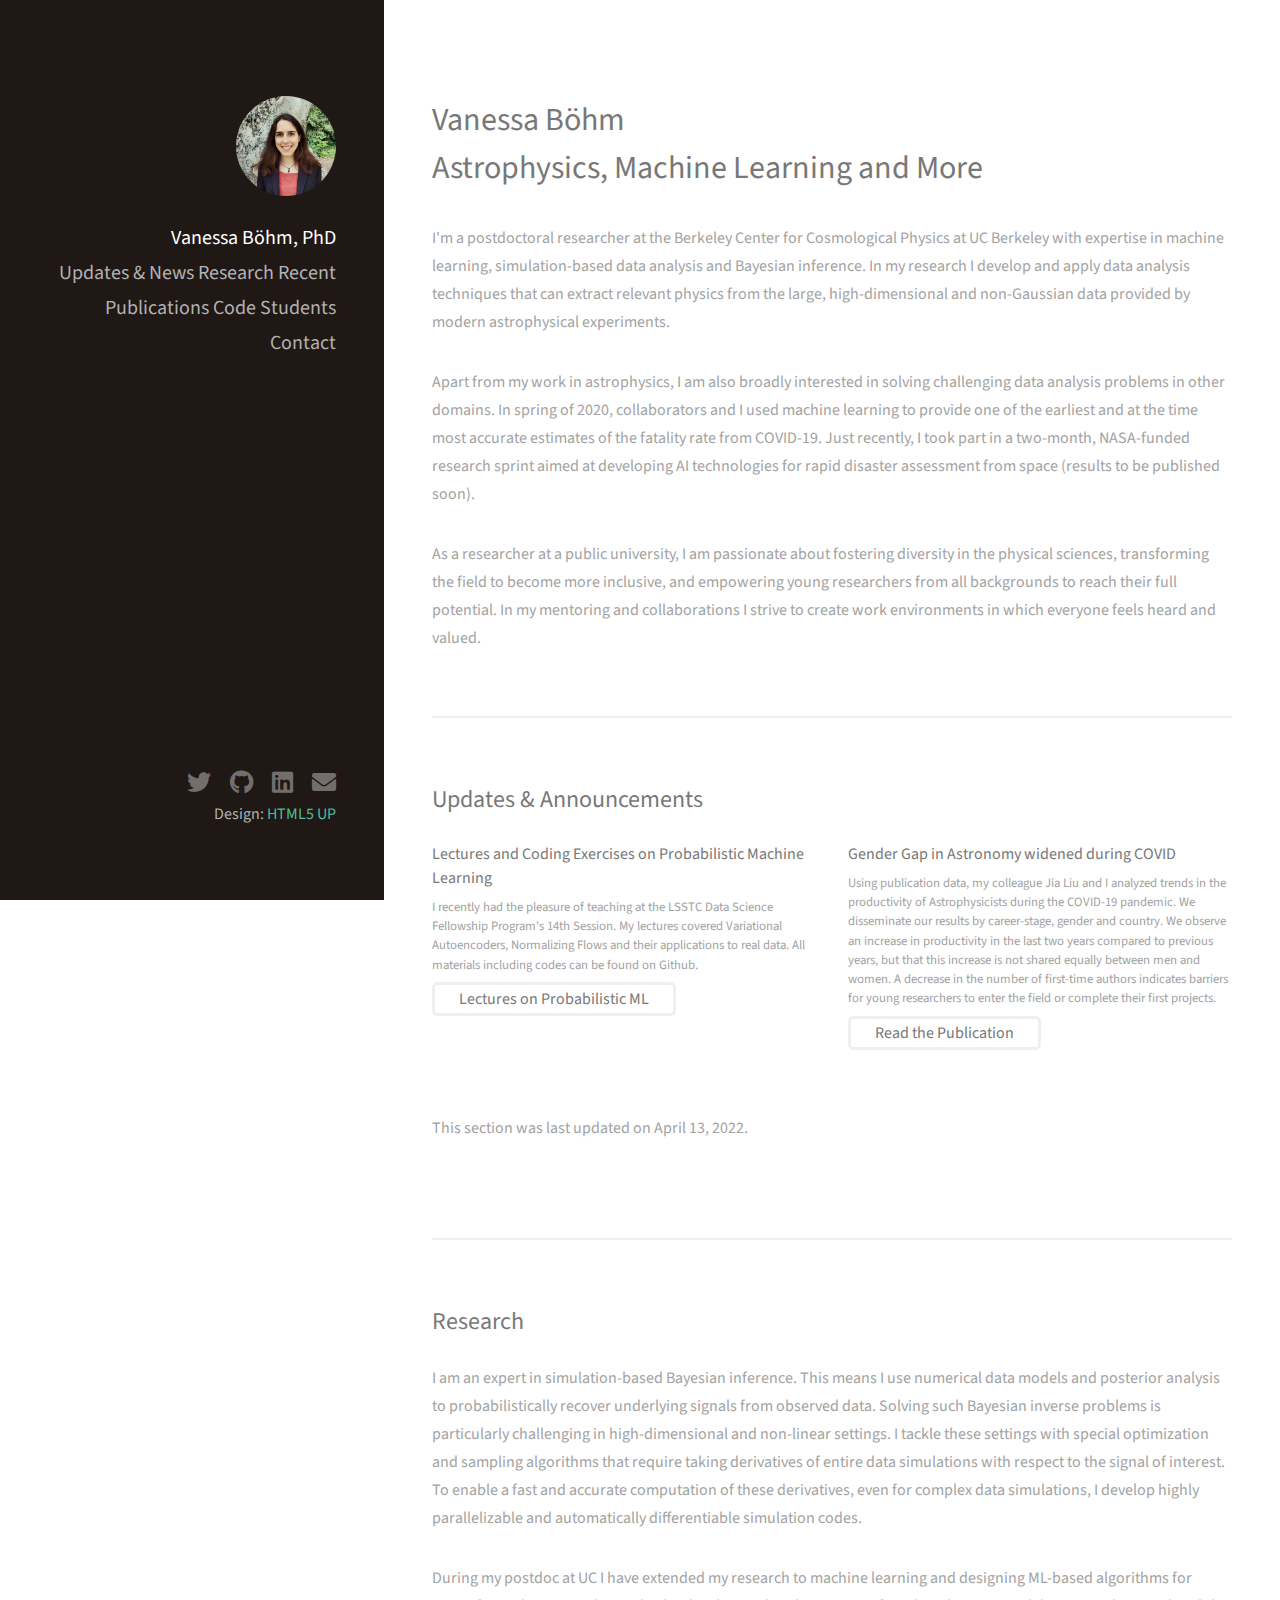
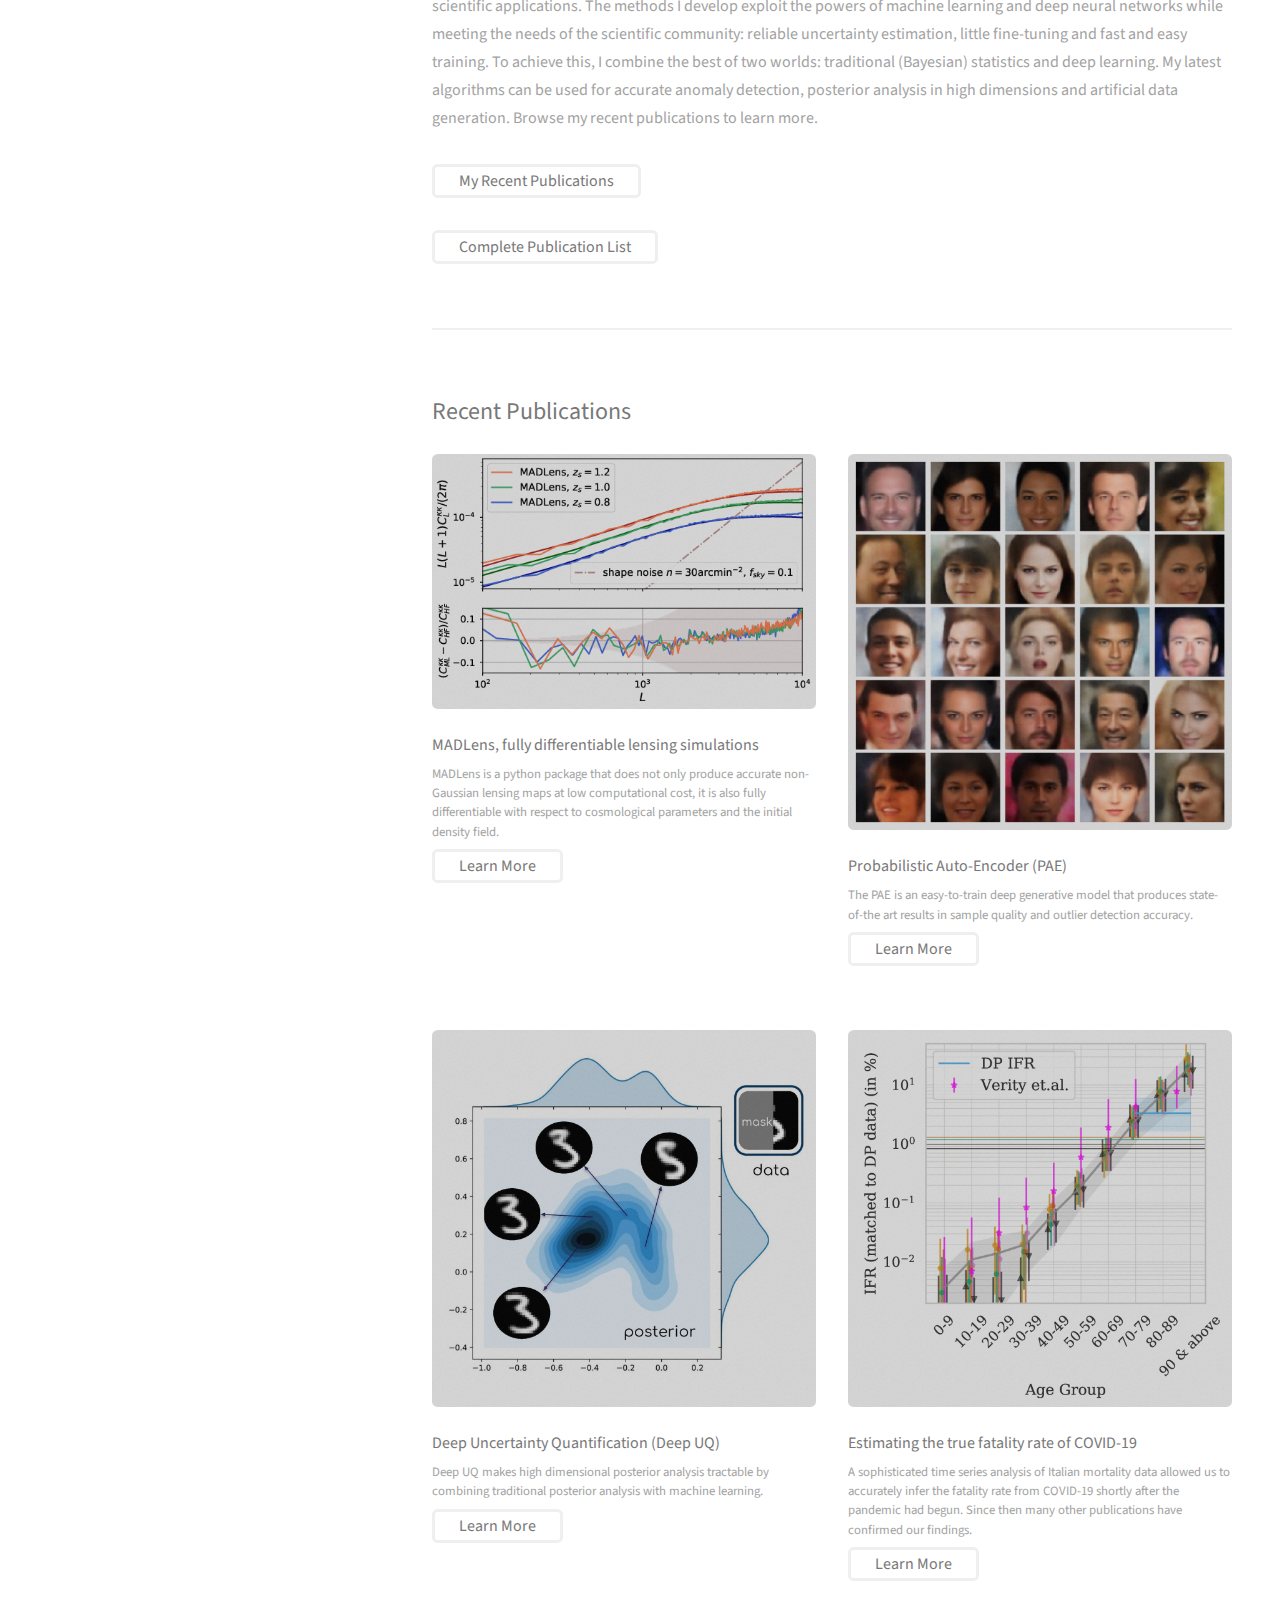
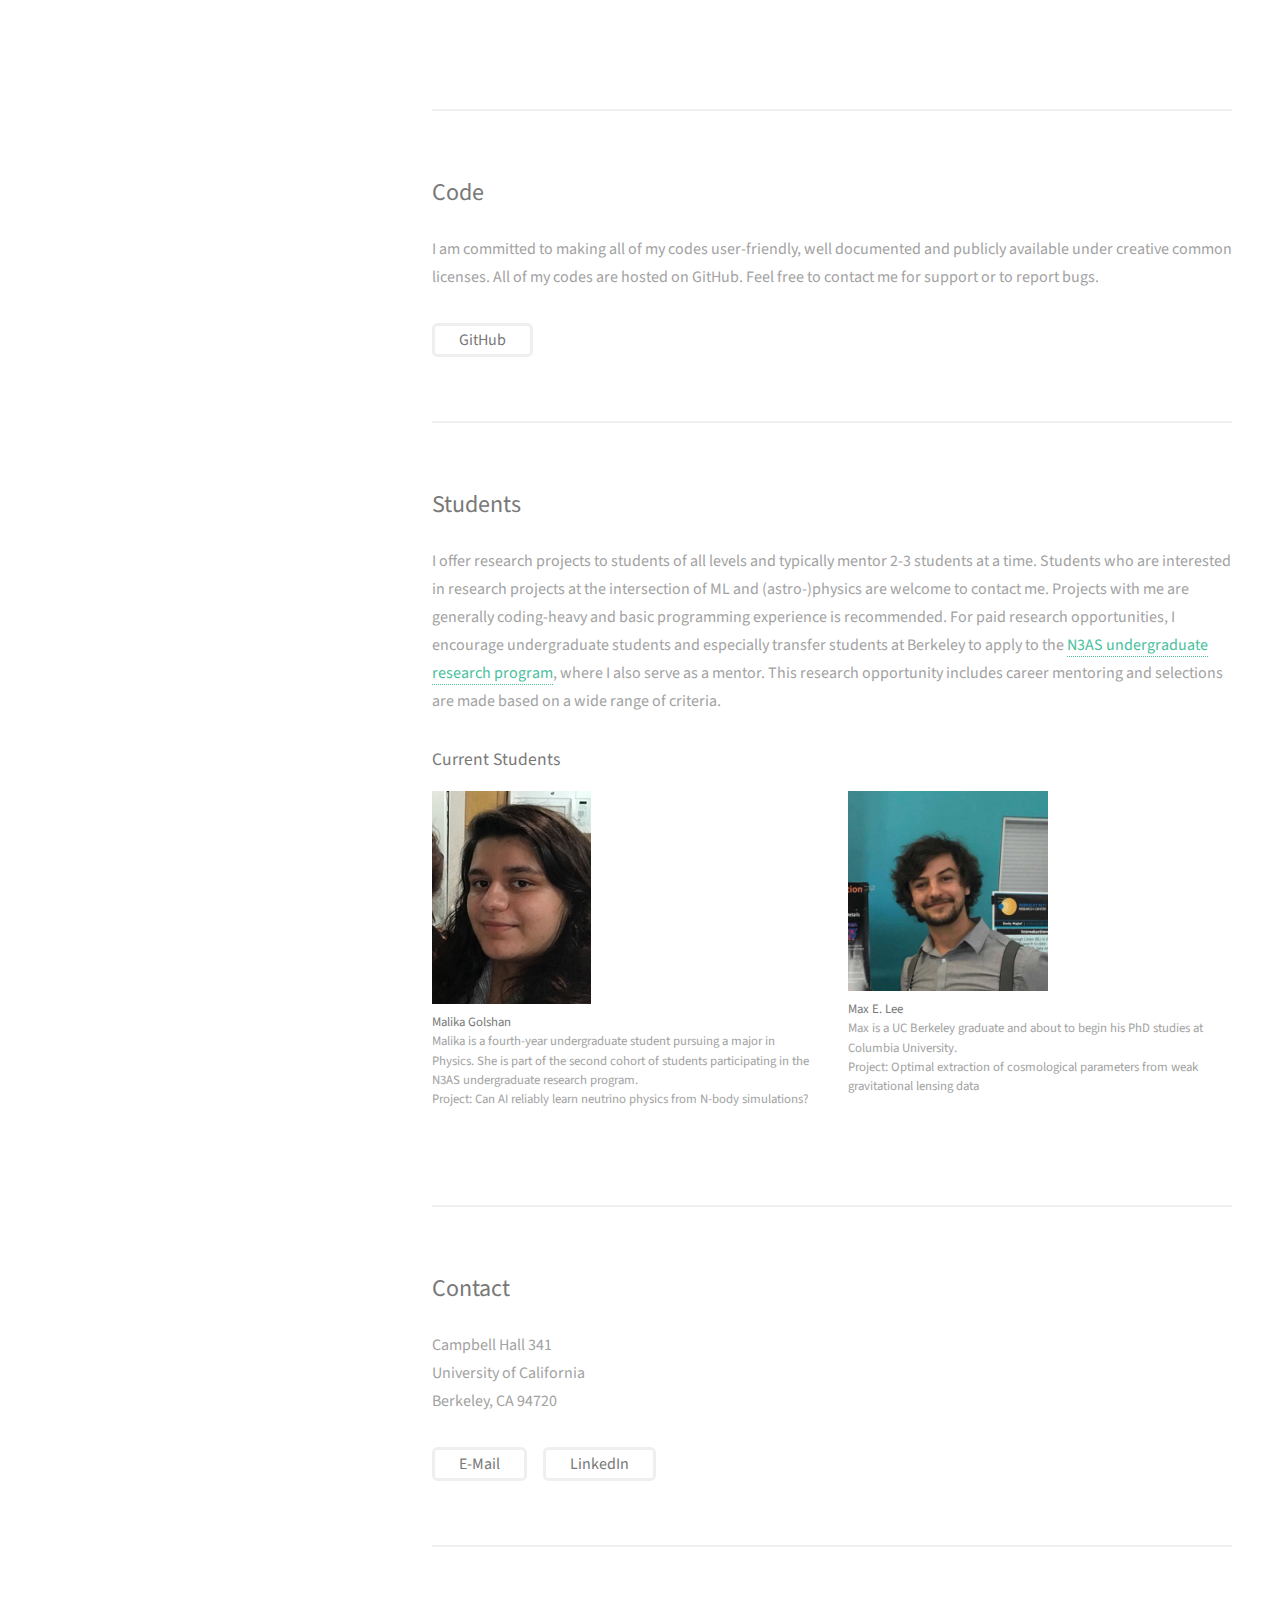
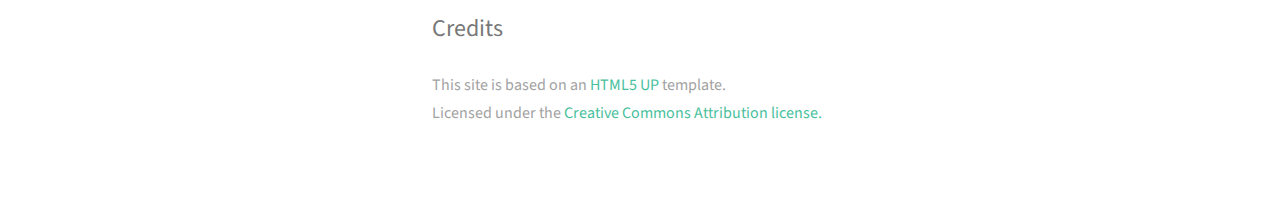
==== index.html @ 67cf327b "updated content" ====
<!DOCTYPE HTML>
<!--
	Strata by HTML5 UP
	html5up.net | @ajlkn
	Free for personal and commercial use under the CCA 3.0 license (html5up.net/license)
-->
<html>
	<head>
		<title>Vanessa Böhm, Astrophysics & Machine Learning</title>
		<meta charset="utf-8" />
		<meta name="viewport" content="width=device-width, initial-scale=1, user-scalable=no" />
		<link rel="stylesheet" href="assets/css/main.css" />
	</head>
	<body class="is-preload">

		<!-- Header -->
			<header id="header">
				<div class="inner">
					<a href="#" class="image avatar"><img src="images/Headshot.jpg" alt="" /></a>
					<h1><strong>Vanessa Böhm, PhD</strong><h1>
                    <p>
                    <a href="#two" class='icon'>Updates & News </a><br>
                    <a href="#three" class='icon'>Research</a><br>
                    <a href="#four" class='icon' >Recent Publications</a>  <br>
                    <a href="#five" class='icon' >Code</a>  <br>
                    <a href="#six"  class='icon'>Students</a> <br>
                    <a href="#seven" class='icon' >Contact</a>
                    </p>
				</div>
			</header>

		<!-- Main -->
			<div id="main">

				<!-- One -->
					<section id="one">
						<header class="major">
							<h2>Vanessa Böhm<br />
							Astrophysics, Machine Learning and More</h2>
						</header>
						<p> I'm a postdoctoral researcher at the Berkeley Center for Cosmological Physics at UC Berkeley with expertise in machine learning, simulation-based data analysis and Bayesian inference. In my research I develop and apply data analysis techniques that can extract relevant physics from the large, high-dimensional and non-Gaussian data provided by modern astrophysical experiments.
				</p>														
<p> Apart from my work in astrophysics, I am also broadly interested in solving challenging data analysis problems in other domains. In spring of 2020, collaborators and I used machine learning to provide one of the earliest and at the time most accurate estimates of the fatality rate from COVID-19. Just recently, I took part in a two-month, NASA-funded research sprint aimed at developing AI technologies for rapid disaster assessment from space (results to be published soon).
	</p>
<p>
As a researcher at a public university, I am passionate about fostering diversity in the physical sciences, transforming the field to become more inclusive, and empowering young researchers from all backgrounds to reach their full potential. In my mentoring and collaborations I strive to create work environments in which everyone feels heard and valued. 
</p>

						
					</section>
					
					<section id="two">
						<h2>Updates & Announcements</h2>
						<div class="row">
                            <article class="col-6 col-12-xsmall work-item">
								<h3>Lectures and Coding Exercises on Probabilistic Machine Learning </h3>
								<p style="margin-bottom:0.2cm;"> I recently had the pleasure of teaching at the LSSTC Data Science Fellowship Program's 14th Session. My lectures covered Variational Autoencoders, Normalizing Flows and their applications to real data. All materials including codes can be found on Github. </p>
                                <ul class="actions">
                                <li><a href="https://github.com/VMBoehm/ML_Lectures" class="button" target="_blank">Lectures on Probabilistic ML</a></li>
                                </ul>
							</article>
							<article class="col-6 col-12-xsmall work-item">
								<h3>Gender Gap in Astronomy widened during COVID</h3>
								<p style="margin-bottom:0.2cm;">
								Using publication data, my colleague Jia Liu and I analyzed trends in the productivity of Astrophysicists during the COVID-19 pandemic. We disseminate our results by career-stage, gender and country. We observe an increase in productivity in the last two years compared to previous years, but that this increase is not shared equally between men and women. A decrease in the number of first-time authors indicates barriers for young researchers to enter the field or complete their first projects. 
								</p>
								<ul class="actions">
                                <li><a href="https://arxiv.org/abs/2203.15621" class="button" target="_blank">Read the Publication</a></li>
                                </ul>
							</article>
                                
                                <p>This section was last updated on April 13, 2022.</p>
							</article>
						</div>
					</section>
					
					<section id="three">
						<h2>Research</h2>
						
						<p> I am an expert in simulation-based Bayesian inference. This means I use numerical data models and posterior analysis to probabilistically recover underlying signals from observed data. Solving such Bayesian inverse problems is particularly challenging in high-dimensional and non-linear settings. I tackle these settings with special optimization and sampling algorithms that require taking derivatives of entire data simulations with respect to the signal of interest. To enable a fast and accurate computation of these derivatives, even for complex data simulations, I develop highly parallelizable and automatically differentiable simulation codes.  
						</p>
						<p> During my postdoc at UC I have extended my research to machine learning and designing ML-based algorithms for scientific applications. The methods I develop exploit the powers of machine learning and deep neural networks while meeting the needs of the scientific community: reliable uncertainty estimation, little fine-tuning and fast and easy training. To achieve this, I combine the best of two worlds: traditional (Bayesian) statistics and deep learning. My latest algorithms can be used for accurate anomaly detection, posterior analysis in high dimensions and artificial data generation. Browse my recent publications to learn more.
						</p>


                        <ul class="actions">
							<li><a href="#three" class="button">My Recent Publications</a></li> 
						</ul>
						
                        <ul class="actions">
							<li><a href="https://orcid.org/0000-0003-3801-1912" class="button" target="_blank">Complete Publication List</a></li>
						</ul>
					</section>

				<!-- Four -->
					<section id="four">
						<h2>Recent Publications</h2>
						<div class="row">
                            <article class="col-6 col-12-xsmall work-item">
								<a href="images/MADLens/redshift_comp.png" class="image fit thumb"><img src="images/MADLens/redshift_comp.png" alt="" /></a>
								<h3>MADLens, fully differentiable lensing simulations</h3>
								<p style="margin-bottom:0.2cm;"> MADLens is a python package that does not only produce accurate non-Gaussian lensing maps at low computational cost,  it is also fully differentiable with respect to cosmological parameters and the initial density field.</p>
                                <ul class="actions">
                                <li><a href="https://github.com/VMBoehm/MADLens" class="button" target="_blank">Learn More</a></li>
                                </ul>
							</article>
							<article class="col-6 col-12-xsmall work-item">
								<a href="images/fulls/thumbs/samples_resized.png" class="image fit thumb"><img src="images/thumbs/pae/samples_resized.png" alt="" /></a>
								<h3>Probabilistic Auto-Encoder (PAE)</h3>
								<p style="margin-bottom:0.2cm;">
								The PAE is an easy-to-train deep generative model that produces state-of-the art results in sample quality and outlier detection accuracy. 
								</p>
								<ul class="actions">
                                <li><a href="https://github.com/VMBoehm/PAE" class="button" target="_blank">Learn More</a></li>
                                </ul>
							</article>
							<article class="col-6 col-12-xsmall work-item">
								<a href="images/fulls/deepuq/page18_cropped.jpg" class="image fit thumb"><img src="images/fulls/deepuq/page18_cropped.jpg" alt="" /></a>
								<h3>Deep Uncertainty Quantification (Deep UQ)</h3>
								<p style="margin-bottom:0.2cm;"> Deep UQ makes high dimensional posterior analysis tractable by combining traditional posterior analysis with machine learning.</p>
                                <ul class="actions">
                                <li><a href="https://github.com/bccp/DeepUQ" class="button" target="_blank">Learn More</a></li>
                                </ul>
							</article>
							<article class="col-6 col-12-xsmall work-item">
								<a href="images/fulls/deepuq/ifr.png" class="image fit thumb"><img src="images/fulls/deepuq/ifr.png" alt="" /></a>
								<h3>Estimating the true fatality rate of COVID-19</h3>
								<p style="margin-bottom:0.2cm;"> A sophisticated time series analysis of Italian mortality data allowed us to accurately infer the fatality rate from COVID-19 shortly after the pandemic had begun. Since then many other publications have confirmed our findings.</p>
                                <ul class="actions">
                                <li><a href="https://www.medrxiv.org/content/10.1101/2020.04.15.20067074v3" class="button" target="_blank">Learn More</a></li>
                                </ul>
							</article>
<!--							<article class="col-6 col-12-xsmall work-item">
								<a href="images/postborn.png" class="image fit thumb"><img src="images/postborn.png" alt="" /></a>
								<h3>Lensing corrections on galaxy-lensing  and galaxa-galaxy correlations.</h3>
								<p style="margin-bottom:0.2cm;"> A thorough derivation of lensing corrections up to fourth order. The accompanying fast code computes these corrections without Limber approximation for the experimental configuration of your choice. </p>
                                <ul class="actions">
                                <li><a href="https://github.com/VMBoehm/lensing-corrections" class="button" target="_blank">Learn More</a></li>
                                </ul>
							</article>-->
						</div>
					</section>
					
					<section id="five">
						<h2>Code</h2>
						<p> I am committed to making all of my codes user-friendly, well documented and publicly available under creative common licenses. All of my codes are hosted on GitHub. Feel free to contact me for support or to report bugs. 
						</p>
                        <ul class="actions">
							<li><a href="https://github.com/VMBoehm/" class="button" target="_blank">GitHub</a></li>
						</ul>
					</section>
					
					<section id="six">
                        
						<h2>Students</h2>
						<p>  
						I offer research projects to students of all levels and typically mentor 2-3 students at a time.
						Students who are interested in research projects at the intersection of ML and (astro-)physics are welcome to contact me. Projects with me are generally coding-heavy and basic programming experience is recommended. For paid research opportunities, I encourage undergraduate students and especially transfer students at Berkeley to apply to the <a href='https://n3as.berkeley.edu/p/fa2022-apply-undergraduate/'>N3AS undergraduate research program</a>, where I also serve as a mentor. This research opportunity includes career mentoring and selections are made based on a wide range of criteria. 
						</p>
						<h4>Current Students</h4>
						<div class="row">
						<article class="col-6 col-12-xsmall work-item">
						<img src="images/malika.jpg" alt="" /></a>
                        <p>
						<b>Malika Golshan</b> <br>
						Malika is a fourth-year undergraduate student pursuing a major in Physics. She is part of the second cohort of students participating in the N3AS undergraduate research program. <br>
						Project: Can AI reliably learn neutrino physics from N-body simulations?
						</p>
						</article>
                        <article class="col-6 col-12-xsmall work-item">
						<img src="images/max_cropped.png" alt="" /></a>
                        <p>
						<b>Max E. Lee</b> <br>
						Max is a UC Berkeley graduate and about to begin his PhD studies at Columbia University. <br>
						Project: Optimal extraction of cosmological parameters from weak gravitational lensing data
						</p>
						</article>


						</div>
					</section>
					
					<section id="seven">
						<h2>Contact</h2>
						<p>
						Campbell Hall 341 <br>
						University of California <br>
						Berkeley, CA 94720 <br>
						</p>
                        <ul class="actions">
                        <li><a href="mailto:boehmvanessa@gmail.com" class="button">E-Mail</a></li> <li><a href="https://www.linkedin.com/in/vanessamboehm/" target="_blank" class="button">LinkedIn</a></li>
						</ul>
					</section>
					
					<section id='eight'>
					<h2>Credits</h2>
                    <p>
                    This site is based on an <a href="http://html5up.net" class='icon'>HTML5 UP</a> template. <br> 
                    Licensed under the <a href="https://html5up.net/license" class='icon' >Creative Commons Attribution license. </a>
                    </p>
					</section>
					
			</div>

		<!-- Footer -->
			<footer id="footer">
				<div class="inner">
					<ul class="icons">
						<li><a href="https://twitter.com/VanessaMBoehm" class="icon brands fa-twitter"><span class="label">Twitter</span></a></li>
						<li><a href="https://github.com/VMBoehm/" class="icon brands fa-github"><span class="label">Github</span></a></li>
						<li><a href="https://www.linkedin.com/in/vanessamboehm/" class="icon brands fa-linkedin"><span class="label">Linkedin</span></a></li>
						<li><a href="mailto:boehmvanessa@gmail.com" class="icon solid fa-envelope"><span class="label">Email</span></a></li>
					</ul>
					<p>
						Design: <a href="http://html5up.net" class='icon'>HTML5 UP</a>
					</p>
				</div>
			</footer>

		<!-- Scripts -->
			<script src="assets/js/jquery.min.js"></script>
			<script src="assets/js/jquery.poptrox.min.js"></script>
			<script src="assets/js/browser.min.js"></script>
			<script src="assets/js/breakpoints.min.js"></script>
			<script src="assets/js/util.js"></script>
			<script src="assets/js/main.js"></script>

	</body>
</html>
---- assets/css/main.css ----
@import url("fontawesome-all.min.css");
@import url("https://fonts.googleapis.com/css?family=Source+Sans+Pro:400,400italic");

/*
	Strata by HTML5 UP
	html5up.net | @ajlkn
	Free for personal and commercial use under the CCA 3.0 license (html5up.net/license)
*/

html, body, div, span, applet, object,
iframe, h1, h2, h3, h4, h5, h6, p, blockquote,
pre, a, abbr, acronym, address, big, cite,
code, del, dfn, em, img, ins, kbd, q, s, samp,
small, strike, strong, sub, sup, tt, var, b,
u, i, center, dl, dt, dd, ol, ul, li, fieldset,
form, label, legend, table, caption, tbody,
tfoot, thead, tr, th, td, article, aside,
canvas, details, embed, figure, figcaption,
footer, header, hgroup, menu, nav, output, ruby,
section, summary, time, mark, audio, video {
	margin: 0;
	padding: 0;
	border: 0;
	font-size: 100%;
	font: inherit;
	vertical-align: baseline;}

article, aside, details, figcaption, figure,
footer, header, hgroup, menu, nav, section {
	display: block;}

body {
	line-height: 1;
}

ol, ul {
	list-style: none;
}

blockquote, q {
	quotes: none;
}

	blockquote:before, blockquote:after, q:before, q:after {
		content: '';
		content: none;
	}

table {
	border-collapse: collapse;
	border-spacing: 0;
}

body {
	-webkit-text-size-adjust: none;
}

mark {
	background-color: transparent;
	color: inherit;
}

input::-moz-focus-inner {
	border: 0;
	padding: 0;
}

input, select, textarea {
	-moz-appearance: none;
	-webkit-appearance: none;
	-ms-appearance: none;
	appearance: none;
}

/* Basic */

	html {
		box-sizing: border-box;
	}

	*, *:before, *:after {
		box-sizing: inherit;
	}

	body {
		background: #fff;
	}

		body.is-preload *, body.is-preload *:before, body.is-preload *:after {
			-moz-animation: none !important;
			-webkit-animation: none !important;
			-ms-animation: none !important;
			animation: none !important;
			-moz-transition: none !important;
			-webkit-transition: none !important;
			-ms-transition: none !important;
			transition: none !important;
		}

	body, input, select, textarea {
		color: #a2a2a2;
		font-family: "Source Sans Pro", Helvetica, sans-serif;
		font-size: 16pt;
		font-weight: 400;
		line-height: 1.75em;
	}

	a {
		-moz-transition: color 0.2s ease-in-out, border-color 0.2s ease-in-out;
		-webkit-transition: color 0.2s ease-in-out, border-color 0.2s ease-in-out;
		-ms-transition: color 0.2s ease-in-out, border-color 0.2s ease-in-out;
		transition: color 0.2s ease-in-out, border-color 0.2s ease-in-out;
		border-bottom: dotted 1px;
		color: #49bf9d;
		text-decoration: none;
	}

		a:hover {
			border-bottom-color: transparent;
			color: #49bf9d !important;
			text-decoration: none;
		}

	strong, b {
		color: #787878;
		font-weight: 400;
	}

	em, i {
		font-style: italic;
	}

	p {
		margin: 0 0 2em 0;
	}

	h1, h2, h3, h4, h5, h6 {
		color: #787878;
		font-weight: 400;
		line-height: 1em;
		margin: 0 0 1em 0;
	}

		h1 a, h2 a, h3 a, h4 a, h5 a, h6 a {
			color: inherit;
			text-decoration: none;
		}

	h1 {
		font-size: 2em;
		line-height: 1.5em;
	}

	h2 {
		font-size: 1.5em;
		line-height: 1.5em;
	}

	h3 {
		font-size: 1.25em;
		line-height: 1.5em;
	}

	h4 {
		font-size: 1.1em;
		line-height: 1.5em;
	}

	h5 {
		font-size: 0.9em;
		line-height: 1.5em;
	}

	h6 {
		font-size: 0.7em;
		line-height: 1.5em;
	}

	sub {
		font-size: 0.8em;
		position: relative;
		top: 0.5em;
	}

	sup {
		font-size: 0.8em;
		position: relative;
		top: -0.5em;
	}

	hr {
		border: 0;
		border-bottom: solid 2px #efefef;
		margin: 2em 0;
	}

		hr.major {
			margin: 3em 0;
		}

	blockquote {
		border-left: solid 6px #efefef;
		font-style: italic;
		margin: 0 0 2em 0;
		padding: 0.5em 0 0.5em 1.5em;
	}

	code {
		background: #f7f7f7;
		border-radius: 0.35em;
		border: solid 2px #efefef;
		font-family: "Courier New", monospace;
		font-size: 0.9em;
		margin: 0 0.25em;
		padding: 0.25em 0.65em;
	}

	pre {
		-webkit-overflow-scrolling: touch;
		font-family: "Courier New", monospace;
		font-size: 0.9em;
		margin: 0 0 2em 0;
	}

		pre code {
			display: block;
			line-height: 1.75em;
			padding: 1em 1.5em;
			overflow-x: auto;
		}

	.align-left {
		text-align: left;
	}

	.align-center {
		text-align: center;
	}

	.align-right {
		text-align: right;
	}

/* Container */

	.container {
		margin: 0 auto;
		max-width: calc(100% - 4em);
		width: 100%;
	}

		.container.xsmall {
			width: 25%;
		}

		.container.small {
			width: 50%;
		}

		.container.medium {
			width: 75%;
		}

		.container.large {
			width: 125%;
		}

		.container.xlarge {
			width: 150%;
		}

		.container.max {
			width: 100%;
		}

		@media screen and (max-width: 980px) {

			.container {
				width: 100% !important;
				max-width: 100% !important;
			}

		}

		@media screen and (max-width: 480px) {

			.container {
				max-width: calc(100% - 3em);
			}

		}

/* Row */

	.row {
		display: flex;
		flex-wrap: wrap;
		box-sizing: border-box;
		align-items: stretch;
	}

		.row > * {
			box-sizing: border-box;
		}

		.row.gtr-uniform > * > :last-child {
			margin-bottom: 0;
		}

		.row.aln-left {
			justify-content: flex-start;
		}

		.row.aln-center {
			justify-content: center;
		}

		.row.aln-right {
			justify-content: flex-end;
		}

		.row.aln-top {
			align-items: flex-start;
		}

		.row.aln-middle {
			align-items: center;
		}

		.row.aln-bottom {
			align-items: flex-end;
		}

		.row > .imp {
			order: -1;
		}

		.row > .col-1 {
			width: 8.33333%;
		}

		.row > .off-1 {
			margin-left: 8.33333%;
		}

		.row > .col-2 {
			width: 16.66667%;
		}

		.row > .off-2 {
			margin-left: 16.66667%;
		}

		.row > .col-3 {
			width: 25%;
		}

		.row > .off-3 {
			margin-left: 25%;
		}

		.row > .col-4 {
			width: 33.33333%;
		}

		.row > .off-4 {
			margin-left: 33.33333%;
		}

		.row > .col-5 {
			width: 41.66667%;
		}

		.row > .off-5 {
			margin-left: 41.66667%;
		}

		.row > .col-6 {
			width: 50%;
		}

		.row > .off-6 {
			margin-left: 50%;
		}

		.row > .col-7 {
			width: 58.33333%;
		}

		.row > .off-7 {
			margin-left: 58.33333%;
		}

		.row > .col-8 {
			width: 66.66667%;
		}

		.row > .off-8 {
			margin-left: 66.66667%;
		}

		.row > .col-9 {
			width: 75%;
		}

		.row > .off-9 {
			margin-left: 75%;
		}

		.row > .col-10 {
			width: 83.33333%;
		}

		.row > .off-10 {
			margin-left: 83.33333%;
		}

		.row > .col-11 {
			width: 91.66667%;
		}

		.row > .off-11 {
			margin-left: 91.66667%;
		}

		.row > .col-12 {
			width: 100%;
		}

		.row > .off-12 {
			margin-left: 100%;
		}

		.row.gtr-0 {
			margin-top: 0;
			margin-left: 0em;
		}

			.row.gtr-0 > * {
				padding: 0 0 0 0em;
			}

			.row.gtr-0.gtr-uniform {
				margin-top: 0em;
			}

				.row.gtr-0.gtr-uniform > * {
					padding-top: 0em;
				}

		.row.gtr-25 {
			margin-top: 0;
			margin-left: -0.625em;
		}

			.row.gtr-25 > * {
				padding: 0 0 0 0.625em;
			}

			.row.gtr-25.gtr-uniform {
				margin-top: -0.625em;
			}

				.row.gtr-25.gtr-uniform > * {
					padding-top: 0.625em;
				}

		.row.gtr-50 {
			margin-top: 0;
			margin-left: -1.25em;
		}

			.row.gtr-50 > * {
				padding: 0 0 0 1.25em;
			}

			.row.gtr-50.gtr-uniform {
				margin-top: -1.25em;
			}

				.row.gtr-50.gtr-uniform > * {
					padding-top: 1.25em;
				}

		.row {
			margin-top: 0;
			margin-left: -2.5em;
		}

			.row > * {
				padding: 0 0 0 2.5em;
			}

			.row.gtr-uniform {
				margin-top: -2.5em;
			}

				.row.gtr-uniform > * {
					padding-top: 2.5em;
				}

		.row.gtr-150 {
			margin-top: 0;
			margin-left: -3.75em;
		}

			.row.gtr-150 > * {
				padding: 0 0 0 3.75em;
			}

			.row.gtr-150.gtr-uniform {
				margin-top: -3.75em;
			}

				.row.gtr-150.gtr-uniform > * {
					padding-top: 3.75em;
				}

		.row.gtr-200 {
			margin-top: 0;
			margin-left: -5em;
		}

			.row.gtr-200 > * {
				padding: 0 0 0 5em;
			}

			.row.gtr-200.gtr-uniform {
				margin-top: -5em;
			}

				.row.gtr-200.gtr-uniform > * {
					padding-top: 5em;
				}

		@media screen and (max-width: 1800px) {

			.row {
				display: flex;
				flex-wrap: wrap;
				box-sizing: border-box;
				align-items: stretch;
			}

				.row > * {
					box-sizing: border-box;
				}

				.row.gtr-uniform > * > :last-child {
					margin-bottom: 0;
				}

				.row.aln-left {
					justify-content: flex-start;
				}

				.row.aln-center {
					justify-content: center;
				}

				.row.aln-right {
					justify-content: flex-end;
				}

				.row.aln-top {
					align-items: flex-start;
				}

				.row.aln-middle {
					align-items: center;
				}

				.row.aln-bottom {
					align-items: flex-end;
				}

				.row > .imp-xlarge {
					order: -1;
				}

				.row > .col-1-xlarge {
					width: 8.33333%;
				}

				.row > .off-1-xlarge {
					margin-left: 8.33333%;
				}

				.row > .col-2-xlarge {
					width: 16.66667%;
				}

				.row > .off-2-xlarge {
					margin-left: 16.66667%;
				}

				.row > .col-3-xlarge {
					width: 25%;
				}

				.row > .off-3-xlarge {
					margin-left: 25%;
				}

				.row > .col-4-xlarge {
					width: 33.33333%;
				}

				.row > .off-4-xlarge {
					margin-left: 33.33333%;
				}

				.row > .col-5-xlarge {
					width: 41.66667%;
				}

				.row > .off-5-xlarge {
					margin-left: 41.66667%;
				}

				.row > .col-6-xlarge {
					width: 50%;
				}

				.row > .off-6-xlarge {
					margin-left: 50%;
				}

				.row > .col-7-xlarge {
					width: 58.33333%;
				}

				.row > .off-7-xlarge {
					margin-left: 58.33333%;
				}

				.row > .col-8-xlarge {
					width: 66.66667%;
				}

				.row > .off-8-xlarge {
					margin-left: 66.66667%;
				}

				.row > .col-9-xlarge {
					width: 75%;
				}

				.row > .off-9-xlarge {
					margin-left: 75%;
				}

				.row > .col-10-xlarge {
					width: 83.33333%;
				}

				.row > .off-10-xlarge {
					margin-left: 83.33333%;
				}

				.row > .col-11-xlarge {
					width: 91.66667%;
				}

				.row > .off-11-xlarge {
					margin-left: 91.66667%;
				}

				.row > .col-12-xlarge {
					width: 100%;
				}

				.row > .off-12-xlarge {
					margin-left: 100%;
				}

				.row.gtr-0 {
					margin-top: 0;
					margin-left: 0em;
				}

					.row.gtr-0 > * {
						padding: 0 0 0 0em;
					}

					.row.gtr-0.gtr-uniform {
						margin-top: 0em;
					}

						.row.gtr-0.gtr-uniform > * {
							padding-top: 0em;
						}

				.row.gtr-25 {
					margin-top: 0;
					margin-left: -0.625em;
				}

					.row.gtr-25 > * {
						padding: 0 0 0 0.625em;
					}

					.row.gtr-25.gtr-uniform {
						margin-top: -0.625em;
					}

						.row.gtr-25.gtr-uniform > * {
							padding-top: 0.625em;
						}

				.row.gtr-50 {
					margin-top: 0;
					margin-left: -1.25em;
				}

					.row.gtr-50 > * {
						padding: 0 0 0 1.25em;
					}

					.row.gtr-50.gtr-uniform {
						margin-top: -1.25em;
					}

						.row.gtr-50.gtr-uniform > * {
							padding-top: 1.25em;
						}

				.row {
					margin-top: 0;
					margin-left: -2.5em;
				}

					.row > * {
						padding: 0 0 0 2.5em;
					}

					.row.gtr-uniform {
						margin-top: -2.5em;
					}

						.row.gtr-uniform > * {
							padding-top: 2.5em;
						}

				.row.gtr-150 {
					margin-top: 0;
					margin-left: -3.75em;
				}

					.row.gtr-150 > * {
						padding: 0 0 0 3.75em;
					}

					.row.gtr-150.gtr-uniform {
						margin-top: -3.75em;
					}

						.row.gtr-150.gtr-uniform > * {
							padding-top: 3.75em;
						}

				.row.gtr-200 {
					margin-top: 0;
					margin-left: -5em;
				}

					.row.gtr-200 > * {
						padding: 0 0 0 5em;
					}

					.row.gtr-200.gtr-uniform {
						margin-top: -5em;
					}

						.row.gtr-200.gtr-uniform > * {
							padding-top: 5em;
						}

		}

		@media screen and (max-width: 1280px) {

			.row {
				display: flex;
				flex-wrap: wrap;
				box-sizing: border-box;
				align-items: stretch;
			}

				.row > * {
					box-sizing: border-box;
				}

				.row.gtr-uniform > * > :last-child {
					margin-bottom: 0;
				}

				.row.aln-left {
					justify-content: flex-start;
				}

				.row.aln-center {
					justify-content: center;
				}

				.row.aln-right {
					justify-content: flex-end;
				}

				.row.aln-top {
					align-items: flex-start;
				}

				.row.aln-middle {
					align-items: center;
				}

				.row.aln-bottom {
					align-items: flex-end;
				}

				.row > .imp-large {
					order: -1;
				}

				.row > .col-1-large {
					width: 8.33333%;
				}

				.row > .off-1-large {
					margin-left: 8.33333%;
				}

				.row > .col-2-large {
					width: 16.66667%;
				}

				.row > .off-2-large {
					margin-left: 16.66667%;
				}

				.row > .col-3-large {
					width: 25%;
				}

				.row > .off-3-large {
					margin-left: 25%;
				}

				.row > .col-4-large {
					width: 33.33333%;
				}

				.row > .off-4-large {
					margin-left: 33.33333%;
				}

				.row > .col-5-large {
					width: 41.66667%;
				}

				.row > .off-5-large {
					margin-left: 41.66667%;
				}

				.row > .col-6-large {
					width: 50%;
				}

				.row > .off-6-large {
					margin-left: 50%;
				}

				.row > .col-7-large {
					width: 58.33333%;
				}

				.row > .off-7-large {
					margin-left: 58.33333%;
				}

				.row > .col-8-large {
					width: 66.66667%;
				}

				.row > .off-8-large {
					margin-left: 66.66667%;
				}

				.row > .col-9-large {
					width: 75%;
				}

				.row > .off-9-large {
					margin-left: 75%;
				}

				.row > .col-10-large {
					width: 83.33333%;
				}

				.row > .off-10-large {
					margin-left: 83.33333%;
				}

				.row > .col-11-large {
					width: 91.66667%;
				}

				.row > .off-11-large {
					margin-left: 91.66667%;
				}

				.row > .col-12-large {
					width: 100%;
				}

				.row > .off-12-large {
					margin-left: 100%;
				}

				.row.gtr-0 {
					margin-top: 0;
					margin-left: 0em;
				}

					.row.gtr-0 > * {
						padding: 0 0 0 0em;
					}

					.row.gtr-0.gtr-uniform {
						margin-top: 0em;
					}

						.row.gtr-0.gtr-uniform > * {
							padding-top: 0em;
						}

				.row.gtr-25 {
					margin-top: 0;
					margin-left: -0.5em;
				}

					.row.gtr-25 > * {
						padding: 0 0 0 0.5em;
					}

					.row.gtr-25.gtr-uniform {
						margin-top: -0.5em;
					}

						.row.gtr-25.gtr-uniform > * {
							padding-top: 0.5em;
						}

				.row.gtr-50 {
					margin-top: 0;
					margin-left: -1em;
				}

					.row.gtr-50 > * {
						padding: 0 0 0 1em;
					}

					.row.gtr-50.gtr-uniform {
						margin-top: -1em;
					}

						.row.gtr-50.gtr-uniform > * {
							padding-top: 1em;
						}

				.row {
					margin-top: 0;
					margin-left: -2em;
				}

					.row > * {
						padding: 0 0 0 2em;
					}

					.row.gtr-uniform {
						margin-top: -2em;
					}

						.row.gtr-uniform > * {
							padding-top: 2em;
						}

				.row.gtr-150 {
					margin-top: 0;
					margin-left: -3em;
				}

					.row.gtr-150 > * {
						padding: 0 0 0 3em;
					}

					.row.gtr-150.gtr-uniform {
						margin-top: -3em;
					}

						.row.gtr-150.gtr-uniform > * {
							padding-top: 3em;
						}

				.row.gtr-200 {
					margin-top: 0;
					margin-left: -4em;
				}

					.row.gtr-200 > * {
						padding: 0 0 0 4em;
					}

					.row.gtr-200.gtr-uniform {
						margin-top: -4em;
					}

						.row.gtr-200.gtr-uniform > * {
							padding-top: 4em;
						}

		}

		@media screen and (max-width: 980px) {

			.row {
				display: flex;
				flex-wrap: wrap;
				box-sizing: border-box;
				align-items: stretch;
			}

				.row > * {
					box-sizing: border-box;
				}

				.row.gtr-uniform > * > :last-child {
					margin-bottom: 0;
				}

				.row.aln-left {
					justify-content: flex-start;
				}

				.row.aln-center {
					justify-content: center;
				}

				.row.aln-right {
					justify-content: flex-end;
				}

				.row.aln-top {
					align-items: flex-start;
				}

				.row.aln-middle {
					align-items: center;
				}

				.row.aln-bottom {
					align-items: flex-end;
				}

				.row > .imp-medium {
					order: -1;
				}

				.row > .col-1-medium {
					width: 8.33333%;
				}

				.row > .off-1-medium {
					margin-left: 8.33333%;
				}

				.row > .col-2-medium {
					width: 16.66667%;
				}

				.row > .off-2-medium {
					margin-left: 16.66667%;
				}

				.row > .col-3-medium {
					width: 25%;
				}

				.row > .off-3-medium {
					margin-left: 25%;
				}

				.row > .col-4-medium {
					width: 33.33333%;
				}

				.row > .off-4-medium {
					margin-left: 33.33333%;
				}

				.row > .col-5-medium {
					width: 41.66667%;
				}

				.row > .off-5-medium {
					margin-left: 41.66667%;
				}

				.row > .col-6-medium {
					width: 50%;
				}

				.row > .off-6-medium {
					margin-left: 50%;
				}

				.row > .col-7-medium {
					width: 58.33333%;
				}

				.row > .off-7-medium {
					margin-left: 58.33333%;
				}

				.row > .col-8-medium {
					width: 66.66667%;
				}

				.row > .off-8-medium {
					margin-left: 66.66667%;
				}

				.row > .col-9-medium {
					width: 75%;
				}

				.row > .off-9-medium {
					margin-left: 75%;
				}

				.row > .col-10-medium {
					width: 83.33333%;
				}

				.row > .off-10-medium {
					margin-left: 83.33333%;
				}

				.row > .col-11-medium {
					width: 91.66667%;
				}

				.row > .off-11-medium {
					margin-left: 91.66667%;
				}

				.row > .col-12-medium {
					width: 100%;
				}

				.row > .off-12-medium {
					margin-left: 100%;
				}

				.row.gtr-0 {
					margin-top: 0;
					margin-left: 0em;
				}

					.row.gtr-0 > * {
						padding: 0 0 0 0em;
					}

					.row.gtr-0.gtr-uniform {
						margin-top: 0em;
					}

						.row.gtr-0.gtr-uniform > * {
							padding-top: 0em;
						}

				.row.gtr-25 {
					margin-top: 0;
					margin-left: -0.5em;
				}

					.row.gtr-25 > * {
						padding: 0 0 0 0.5em;
					}

					.row.gtr-25.gtr-uniform {
						margin-top: -0.5em;
					}

						.row.gtr-25.gtr-uniform > * {
							padding-top: 0.5em;
						}

				.row.gtr-50 {
					margin-top: 0;
					margin-left: -1em;
				}

					.row.gtr-50 > * {
						padding: 0 0 0 1em;
					}

					.row.gtr-50.gtr-uniform {
						margin-top: -1em;
					}

						.row.gtr-50.gtr-uniform > * {
							padding-top: 1em;
						}

				.row {
					margin-top: 0;
					margin-left: -2em;
				}

					.row > * {
						padding: 0 0 0 2em;
					}

					.row.gtr-uniform {
						margin-top: -2em;
					}

						.row.gtr-uniform > * {
							padding-top: 2em;
						}

				.row.gtr-150 {
					margin-top: 0;
					margin-left: -3em;
				}

					.row.gtr-150 > * {
						padding: 0 0 0 3em;
					}

					.row.gtr-150.gtr-uniform {
						margin-top: -3em;
					}

						.row.gtr-150.gtr-uniform > * {
							padding-top: 3em;
						}

				.row.gtr-200 {
					margin-top: 0;
					margin-left: -4em;
				}

					.row.gtr-200 > * {
						padding: 0 0 0 4em;
					}

					.row.gtr-200.gtr-uniform {
						margin-top: -4em;
					}

						.row.gtr-200.gtr-uniform > * {
							padding-top: 4em;
						}

		}

		@media screen and (max-width: 736px) {

			.row {
				display: flex;
				flex-wrap: wrap;
				box-sizing: border-box;
				align-items: stretch;
			}

				.row > * {
					box-sizing: border-box;
				}

				.row.gtr-uniform > * > :last-child {
					margin-bottom: 0;
				}

				.row.aln-left {
					justify-content: flex-start;
				}

				.row.aln-center {
					justify-content: center;
				}

				.row.aln-right {
					justify-content: flex-end;
				}

				.row.aln-top {
					align-items: flex-start;
				}

				.row.aln-middle {
					align-items: center;
				}

				.row.aln-bottom {
					align-items: flex-end;
				}

				.row > .imp-small {
					order: -1;
				}

				.row > .col-1-small {
					width: 8.33333%;
				}

				.row > .off-1-small {
					margin-left: 8.33333%;
				}

				.row > .col-2-small {
					width: 16.66667%;
				}

				.row > .off-2-small {
					margin-left: 16.66667%;
				}

				.row > .col-3-small {
					width: 25%;
				}

				.row > .off-3-small {
					margin-left: 25%;
				}

				.row > .col-4-small {
					width: 33.33333%;
				}

				.row > .off-4-small {
					margin-left: 33.33333%;
				}

				.row > .col-5-small {
					width: 41.66667%;
				}

				.row > .off-5-small {
					margin-left: 41.66667%;
				}

				.row > .col-6-small {
					width: 50%;
				}

				.row > .off-6-small {
					margin-left: 50%;
				}

				.row > .col-7-small {
					width: 58.33333%;
				}

				.row > .off-7-small {
					margin-left: 58.33333%;
				}

				.row > .col-8-small {
					width: 66.66667%;
				}

				.row > .off-8-small {
					margin-left: 66.66667%;
				}

				.row > .col-9-small {
					width: 75%;
				}

				.row > .off-9-small {
					margin-left: 75%;
				}

				.row > .col-10-small {
					width: 83.33333%;
				}

				.row > .off-10-small {
					margin-left: 83.33333%;
				}

				.row > .col-11-small {
					width: 91.66667%;
				}

				.row > .off-11-small {
					margin-left: 91.66667%;
				}

				.row > .col-12-small {
					width: 100%;
				}

				.row > .off-12-small {
					margin-left: 100%;
				}

				.row.gtr-0 {
					margin-top: 0;
					margin-left: 0em;
				}

					.row.gtr-0 > * {
						padding: 0 0 0 0em;
					}

					.row.gtr-0.gtr-uniform {
						margin-top: 0em;
					}

						.row.gtr-0.gtr-uniform > * {
							padding-top: 0em;
						}

				.row.gtr-25 {
					margin-top: 0;
					margin-left: -0.375em;
				}

					.row.gtr-25 > * {
						padding: 0 0 0 0.375em;
					}

					.row.gtr-25.gtr-uniform {
						margin-top: -0.375em;
					}

						.row.gtr-25.gtr-uniform > * {
							padding-top: 0.375em;
						}

				.row.gtr-50 {
					margin-top: 0;
					margin-left: -0.75em;
				}

					.row.gtr-50 > * {
						padding: 0 0 0 0.75em;
					}

					.row.gtr-50.gtr-uniform {
						margin-top: -0.75em;
					}

						.row.gtr-50.gtr-uniform > * {
							padding-top: 0.75em;
						}

				.row {
					margin-top: 0;
					margin-left: -1.5em;
				}

					.row > * {
						padding: 0 0 0 1.5em;
					}

					.row.gtr-uniform {
						margin-top: -1.5em;
					}

						.row.gtr-uniform > * {
							padding-top: 1.5em;
						}

				.row.gtr-150 {
					margin-top: 0;
					margin-left: -2.25em;
				}

					.row.gtr-150 > * {
						padding: 0 0 0 2.25em;
					}

					.row.gtr-150.gtr-uniform {
						margin-top: -2.25em;
					}

						.row.gtr-150.gtr-uniform > * {
							padding-top: 2.25em;
						}

				.row.gtr-200 {
					margin-top: 0;
					margin-left: -3em;
				}

					.row.gtr-200 > * {
						padding: 0 0 0 3em;
					}

					.row.gtr-200.gtr-uniform {
						margin-top: -3em;
					}

						.row.gtr-200.gtr-uniform > * {
							padding-top: 3em;
						}

		}

		@media screen and (max-width: 480px) {

			.row {
				display: flex;
				flex-wrap: wrap;
				box-sizing: border-box;
				align-items: stretch;
			}

				.row > * {
					box-sizing: border-box;
				}

				.row.gtr-uniform > * > :last-child {
					margin-bottom: 0;
				}

				.row.aln-left {
					justify-content: flex-start;
				}

				.row.aln-center {
					justify-content: center;
				}

				.row.aln-right {
					justify-content: flex-end;
				}

				.row.aln-top {
					align-items: flex-start;
				}

				.row.aln-middle {
					align-items: center;
				}

				.row.aln-bottom {
					align-items: flex-end;
				}

				.row > .imp-xsmall {
					order: -1;
				}

				.row > .col-1-xsmall {
					width: 8.33333%;
				}

				.row > .off-1-xsmall {
					margin-left: 8.33333%;
				}

				.row > .col-2-xsmall {
					width: 16.66667%;
				}

				.row > .off-2-xsmall {
					margin-left: 16.66667%;
				}

				.row > .col-3-xsmall {
					width: 25%;
				}

				.row > .off-3-xsmall {
					margin-left: 25%;
				}

				.row > .col-4-xsmall {
					width: 33.33333%;
				}

				.row > .off-4-xsmall {
					margin-left: 33.33333%;
				}

				.row > .col-5-xsmall {
					width: 41.66667%;
				}

				.row > .off-5-xsmall {
					margin-left: 41.66667%;
				}

				.row > .col-6-xsmall {
					width: 50%;
				}

				.row > .off-6-xsmall {
					margin-left: 50%;
				}

				.row > .col-7-xsmall {
					width: 58.33333%;
				}

				.row > .off-7-xsmall {
					margin-left: 58.33333%;
				}

				.row > .col-8-xsmall {
					width: 66.66667%;
				}

				.row > .off-8-xsmall {
					margin-left: 66.66667%;
				}

				.row > .col-9-xsmall {
					width: 75%;
				}

				.row > .off-9-xsmall {
					margin-left: 75%;
				}

				.row > .col-10-xsmall {
					width: 83.33333%;
				}

				.row > .off-10-xsmall {
					margin-left: 83.33333%;
				}

				.row > .col-11-xsmall {
					width: 91.66667%;
				}

				.row > .off-11-xsmall {
					margin-left: 91.66667%;
				}

				.row > .col-12-xsmall {
					width: 100%;
				}

				.row > .off-12-xsmall {
					margin-left: 100%;
				}

				.row.gtr-0 {
					margin-top: 0;
					margin-left: 0em;
				}

					.row.gtr-0 > * {
						padding: 0 0 0 0em;
					}

					.row.gtr-0.gtr-uniform {
						margin-top: 0em;
					}

						.row.gtr-0.gtr-uniform > * {
							padding-top: 0em;
						}

				.row.gtr-25 {
					margin-top: 0;
					margin-left: -0.375em;
				}

					.row.gtr-25 > * {
						padding: 0 0 0 0.375em;
					}

					.row.gtr-25.gtr-uniform {
						margin-top: -0.375em;
					}

						.row.gtr-25.gtr-uniform > * {
							padding-top: 0.375em;
						}

				.row.gtr-50 {
					margin-top: 0;
					margin-left: -0.75em;
				}

					.row.gtr-50 > * {
						padding: 0 0 0 0.75em;
					}

					.row.gtr-50.gtr-uniform {
						margin-top: -0.75em;
					}

						.row.gtr-50.gtr-uniform > * {
							padding-top: 0.75em;
						}

				.row {
					margin-top: 0;
					margin-left: -1.5em;
				}

					.row > * {
						padding: 0 0 0 1.5em;
					}

					.row.gtr-uniform {
						margin-top: -1.5em;
					}

						.row.gtr-uniform > * {
							padding-top: 1.5em;
						}

				.row.gtr-150 {
					margin-top: 0;
					margin-left: -2.25em;
				}

					.row.gtr-150 > * {
						padding: 0 0 0 2.25em;
					}

					.row.gtr-150.gtr-uniform {
						margin-top: -2.25em;
					}

						.row.gtr-150.gtr-uniform > * {
							padding-top: 2.25em;
						}

				.row.gtr-200 {
					margin-top: 0;
					margin-left: -3em;
				}

					.row.gtr-200 > * {
						padding: 0 0 0 3em;
					}

					.row.gtr-200.gtr-uniform {
						margin-top: -3em;
					}

						.row.gtr-200.gtr-uniform > * {
							padding-top: 3em;
						}

		}

/* Section/Article */

	section.special, article.special {
		text-align: center;
	}

	header p {
		color: #b2b2b2;
		position: relative;
		margin: 0 0 1.5em 0;
	}

	header h2 + p {
		font-size: 1.25em;
		margin-top: -1em;
		line-height: 1.5em;
	}

	header h3 + p {
		font-size: 1.1em;
		margin-top: -0.8em;
		line-height: 1.5em;
	}

	header h4 + p,
	header h5 + p,
	header h6 + p {
		font-size: 0.9em;
		margin-top: -0.6em;
		line-height: 1.5em;
	}

	header.major h2 {
		font-size: 2em;
	}

/* Form */

	form {
		margin: 0 0 2em 0;
	}

	label {
		color: #787878;
		display: block;
		font-size: 0.9em;
		font-weight: 400;
		margin: 0 0 1em 0;
	}

	input[type="text"],
	input[type="password"],
	input[type="email"],
	select,
	textarea {
		-moz-appearance: none;
		-webkit-appearance: none;
		-ms-appearance: none;
		appearance: none;
		background: #f7f7f7;
		border-radius: 0.35em;
		border: solid 2px transparent;
		color: inherit;
		display: block;
		outline: 0;
		padding: 0 0.75em;
		text-decoration: none;
		width: 100%;
	}

		input[type="text"]:invalid,
		input[type="password"]:invalid,
		input[type="email"]:invalid,
		select:invalid,
		textarea:invalid {
			box-shadow: none;
		}

		input[type="text"]:focus,
		input[type="password"]:focus,
		input[type="email"]:focus,
		select:focus,
		textarea:focus {
			border-color: #49bf9d;
		}

	select {
		background-image: url("data:image/svg+xml;charset=utf8,%3Csvg xmlns='http://www.w3.org/2000/svg' width='40' height='40' preserveAspectRatio='none' viewBox='0 0 40 40'%3E%3Cpath d='M9.4,12.3l10.4,10.4l10.4-10.4c0.2-0.2,0.5-0.4,0.9-0.4c0.3,0,0.6,0.1,0.9,0.4l3.3,3.3c0.2,0.2,0.4,0.5,0.4,0.9 c0,0.4-0.1,0.6-0.4,0.9L20.7,31.9c-0.2,0.2-0.5,0.4-0.9,0.4c-0.3,0-0.6-0.1-0.9-0.4L4.3,17.3c-0.2-0.2-0.4-0.5-0.4-0.9 c0-0.4,0.1-0.6,0.4-0.9l3.3-3.3c0.2-0.2,0.5-0.4,0.9-0.4S9.1,12.1,9.4,12.3z' fill='%23dfdfdf' /%3E%3C/svg%3E");
		background-size: 1.25rem;
		background-repeat: no-repeat;
		background-position: calc(100% - 1rem) center;
		height: 2.75em;
		padding-right: 2.75em;
		text-overflow: ellipsis;
	}

		select option {
			color: #787878;
			background: #fff;
		}

		select:focus::-ms-value {
			background-color: transparent;
		}

		select::-ms-expand {
			display: none;
		}

	input[type="text"],
	input[type="password"],
	input[type="email"],
	select {
		height: 2.75em;
	}

	textarea {
		padding: 0.75em;
	}

	input[type="checkbox"],
	input[type="radio"] {
		-moz-appearance: none;
		-webkit-appearance: none;
		-ms-appearance: none;
		appearance: none;
		display: block;
		float: left;
		margin-right: -2em;
		opacity: 0;
		width: 1em;
		z-index: -1;
	}

		input[type="checkbox"] + label,
		input[type="radio"] + label {
			text-decoration: none;
			color: #a2a2a2;
			cursor: pointer;
			display: inline-block;
			font-size: 1em;
			font-weight: 400;
			padding-left: 2.4em;
			padding-right: 0.75em;
			position: relative;
		}

			input[type="checkbox"] + label:before,
			input[type="radio"] + label:before {
				-moz-osx-font-smoothing: grayscale;
				-webkit-font-smoothing: antialiased;
				display: inline-block;
				font-style: normal;
				font-variant: normal;
				text-rendering: auto;
				line-height: 1;
				text-transform: none !important;
				font-family: 'Font Awesome 5 Free';
				font-weight: 900;
			}

			input[type="checkbox"] + label:before,
			input[type="radio"] + label:before {
				background: #f7f7f7;
				border-radius: 0.35em;
				border: solid 2px transparent;
				content: '';
				display: inline-block;
				font-size: 0.8em;
				height: 2.0625em;
				left: 0;
				line-height: 1.85625em;
				position: absolute;
				text-align: center;
				top: 0;
				width: 2.0625em;
			}

		input[type="checkbox"]:checked + label:before,
		input[type="radio"]:checked + label:before {
			background: #787878;
			border-color: #787878;
			color: #fff;
			content: '\f00c';
		}

		input[type="checkbox"]:focus + label:before,
		input[type="radio"]:focus + label:before {
			border-color: #49bf9d;
		}

	input[type="checkbox"] + label:before {
		border-radius: 0.35em;
	}

	input[type="radio"] + label:before {
		border-radius: 100%;
	}

	::-webkit-input-placeholder {
		color: #b2b2b2 !important;
		opacity: 1.0;
	}

	:-moz-placeholder {
		color: #b2b2b2 !important;
		opacity: 1.0;
	}

	::-moz-placeholder {
		color: #b2b2b2 !important;
		opacity: 1.0;
	}

	:-ms-input-placeholder {
		color: #b2b2b2 !important;
		opacity: 1.0;
	}

/* Box */

	.box {
		border-radius: 0.35em;
		border: solid 2px #efefef;
		margin-bottom: 2em;
		padding: 1.5em;
	}

		.box > :last-child,
		.box > :last-child > :last-child,
		.box > :last-child > :last-child > :last-child {
			margin-bottom: 0;
		}

		.box.alt {
			border: 0;
			border-radius: 0;
			padding: 0;
		}

/* Icon */

	.icon {
		text-decoration: none;
		border-bottom: none;
		position: relative;
	}

		.icon:before {
			-moz-osx-font-smoothing: grayscale;
			-webkit-font-smoothing: antialiased;
			display: inline-block;
			font-style: normal;
			font-variant: normal;
			text-rendering: auto;
			line-height: 1;
			text-transform: none !important;
			font-family: 'Font Awesome 5 Free';
			font-weight: 400;
		}

		.icon > .label {
			display: none;
		}

		.icon:before {
			line-height: inherit;
		}

		.icon.solid:before {
			font-weight: 900;
		}

		.icon.brands:before {
			font-family: 'Font Awesome 5 Brands';
		}

/* Image */

	.image {
		border-radius: 0.35em;
		border: 0;
		display: inline-block;
		position: relative;
	}

		.image:before {
			-moz-transition: opacity 0.2s ease-in-out;
			-webkit-transition: opacity 0.2s ease-in-out;
			-ms-transition: opacity 0.2s ease-in-out;
			transition: opacity 0.2s ease-in-out;
			background: url("images/overlay.png");
			border-radius: 0.35em;
			content: '';
			display: block;
			height: 100%;
			left: 0;
			opacity: 0.5;
			position: absolute;
			top: 0;
			width: 100%;
		}

		.image.thumb {
			text-align: center;
		}

			.image.thumb:after {
				-moz-transition: opacity 0.2s ease-in-out;
				-webkit-transition: opacity 0.2s ease-in-out;
				-ms-transition: opacity 0.2s ease-in-out;
				transition: opacity 0.2s ease-in-out;
				border-radius: 0.35em;
				border: solid 3px rgba(255, 255, 255, 0.5);
				color: #fff;
				content: 'View';
				display: inline-block;
				font-size: 0.8em;
				font-weight: 400;
				left: 50%;
				line-height: 2.25em;
				margin: -1.25em 0 0 -3em;
				opacity: 0;
				padding: 0 1.5em;
				position: absolute;
				text-align: center;
				text-decoration: none;
				top: 50%;
				white-space: nowrap;
			}

			.image.thumb:hover:after {
				opacity: 1.0;
			}

			.image.thumb:hover:before {
				background: url("images/overlay.png"), url("images/overlay.png");
				opacity: 1.0;
			}

		.image img {
			border-radius: 0.35em;
			display: block;
		}

		.image.left {
			float: left;
			margin: 0 1.5em 1em 0;
			top: 0.25em;
		}

		.image.right {
			float: right;
			margin: 0 0 1em 1.5em;
			top: 0.25em;
		}

		.image.left, .image.right {
			max-width: 40%;
		}

			.image.left img, .image.right img {
				width: 100%;
			}

		.image.fit {
			display: block;
			margin: 0 0 2em 0;
			width: 100%;
		}

			.image.fit img {
				width: 100%;
			}

		.image.avatar {
			border-radius: 100%;
		}

			.image.avatar:before {
				display: none;
			}

			.image.avatar img {
				border-radius: 100%;
				width: 100%;
			}

/* List */

	ol {
		list-style: decimal;
		margin: 0 0 2em 0;
		padding-left: 1.25em;
	}

		ol li {
			padding-left: 0.25em;
		}

	ul {
		list-style: disc;
		margin: 0 0 2em 0;
		padding-left: 1em;
	}

		ul li {
			padding-left: 0.5em;
		}

		ul.alt {
			list-style: none;
			padding-left: 0;
		}

			ul.alt li {
				border-top: solid 2px #efefef;
				padding: 0.5em 0;
			}

				ul.alt li:first-child {
					border-top: 0;
					padding-top: 0;
				}

	dl {
		margin: 0 0 2em 0;
	}

/* Icons */

	ul.icons {
		cursor: default;
		list-style: none;
		padding-left: 0;
	}

		ul.icons li {
			display: inline-block;
			padding: 0 1em 0 0;
		}

			ul.icons li:last-child {
				padding-right: 0;
			}

			ul.icons li .icon:before {
				font-size: 1.5em;
			}

/* Labeled Icons */

	ul.labeled-icons {
		list-style: none;
		padding: 0;
	}

		ul.labeled-icons li {
			line-height: 1.75em;
			margin: 1.5em 0 0 0;
			padding-left: 2.25em;
			position: relative;
		}

			ul.labeled-icons li:first-child {
				margin-top: 0;
			}

			ul.labeled-icons li a {
				color: inherit;
			}

			ul.labeled-icons li h3 {
				color: #b2b2b2;
				left: 0;
				position: absolute;
				text-align: center;
				top: 0;
				width: 1em;
			}

/* Actions */

	ul.actions {
		display: -moz-flex;
		display: -webkit-flex;
		display: -ms-flex;
		display: flex;
		cursor: default;
		list-style: none;
		margin-left: -1em;
		padding-left: 0;
	}

		ul.actions li {
			padding: 0 0 0 1em;
			vertical-align: middle;
		}

		ul.actions.special {
			-moz-justify-content: center;
			-webkit-justify-content: center;
			-ms-justify-content: center;
			justify-content: center;
			width: 100%;
			margin-left: 0;
		}

			ul.actions.special li:first-child {
				padding-left: 0;
			}

		ul.actions.stacked {
			-moz-flex-direction: column;
			-webkit-flex-direction: column;
			-ms-flex-direction: column;
			flex-direction: column;
			margin-left: 0;
		}

			ul.actions.stacked li {
				padding: 1.3em 0 0 0;
			}

				ul.actions.stacked li:first-child {
					padding-top: 0;
				}

		ul.actions.fit {
			width: calc(100% + 1em);
		}

			ul.actions.fit li {
				-moz-flex-grow: 1;
				-webkit-flex-grow: 1;
				-ms-flex-grow: 1;
				flex-grow: 1;
				-moz-flex-shrink: 1;
				-webkit-flex-shrink: 1;
				-ms-flex-shrink: 1;
				flex-shrink: 1;
				width: 100%;
			}

				ul.actions.fit li > * {
					width: 100%;
				}

			ul.actions.fit.stacked {
				width: 100%;
			}

		@media screen and (max-width: 480px) {

			ul.actions:not(.fixed) {
				-moz-flex-direction: column;
				-webkit-flex-direction: column;
				-ms-flex-direction: column;
				flex-direction: column;
				margin-left: 0;
				width: 100% !important;
			}

				ul.actions:not(.fixed) li {
					-moz-flex-grow: 1;
					-webkit-flex-grow: 1;
					-ms-flex-grow: 1;
					flex-grow: 1;
					-moz-flex-shrink: 1;
					-webkit-flex-shrink: 1;
					-ms-flex-shrink: 1;
					flex-shrink: 1;
					padding: 1em 0 0 0;
					text-align: center;
					width: 100%;
				}

					ul.actions:not(.fixed) li > * {
						width: 100%;
					}

					ul.actions:not(.fixed) li:first-child {
						padding-top: 0;
					}

					ul.actions:not(.fixed) li input[type="submit"],
					ul.actions:not(.fixed) li input[type="reset"],
					ul.actions:not(.fixed) li input[type="button"],
					ul.actions:not(.fixed) li button,
					ul.actions:not(.fixed) li .button {
						width: 100%;
					}

						ul.actions:not(.fixed) li input[type="submit"].icon:before,
						ul.actions:not(.fixed) li input[type="reset"].icon:before,
						ul.actions:not(.fixed) li input[type="button"].icon:before,
						ul.actions:not(.fixed) li button.icon:before,
						ul.actions:not(.fixed) li .button.icon:before {
							margin-left: -0.5em;
						}

		}

/* Table */

	.table-wrapper {
		-webkit-overflow-scrolling: touch;
		overflow-x: auto;
	}

	table {
		margin: 0 0 2em 0;
		width: 100%;
	}

		table tbody tr {
			border: solid 1px #efefef;
			border-left: 0;
			border-right: 0;
		}

			table tbody tr:nth-child(2n + 1) {
				background-color: #f7f7f7;
			}

		table td {
			padding: 0.75em 0.75em;
		}

		table th {
			color: #787878;
			font-size: 0.9em;
			font-weight: 400;
			padding: 0 0.75em 0.75em 0.75em;
			text-align: left;
		}

		table thead {
			border-bottom: solid 2px #efefef;
		}

		table tfoot {
			border-top: solid 2px #efefef;
		}

		table.alt {
			border-collapse: separate;
		}

			table.alt tbody tr td {
				border: solid 2px #efefef;
				border-left-width: 0;
				border-top-width: 0;
			}

				table.alt tbody tr td:first-child {
					border-left-width: 2px;
				}

			table.alt tbody tr:first-child td {
				border-top-width: 2px;
			}

			table.alt thead {
				border-bottom: 0;
			}

			table.alt tfoot {
				border-top: 0;
			}

/* Button */

	input[type="submit"],
	input[type="reset"],
	input[type="button"],
	.button {
		-moz-appearance: none;
		-webkit-appearance: none;
		-ms-appearance: none;
		appearance: none;
		-moz-transition: background-color 0.2s ease-in-out, color 0.2s ease-in-out, border-color 0.2s ease-in-out;
		-webkit-transition: background-color 0.2s ease-in-out, color 0.2s ease-in-out, border-color 0.2s ease-in-out;
		-ms-transition: background-color 0.2s ease-in-out, color 0.2s ease-in-out, border-color 0.2s ease-in-out;
		transition: background-color 0.2s ease-in-out, color 0.2s ease-in-out, border-color 0.2s ease-in-out;
		background-color: transparent;
		border-radius: 0.35em;
		border: solid 3px #efefef;
		color: #787878 !important;
		cursor: pointer;
		display: inline-block;
		font-weight: 400;
		height: 2.15em;
		height: calc(1.75em + 6px);
		line-height: 1.75em;
		min-width: 5em;
		padding: 0 1.5em;
		text-align: center;
		text-decoration: none;
		white-space: nowrap;
	}

		input[type="submit"]:hover,
		input[type="reset"]:hover,
		input[type="button"]:hover,
		.button:hover {
			border-color: #49bf9d;
			color: #49bf9d !important;
		}

		input[type="submit"]:active,
		input[type="reset"]:active,
		input[type="button"]:active,
		.button:active {
			background-color: rgba(73, 191, 157, 0.1);
			border-color: #49bf9d;
			color: #49bf9d !important;
		}

		input[type="submit"].icon,
		input[type="reset"].icon,
		input[type="button"].icon,
		.button.icon {
			padding-left: 1.35em;
		}

			input[type="submit"].icon:before,
			input[type="reset"].icon:before,
			input[type="button"].icon:before,
			.button.icon:before {
				margin-right: 0.5em;
			}

		input[type="submit"].fit,
		input[type="reset"].fit,
		input[type="button"].fit,
		.button.fit {
			min-width: 0;
			width: 100%;
		}

		input[type="submit"].small,
		input[type="reset"].small,
		input[type="button"].small,
		.button.small {
			font-size: 0.8em;
		}

		input[type="submit"].large,
		input[type="reset"].large,
		input[type="button"].large,
		.button.large {
			font-size: 1.35em;
		}

		input[type="submit"].primary,
		input[type="reset"].primary,
		input[type="button"].primary,
		.button.primary {
			background-color: #49bf9d;
			border-color: #49bf9d;
			color: #ffffff !important;
		}

			input[type="submit"].primary:hover,
			input[type="reset"].primary:hover,
			input[type="button"].primary:hover,
			.button.primary:hover {
				background-color: #5cc6a7;
				border-color: #5cc6a7;
			}

			input[type="submit"].primary:active,
			input[type="reset"].primary:active,
			input[type="button"].primary:active,
			.button.primary:active {
				background-color: #3eb08f;
				border-color: #3eb08f;
			}

		input[type="submit"].disabled, input[type="submit"]:disabled,
		input[type="reset"].disabled,
		input[type="reset"]:disabled,
		input[type="button"].disabled,
		input[type="button"]:disabled,
		.button.disabled,
		.button:disabled {
			background-color: #e7e7e7 !important;
			border-color: #e7e7e7 !important;
			color: #b2b2b2 !important;
			cursor: default;
		}

/* Work Item */

	.work-item {
		margin: 0 0 2em 0;
	}

		.work-item .image {
			margin: 0 0 1.5em 0;
		}

		.work-item h3 {
			font-size: 1em;
			margin: 0 0 0.5em 0;
		}

		.work-item p {
			font-size: 0.8em;
			line-height: 1.5em;
			margin: 0;
		}

/* Header */

	#header {
		display: -moz-flex;
		display: -webkit-flex;
		display: -ms-flex;
		display: flex;
		-moz-flex-direction: column;
		-webkit-flex-direction: column;
		-ms-flex-direction: column;
		flex-direction: column;
		-moz-align-items: -moz-flex-end;
		-webkit-align-items: -webkit-flex-end;
		-ms-align-items: -ms-flex-end;
		align-items: flex-end;
		-moz-justify-content: space-between;
		-webkit-justify-content: space-between;
		-ms-justify-content: space-between;
		justify-content: space-between;
		background-color: #1f1815;
		background-attachment: fixed;
		background-image: url("../../images/bg_crop1.jpg");
		background-position: left top;
		background-repeat: no-repeat;
		background-size: 35%;
		color: rgba(255, 255, 255, 0.5);
		height: 100%;
		left: 0;
		padding: 8em 4em;
		position: fixed;
		text-align: right;
		top: 0;
		width: 35%;
	}

		#header > * {
			-moz-flex-shrink: 0;
			-webkit-flex-shrink: 0;
			-ms-flex-shrink: 0;
			flex-shrink: 0;
			width: 100%;
		}

		#header > .inner {
			-moz-flex-grow: 1;
			-webkit-flex-grow: 1;
			-ms-flex-grow: 1;
			flex-grow: 1;
			margin: 0 0 2em 0;
		}

		#header strong, #header b {
			color: #ffffff;
		}

		#header h2, #header h3, #header h4, #header h5, #header h6 {
			color: #ffffff;
		}

		#header h1 {
			color: rgba(255, 255, 255, 0.5);
			font-size: 1.35em;
			line-height: 1.75em;
			margin: 0;
		}

		#header .image.avatar {
			margin: 0 0 1em 0;
			width: 6.25em;
		}

/* Footer */

	#footer .icons {
		margin: 1em 0 0 0;
	}

		#footer .icons a {
			color: rgba(255, 255, 255, 0.4);
		}

	#footer .copyright {
		color: rgba(255, 255, 255, 0.4);
		font-size: 0.8em;
		list-style: none;
		margin: 1em 0 0 0;
		padding: 0;
	}

		#footer .copyright li {
			border-left: solid 1px rgba(255, 255, 255, 0.25);
			display: inline-block;
			line-height: 1em;
			margin-left: 0.75em;
			padding-left: 0.75em;
		}

			#footer .copyright li:first-child {
				border-left: 0;
				margin-left: 0;
				padding-left: 0;
			}

			#footer .copyright li a {
				color: inherit;
			}

/* Main */

	#main {
		margin-left: 35%;
		max-width: 54em;
		padding: 8em 4em 4em 4em;
		width: calc(100% - 35%);
	}

		#main > section {
			border-top: solid 2px #efefef;
			margin: 4em 0 0 0;
			padding: 4em 0 0 0;
		}

			#main > section:first-child {
				border-top: 0;
				margin-top: 0;
				padding-top: 0;
			}

/* Poptrox */

	@-moz-keyframes spin {
		0% {
			-moz-transform: rotate(0deg);
			-webkit-transform: rotate(0deg);
			-ms-transform: rotate(0deg);
			transform: rotate(0deg);
		}

		100% {
			-moz-transform: rotate(360deg);
			-webkit-transform: rotate(360deg);
			-ms-transform: rotate(360deg);
			transform: rotate(360deg);
		}
	}

	@-webkit-keyframes spin {
		0% {
			-moz-transform: rotate(0deg);
			-webkit-transform: rotate(0deg);
			-ms-transform: rotate(0deg);
			transform: rotate(0deg);
		}

		100% {
			-moz-transform: rotate(360deg);
			-webkit-transform: rotate(360deg);
			-ms-transform: rotate(360deg);
			transform: rotate(360deg);
		}
	}

	@-ms-keyframes spin {
		0% {
			-moz-transform: rotate(0deg);
			-webkit-transform: rotate(0deg);
			-ms-transform: rotate(0deg);
			transform: rotate(0deg);
		}

		100% {
			-moz-transform: rotate(360deg);
			-webkit-transform: rotate(360deg);
			-ms-transform: rotate(360deg);
			transform: rotate(360deg);
		}
	}

	@keyframes spin {
		0% {
			-moz-transform: rotate(0deg);
			-webkit-transform: rotate(0deg);
			-ms-transform: rotate(0deg);
			transform: rotate(0deg);
		}

		100% {
			-moz-transform: rotate(360deg);
			-webkit-transform: rotate(360deg);
			-ms-transform: rotate(360deg);
			transform: rotate(360deg);
		}
	}

	.poptrox-popup {
		-moz-box-sizing: content-box;
		-webkit-box-sizing: content-box;
		-ms-box-sizing: content-box;
		box-sizing: content-box;
		-webkit-tap-highlight-color: rgba(255, 255, 255, 0);
		background: #fff;
		border-radius: 0.35em;
		box-shadow: 0 0.1em 0.15em 0 rgba(0, 0, 0, 0.15);
		overflow: hidden;
		padding-bottom: 3em;
	}

		.poptrox-popup .loader {
			text-decoration: none;
			-moz-animation: spin 1s linear infinite;
			-webkit-animation: spin 1s linear infinite;
			-ms-animation: spin 1s linear infinite;
			animation: spin 1s linear infinite;
			font-size: 1.5em;
			height: 1em;
			left: 50%;
			line-height: 1em;
			margin: -0.5em 0 0 -0.5em;
			position: absolute;
			top: 50%;
			width: 1em;
		}

			.poptrox-popup .loader:before {
				-moz-osx-font-smoothing: grayscale;
				-webkit-font-smoothing: antialiased;
				display: inline-block;
				font-style: normal;
				font-variant: normal;
				text-rendering: auto;
				line-height: 1;
				text-transform: none !important;
				font-family: 'Font Awesome 5 Free';
				font-weight: 900;
			}

			.poptrox-popup .loader:before {
				content: '\f1ce';
			}

		.poptrox-popup .caption {
			background: #fff;
			bottom: 0;
			cursor: default;
			font-size: 0.9em;
			height: 3em;
			left: 0;
			line-height: 2.8em;
			position: absolute;
			text-align: center;
			width: 100%;
			z-index: 1;
		}

		.poptrox-popup .nav-next,
		.poptrox-popup .nav-previous {
			text-decoration: none;
			-moz-transition: opacity 0.2s ease-in-out;
			-webkit-transition: opacity 0.2s ease-in-out;
			-ms-transition: opacity 0.2s ease-in-out;
			transition: opacity 0.2s ease-in-out;
			-webkit-tap-highlight-color: rgba(255, 255, 255, 0);
			background: rgba(0, 0, 0, 0.01);
			cursor: pointer;
			height: 100%;
			opacity: 0;
			position: absolute;
			top: 0;
			width: 50%;
		}

			.poptrox-popup .nav-next:before,
			.poptrox-popup .nav-previous:before {
				-moz-osx-font-smoothing: grayscale;
				-webkit-font-smoothing: antialiased;
				display: inline-block;
				font-style: normal;
				font-variant: normal;
				text-rendering: auto;
				line-height: 1;
				text-transform: none !important;
				font-family: 'Font Awesome 5 Free';
				font-weight: 900;
			}

			.poptrox-popup .nav-next:before,
			.poptrox-popup .nav-previous:before {
				color: #fff;
				font-size: 2.5em;
				height: 1em;
				line-height: 1em;
				margin-top: -0.75em;
				position: absolute;
				text-align: center;
				top: 50%;
				width: 1.5em;
			}

		.poptrox-popup .nav-next {
			right: 0;
		}

			.poptrox-popup .nav-next:before {
				content: '\f105';
				right: 0;
			}

		.poptrox-popup .nav-previous {
			left: 0;
		}

			.poptrox-popup .nav-previous:before {
				content: '\f104';
				left: 0;
			}

		.poptrox-popup .closer {
			text-decoration: none;
			-moz-transition: opacity 0.2s ease-in-out;
			-webkit-transition: opacity 0.2s ease-in-out;
			-ms-transition: opacity 0.2s ease-in-out;
			transition: opacity 0.2s ease-in-out;
			-webkit-tap-highlight-color: rgba(255, 255, 255, 0);
			color: #fff;
			height: 4em;
			line-height: 4em;
			opacity: 0;
			position: absolute;
			right: 0;
			text-align: center;
			top: 0;
			width: 4em;
			z-index: 2;
		}

			.poptrox-popup .closer:before {
				-moz-osx-font-smoothing: grayscale;
				-webkit-font-smoothing: antialiased;
				display: inline-block;
				font-style: normal;
				font-variant: normal;
				text-rendering: auto;
				line-height: 1;
				text-transform: none !important;
				font-family: 'Font Awesome 5 Free';
				font-weight: 900;
			}

			.poptrox-popup .closer:before {
				-moz-box-sizing: content-box;
				-webkit-box-sizing: content-box;
				-ms-box-sizing: content-box;
				box-sizing: content-box;
				border-radius: 100%;
				border: solid 3px rgba(255, 255, 255, 0.5);
				content: '\f00d';
				display: block;
				font-size: 1em;
				height: 1.75em;
				left: 50%;
				line-height: 1.75em;
				margin: -0.875em 0 0 -0.875em;
				position: absolute;
				top: 50%;
				width: 1.75em;
			}

		.poptrox-popup:hover .nav-next,
		.poptrox-popup:hover .nav-previous {
			opacity: 0.5;
		}

			.poptrox-popup:hover .nav-next:hover,
			.poptrox-popup:hover .nav-previous:hover {
				opacity: 1.0;
			}

		.poptrox-popup:hover .closer {
			opacity: 0.5;
		}

			.poptrox-popup:hover .closer:hover {
				opacity: 1.0;
			}

/* Touch */

	body.is-touch .image.thumb:before {
		opacity: 0.5 !important;
	}

	body.is-touch .image.thumb:after {
		display: none !important;
	}

	body.is-touch #header {
		background-attachment: scroll;
		background-size: auto, cover;
	}

	body.is-touch .poptrox-popup .nav-next,
	body.is-touch .poptrox-popup .nav-previous,
	body.is-touch .poptrox-popup .closer {
		opacity: 1.0 !important;
	}

/* XLarge */

	@media screen and (max-width: 1800px) {

		/* Basic */

			body, input, select, textarea {
				font-size: 12pt;
			}

	}

/* Large */

	@media screen and (max-width: 1280px) {

		/* Header */

			#header {
				padding: 6em 3em 3em 3em;
				width: 30%;
			}

				#header h1 {
					font-size: 1.25em;
				}

					#header h1 br {
						display: none;
					}

				#header > .inner {
					margin-bottom: 0;
				}

		/* Footer */

			#footer .copyright li {
				border-left-width: 0;
				display: block;
				line-height: 2.25em;
				margin-left: 0;
				padding-left: 0;
			}

		/* Main */

			#main {
				margin-left: 30%;
				max-width: none;
				padding: 6em 3em 3em 3em;
				width: calc(100% - 30%);
			}

	}

/* Medium */

	@media screen and (max-width: 980px) {

		/* Basic */

			h1 br, h2 br, h3 br, h4 br, h5 br, h6 br {
				display: none;
			}

		/* List */

			ul.icons li .icon {
				font-size: 1.25em;
			}

		/* Header */

			#header {
				background-attachment: scroll;
				background-position: top left, center center;
				background-size: auto,		cover;
				left: auto;
				padding: 6em 4em;
				position: relative;
				text-align: center;
				top: auto;
				width: 100%;
				display: block;
			}

				#header h1 {
					font-size: 1.75em;
				}

					#header h1 br {
						display: inline;
					}

		/* Footer */

			#footer {
				background-attachment: scroll;
				background-color: #1f1815;
				background-image: url("images/overlay.png"), url("../../images/bg.jpg");
				background-position: top left,						bottom center;
				background-repeat: repeat,							no-repeat;
				background-size: auto,							cover;
				bottom: auto;
				left: auto;
				padding: 4em 4em 6em 4em;
				position: relative;
				text-align: center;
				width: 100%;
			}

				#footer .icons {
					margin: 0 0 1em 0;
				}

				#footer .copyright {
					margin: 0 0 1em 0;
				}

					#footer .copyright li {
						border-left-width: 1px;
						display: inline-block;
						line-height: 1em;
						margin-left: 0.75em;
						padding-left: 0.75em;
					}

		/* Main */

			#main {
				margin: 0;
				padding: 6em 4em;
				width: 100%;
			}

	}

/* Small */

	@media screen and (max-width: 736px) {

		/* Basic */

			h1 {
				font-size: 1.5em;
			}

			h2 {
				font-size: 1.2em;
			}

			h3 {
				font-size: 1em;
			}

		/* Section/Article */

			section.special, article.special {
				text-align: center;
			}

			header.major h2 {
				font-size: 1.35em;
			}

		/* List */

			ul.labeled-icons li {
				padding-left: 2em;
			}

				ul.labeled-icons li h3 {
					line-height: 1.75em;
				}

		/* Header */

			#header {
				padding: 2.25em 1.5em;
			}

				#header h1 {
					font-size: 1.35em;
				}

		/* Footer */

			#footer {
				padding: 2.25em 1.5em;
			}

		/* Main */

			#main {
				padding: 2.25em 1.5em 0.25em 1.5em;
			}

				#main > section {
					margin: 2.25em 0 0 0;
					padding: 2.25em 0 0 0;
				}

		/* Poptrox */

			.poptrox-popup {
				border-radius: 0;
			}

				.poptrox-popup .nav-next:before,
				.poptrox-popup .nav-previous:before {
					margin-top: -1em;
				}

	}

/* XSmall */

	@media screen and (max-width: 480px) {

		/* Header */

			#header {
				padding: 4.5em 1.5em;
			}

				#header h1 br {
					display: none;
				}

		/* Footer */

			#footer .copyright li {
				border-left-width: 0;
				display: block;
				line-height: 2.25em;
				margin-left: 0;
				padding-left: 0;
			}

	}
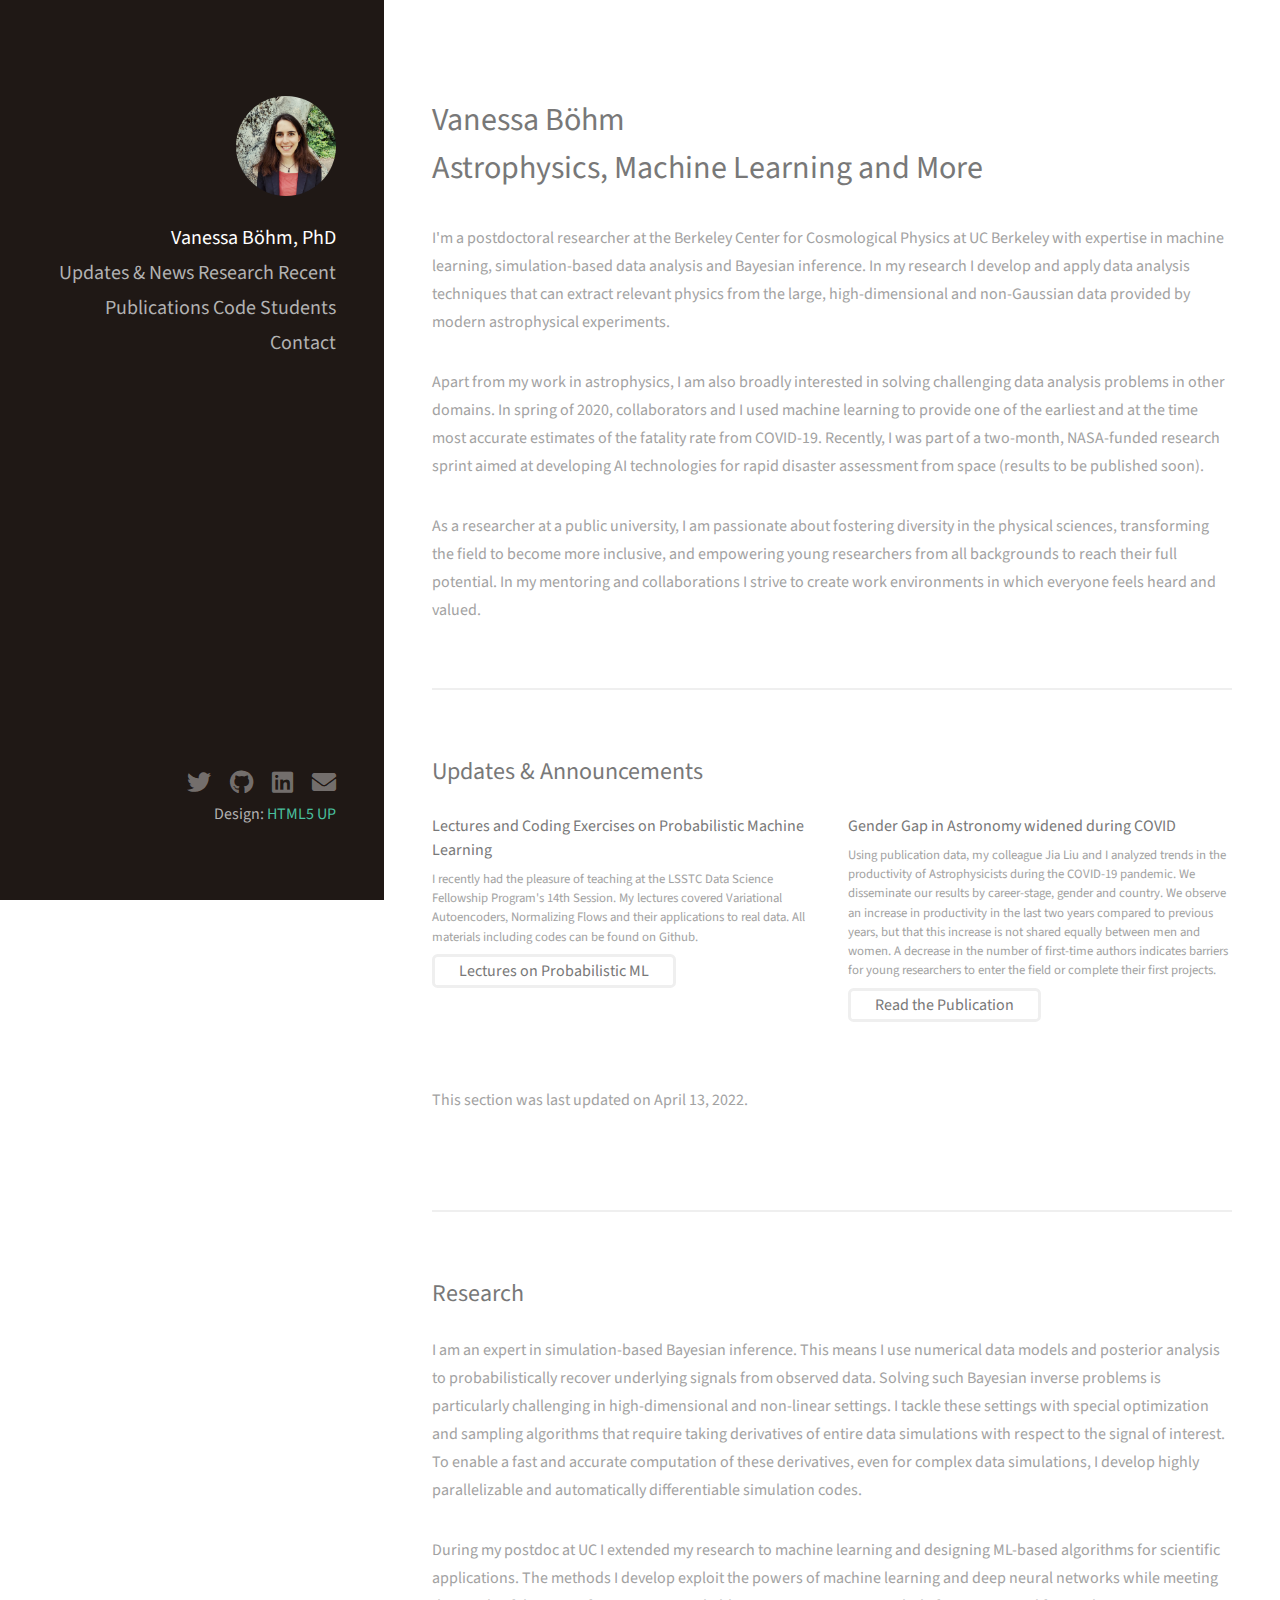
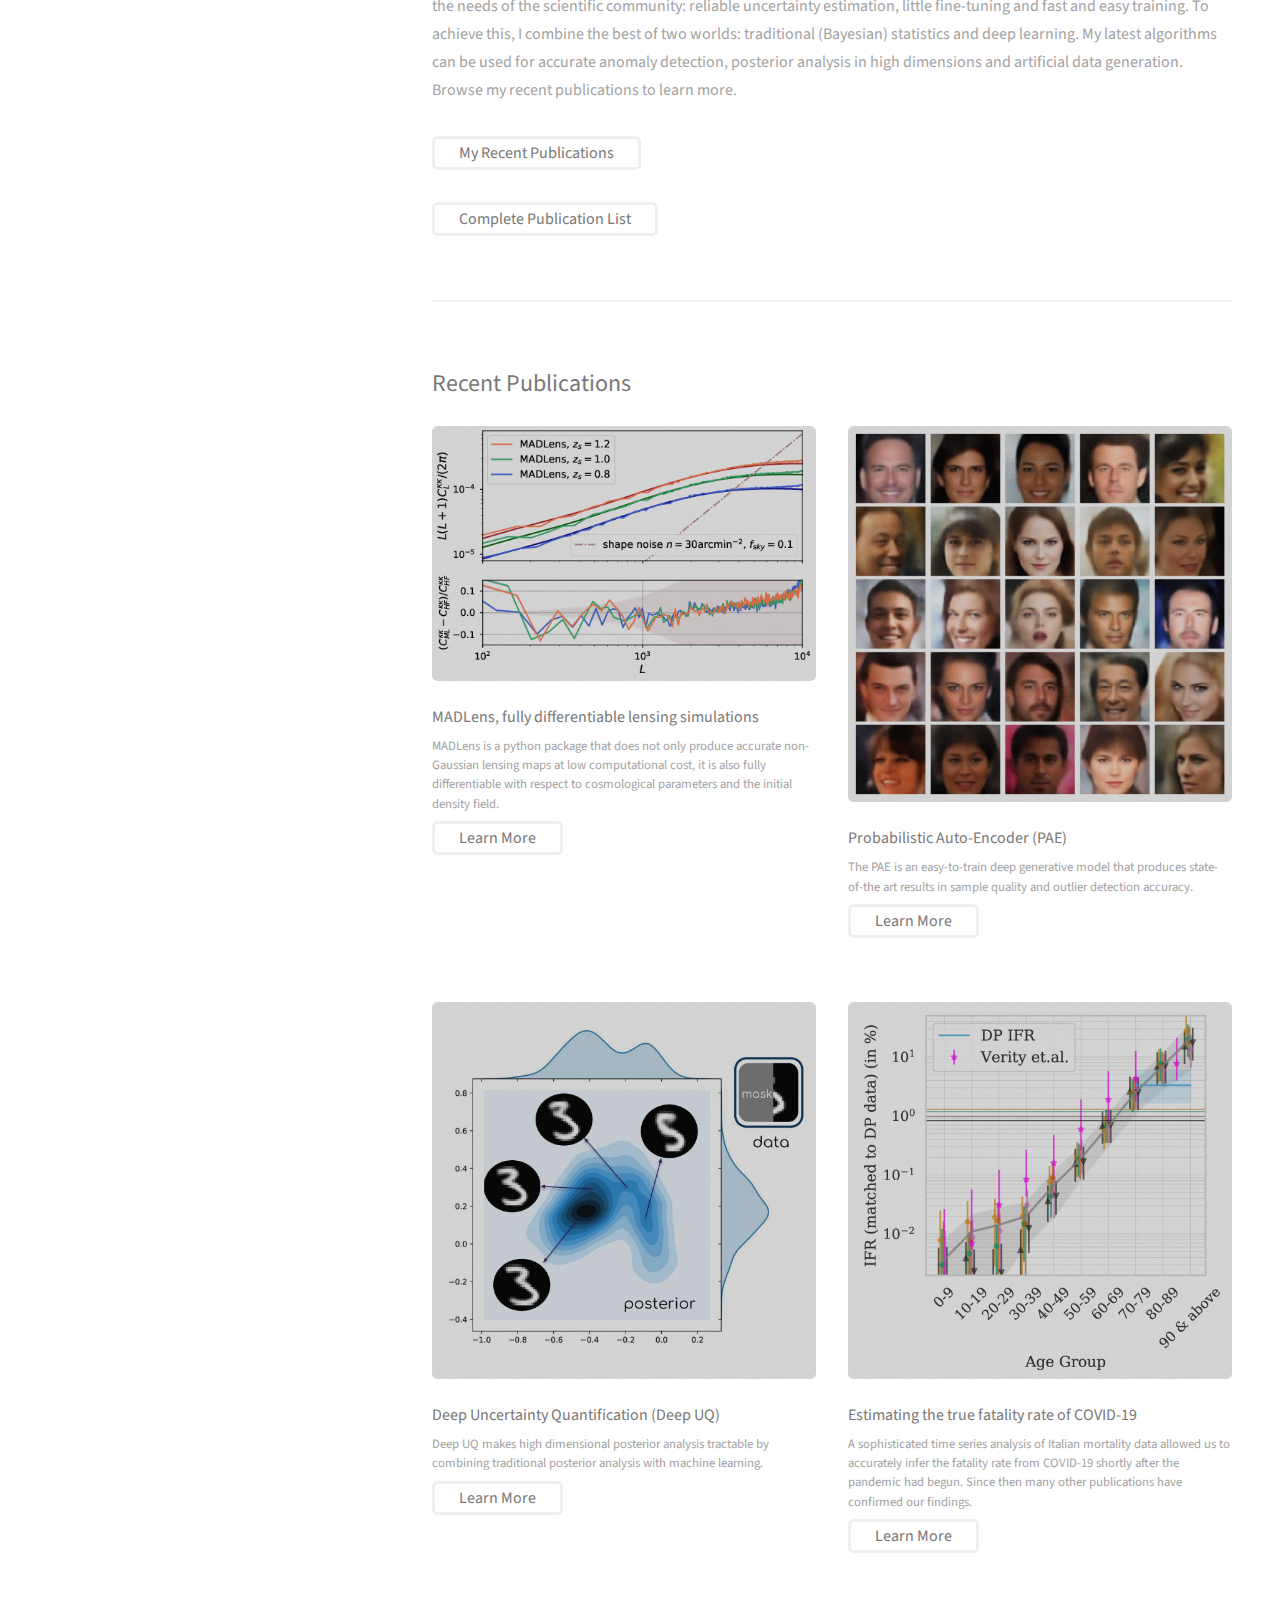
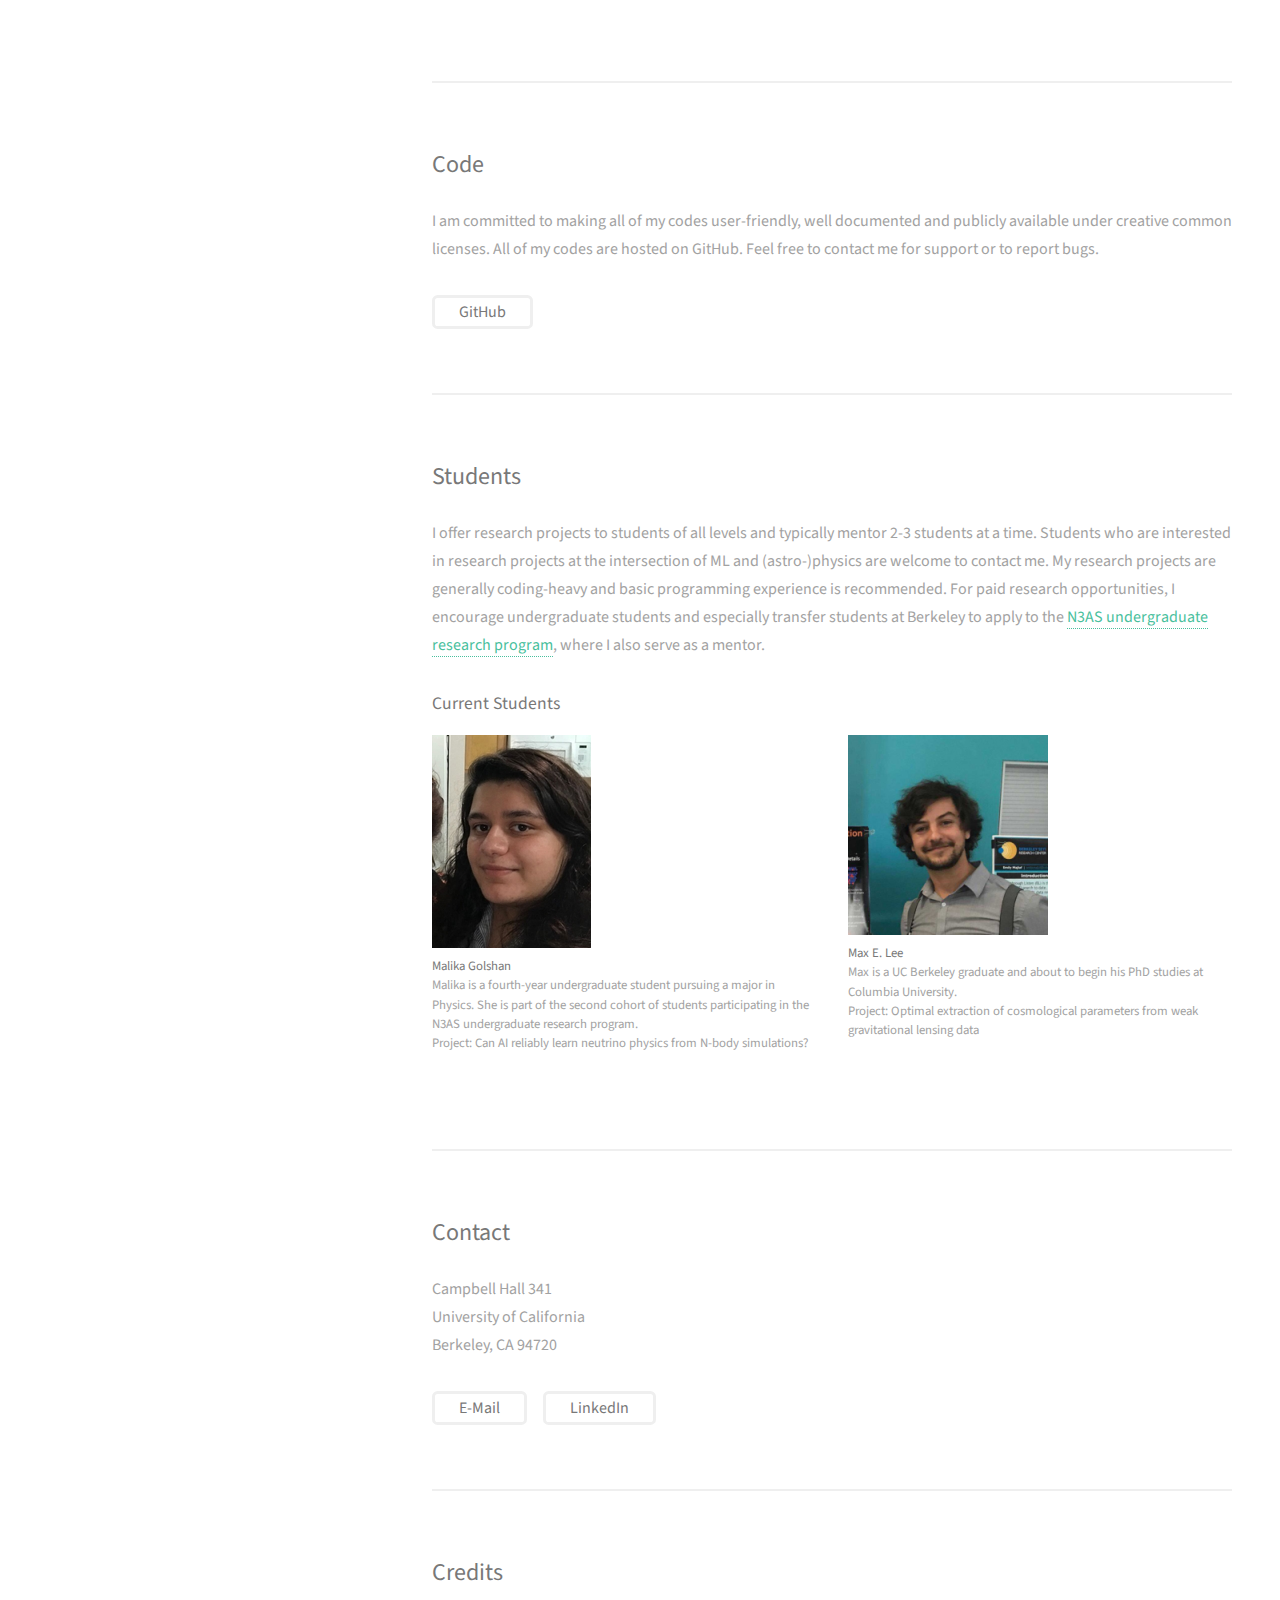
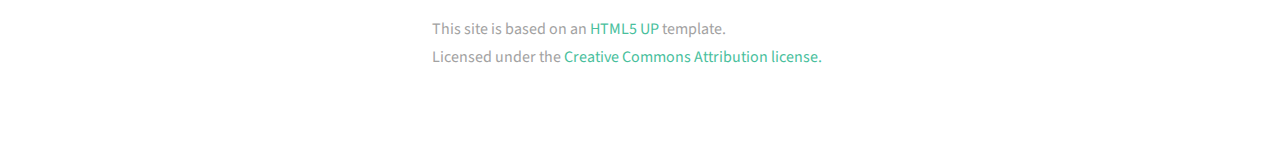
==== commit 78c4f9ac: "small edits" ====
--- a/index.html
+++ b/index.html
@@ -40,7 +40,7 @@
 						</header>
 						<p> I'm a postdoctoral researcher at the Berkeley Center for Cosmological Physics at UC Berkeley with expertise in machine learning, simulation-based data analysis and Bayesian inference. In my research I develop and apply data analysis techniques that can extract relevant physics from the large, high-dimensional and non-Gaussian data provided by modern astrophysical experiments.
 				</p>														
-<p> Apart from my work in astrophysics, I am also broadly interested in solving challenging data analysis problems in other domains. In spring of 2020, collaborators and I used machine learning to provide one of the earliest and at the time most accurate estimates of the fatality rate from COVID-19. Just recently, I took part in a two-month, NASA-funded research sprint aimed at developing AI technologies for rapid disaster assessment from space (results to be published soon).
+<p> Apart from my work in astrophysics, I am also broadly interested in solving challenging data analysis problems in other domains. In spring of 2020, collaborators and I used machine learning to provide one of the earliest and at the time most accurate estimates of the fatality rate from COVID-19. Recently, I was part of a two-month, NASA-funded research sprint aimed at developing AI technologies for rapid disaster assessment from space (results to be published soon).
 	</p>
 <p>
 As a researcher at a public university, I am passionate about fostering diversity in the physical sciences, transforming the field to become more inclusive, and empowering young researchers from all backgrounds to reach their full potential. In my mentoring and collaborations I strive to create work environments in which everyone feels heard and valued. 
@@ -79,7 +79,7 @@
 						
 						<p> I am an expert in simulation-based Bayesian inference. This means I use numerical data models and posterior analysis to probabilistically recover underlying signals from observed data. Solving such Bayesian inverse problems is particularly challenging in high-dimensional and non-linear settings. I tackle these settings with special optimization and sampling algorithms that require taking derivatives of entire data simulations with respect to the signal of interest. To enable a fast and accurate computation of these derivatives, even for complex data simulations, I develop highly parallelizable and automatically differentiable simulation codes.  
 						</p>
-						<p> During my postdoc at UC I have extended my research to machine learning and designing ML-based algorithms for scientific applications. The methods I develop exploit the powers of machine learning and deep neural networks while meeting the needs of the scientific community: reliable uncertainty estimation, little fine-tuning and fast and easy training. To achieve this, I combine the best of two worlds: traditional (Bayesian) statistics and deep learning. My latest algorithms can be used for accurate anomaly detection, posterior analysis in high dimensions and artificial data generation. Browse my recent publications to learn more.
+						<p> During my postdoc at UC I extended my research to machine learning and designing ML-based algorithms for scientific applications. The methods I develop exploit the powers of machine learning and deep neural networks while meeting the needs of the scientific community: reliable uncertainty estimation, little fine-tuning and fast and easy training. To achieve this, I combine the best of two worlds: traditional (Bayesian) statistics and deep learning. My latest algorithms can be used for accurate anomaly detection, posterior analysis in high dimensions and artificial data generation. Browse my recent publications to learn more.
 						</p>
 
 
@@ -155,7 +155,7 @@
 						<h2>Students</h2>
 						<p>  
 						I offer research projects to students of all levels and typically mentor 2-3 students at a time.
-						Students who are interested in research projects at the intersection of ML and (astro-)physics are welcome to contact me. Projects with me are generally coding-heavy and basic programming experience is recommended. For paid research opportunities, I encourage undergraduate students and especially transfer students at Berkeley to apply to the <a href='https://n3as.berkeley.edu/p/fa2022-apply-undergraduate/'>N3AS undergraduate research program</a>, where I also serve as a mentor. This research opportunity includes career mentoring and selections are made based on a wide range of criteria. 
+						Students who are interested in research projects at the intersection of ML and (astro-)physics are welcome to contact me. My research projects are generally coding-heavy and basic programming experience is recommended. For paid research opportunities, I encourage undergraduate students and especially transfer students at Berkeley to apply to the <a href='https://n3as.berkeley.edu/p/fa2022-apply-undergraduate/'>N3AS undergraduate research program</a>, where I also serve as a mentor.
 						</p>
 						<h4>Current Students</h4>
 						<div class="row">
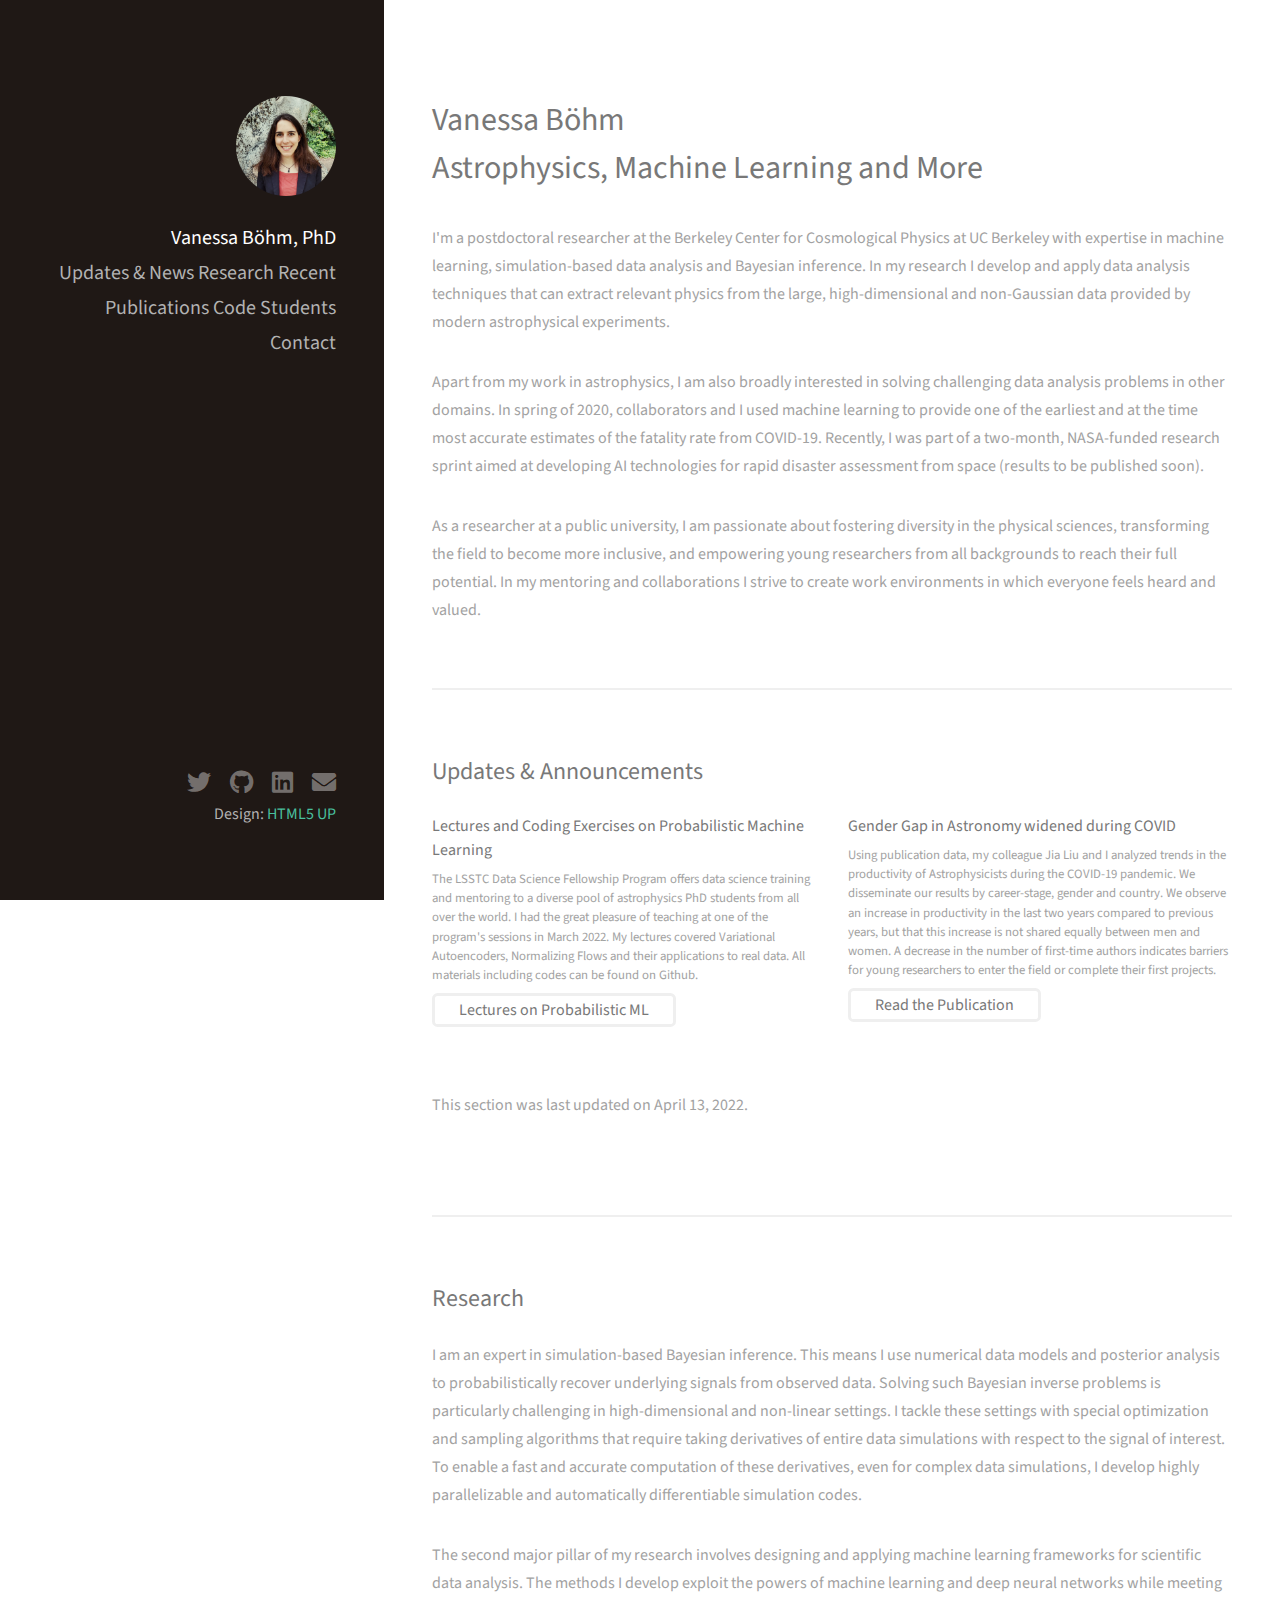
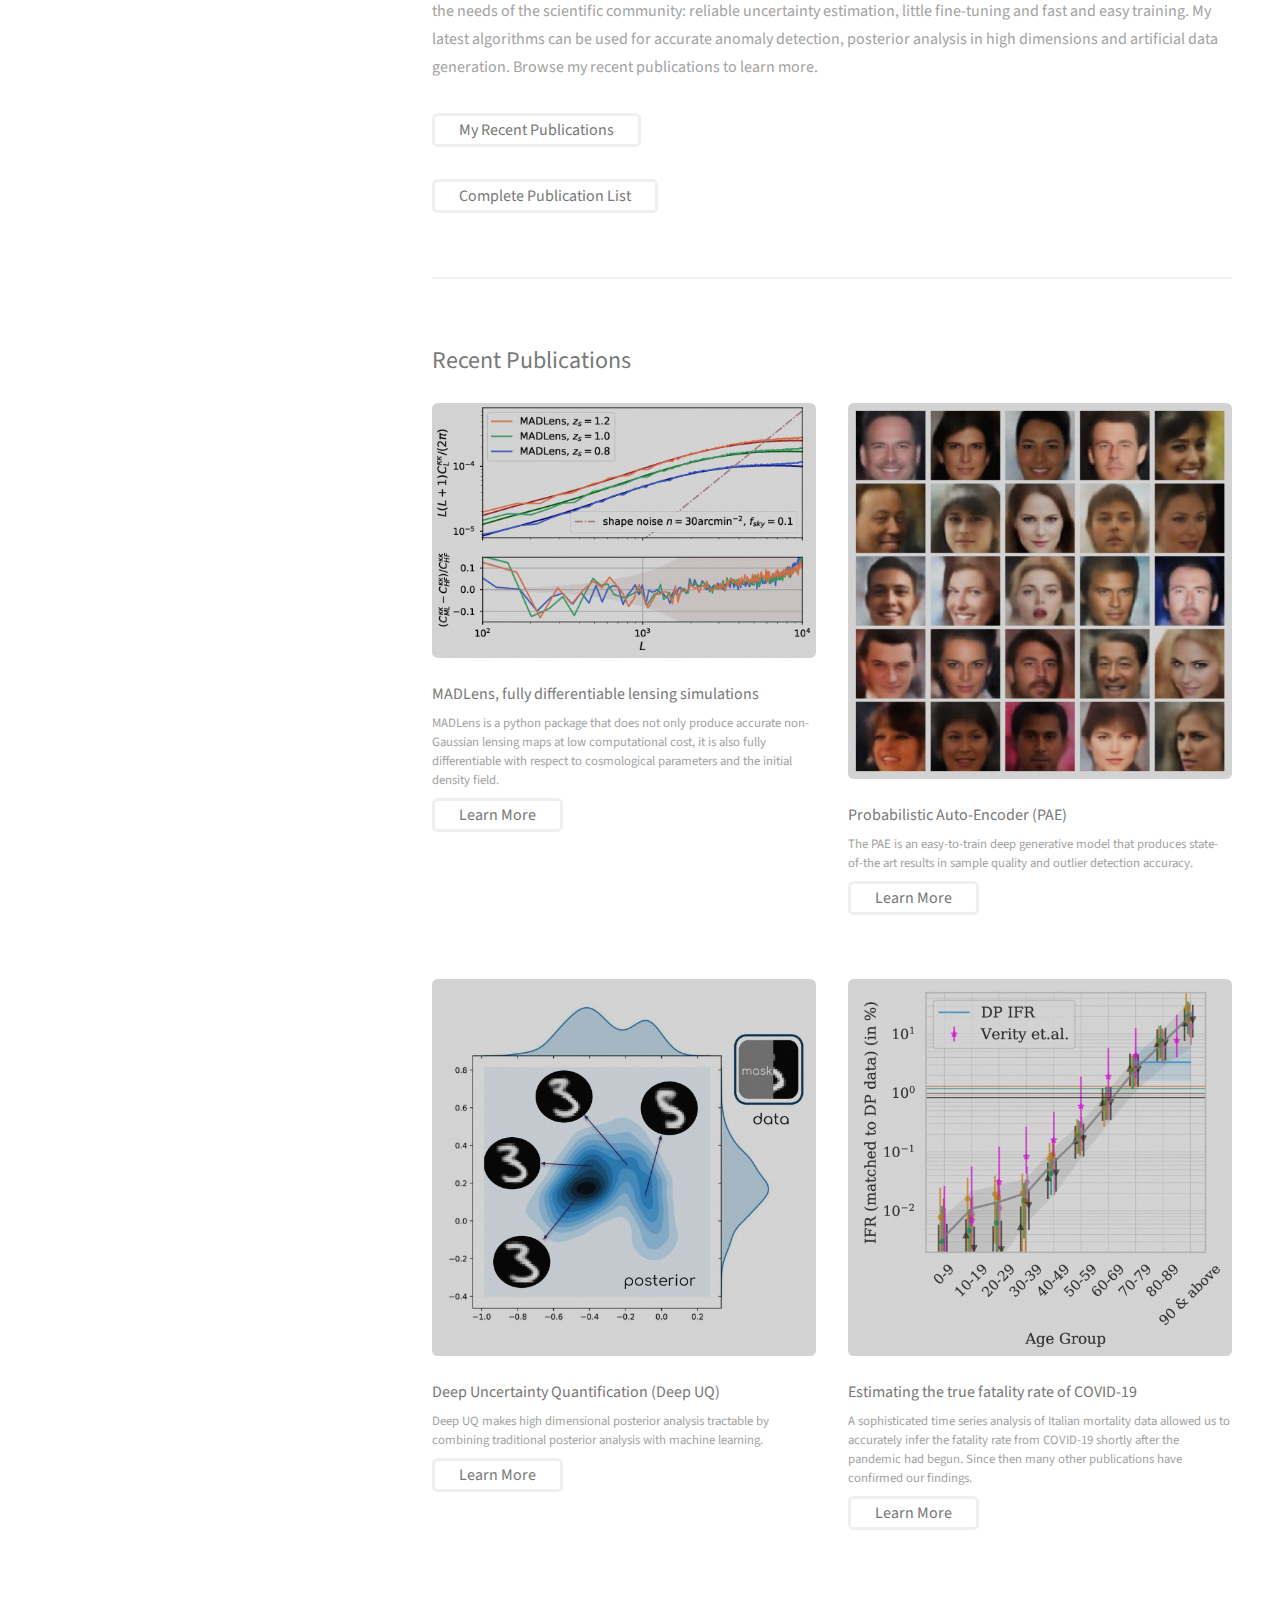
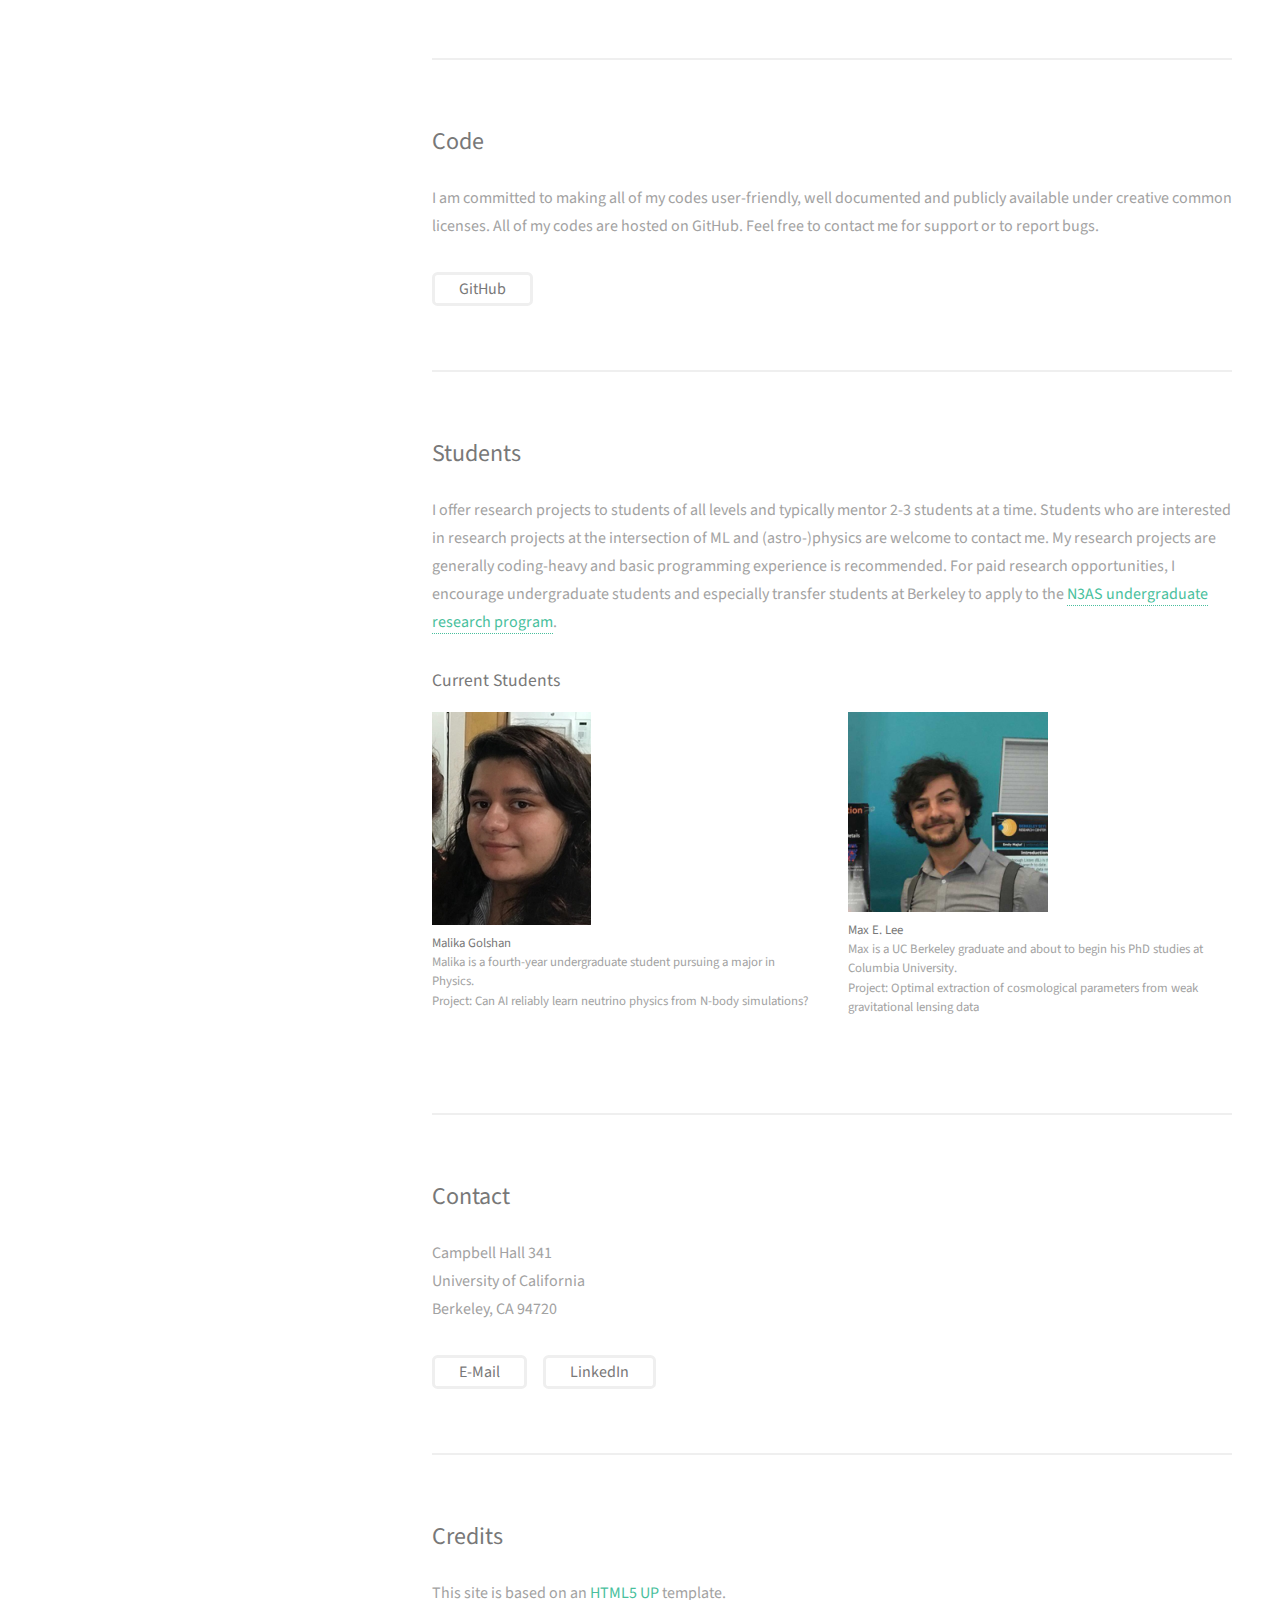
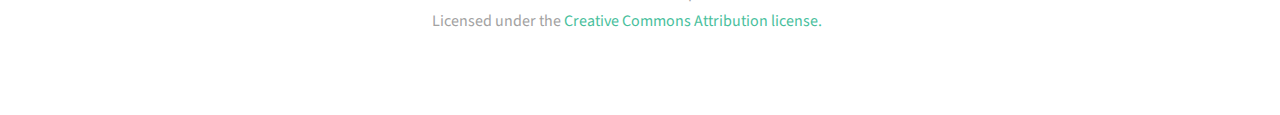
==== commit d10176fa: "minor tweaks" ====
--- a/index.html
+++ b/index.html
@@ -54,7 +54,7 @@
 						<div class="row">
                             <article class="col-6 col-12-xsmall work-item">
 								<h3>Lectures and Coding Exercises on Probabilistic Machine Learning </h3>
-								<p style="margin-bottom:0.2cm;"> I recently had the pleasure of teaching at the LSSTC Data Science Fellowship Program's 14th Session. My lectures covered Variational Autoencoders, Normalizing Flows and their applications to real data. All materials including codes can be found on Github. </p>
+								<p style="margin-bottom:0.2cm;"> The LSSTC Data Science Fellowship Program offers data science training and mentoring to a diverse pool of astrophysics PhD students from all over the world. I had the great pleasure of teaching at one of the program's sessions in March 2022. My lectures covered Variational Autoencoders, Normalizing Flows and their applications to real data. All materials including codes can be found on Github. </p>
                                 <ul class="actions">
                                 <li><a href="https://github.com/VMBoehm/ML_Lectures" class="button" target="_blank">Lectures on Probabilistic ML</a></li>
                                 </ul>
@@ -79,7 +79,7 @@
 						
 						<p> I am an expert in simulation-based Bayesian inference. This means I use numerical data models and posterior analysis to probabilistically recover underlying signals from observed data. Solving such Bayesian inverse problems is particularly challenging in high-dimensional and non-linear settings. I tackle these settings with special optimization and sampling algorithms that require taking derivatives of entire data simulations with respect to the signal of interest. To enable a fast and accurate computation of these derivatives, even for complex data simulations, I develop highly parallelizable and automatically differentiable simulation codes.  
 						</p>
-						<p> During my postdoc at UC I extended my research to machine learning and designing ML-based algorithms for scientific applications. The methods I develop exploit the powers of machine learning and deep neural networks while meeting the needs of the scientific community: reliable uncertainty estimation, little fine-tuning and fast and easy training. To achieve this, I combine the best of two worlds: traditional (Bayesian) statistics and deep learning. My latest algorithms can be used for accurate anomaly detection, posterior analysis in high dimensions and artificial data generation. Browse my recent publications to learn more.
+						<p> The second major pillar of my research involves designing and applying machine learning frameworks for scientific data analysis. The methods I develop exploit the powers of machine learning and deep neural networks while meeting the needs of the scientific community: reliable uncertainty estimation, little fine-tuning and fast and easy training. My latest algorithms can be used for accurate anomaly detection, posterior analysis in high dimensions and artificial data generation. Browse my recent publications to learn more.
 						</p>
 
 
@@ -155,7 +155,7 @@
 						<h2>Students</h2>
 						<p>  
 						I offer research projects to students of all levels and typically mentor 2-3 students at a time.
-						Students who are interested in research projects at the intersection of ML and (astro-)physics are welcome to contact me. My research projects are generally coding-heavy and basic programming experience is recommended. For paid research opportunities, I encourage undergraduate students and especially transfer students at Berkeley to apply to the <a href='https://n3as.berkeley.edu/p/fa2022-apply-undergraduate/'>N3AS undergraduate research program</a>, where I also serve as a mentor.
+						Students who are interested in research projects at the intersection of ML and (astro-)physics are welcome to contact me. My research projects are generally coding-heavy and basic programming experience is recommended. For paid research opportunities, I encourage undergraduate students and especially transfer students at Berkeley to apply to the <a href='https://n3as.berkeley.edu/p/fa2022-apply-undergraduate/'>N3AS undergraduate research program</a>.
 						</p>
 						<h4>Current Students</h4>
 						<div class="row">
@@ -163,7 +163,7 @@
 						<img src="images/malika.jpg" alt="" /></a>
                         <p>
 						<b>Malika Golshan</b> <br>
-						Malika is a fourth-year undergraduate student pursuing a major in Physics. She is part of the second cohort of students participating in the N3AS undergraduate research program. <br>
+						Malika is a fourth-year undergraduate student pursuing a major in Physics. <br>
 						Project: Can AI reliably learn neutrino physics from N-body simulations?
 						</p>
 						</article>
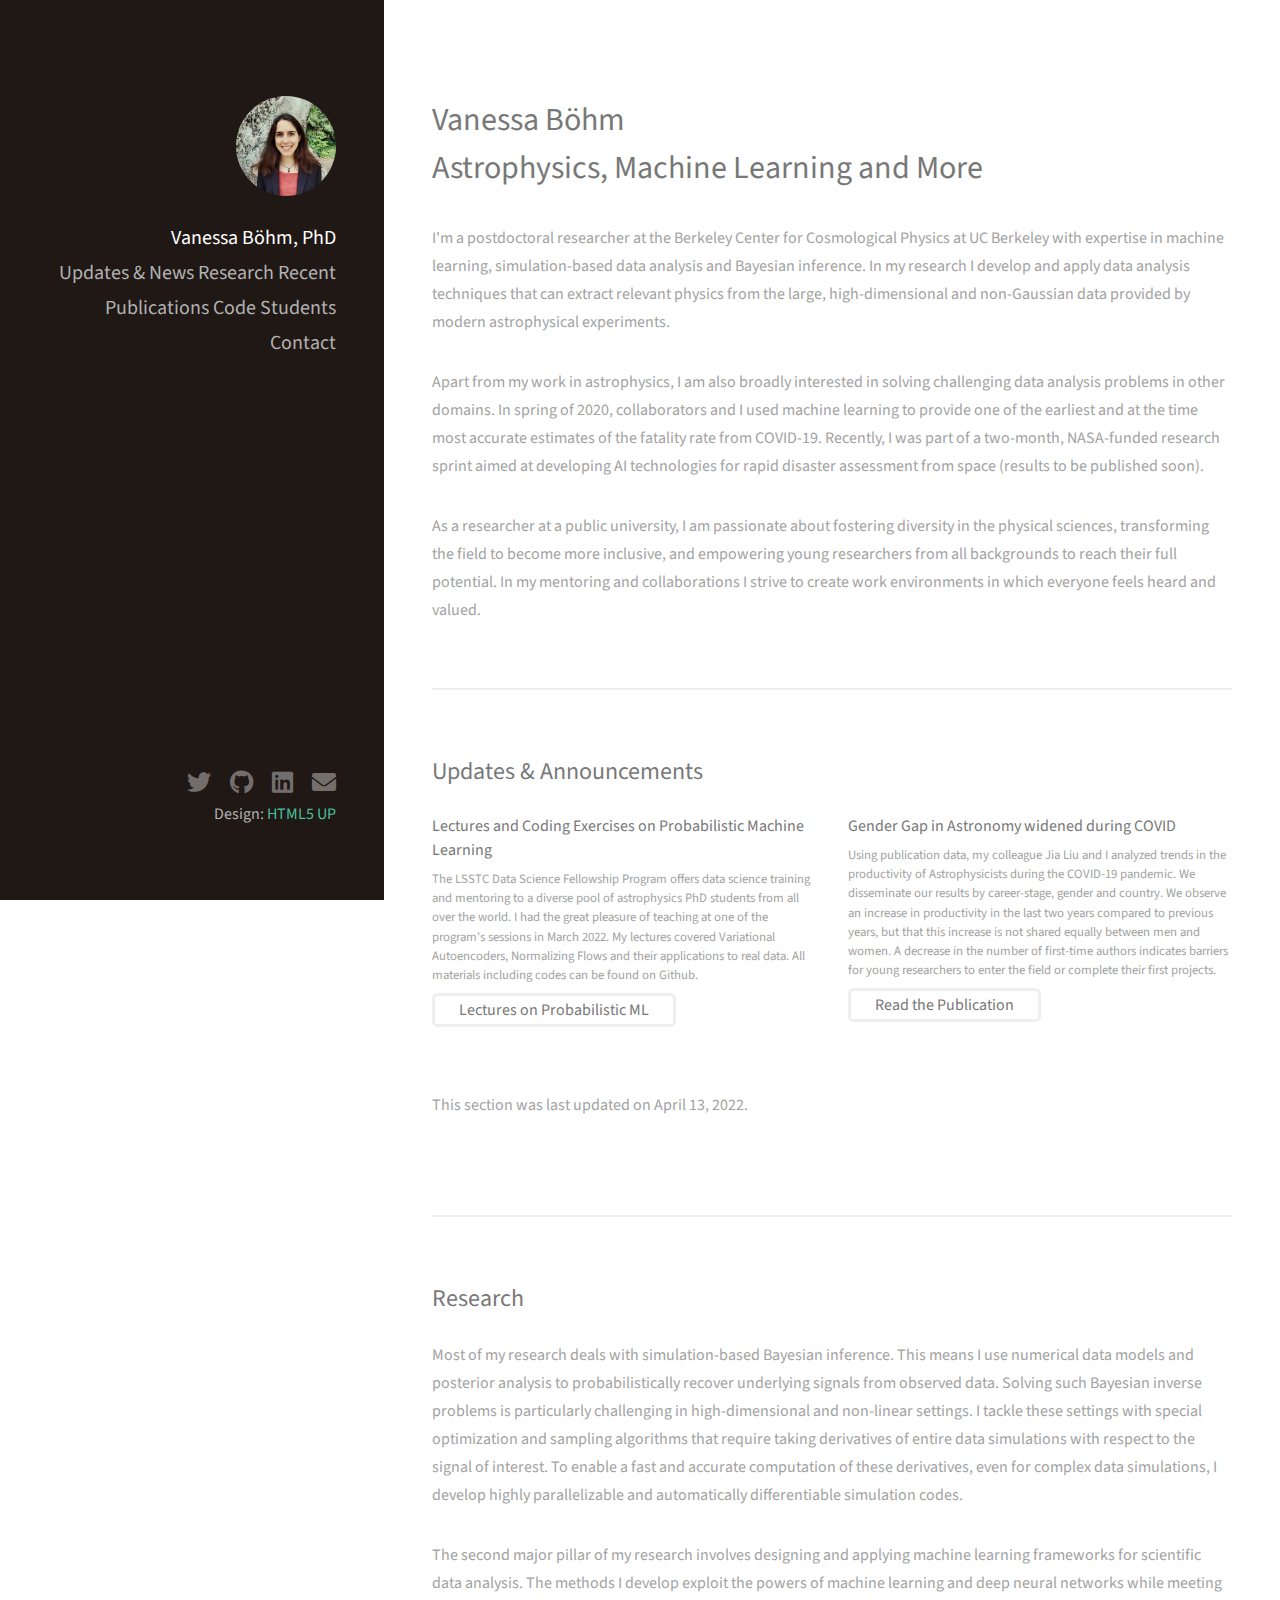
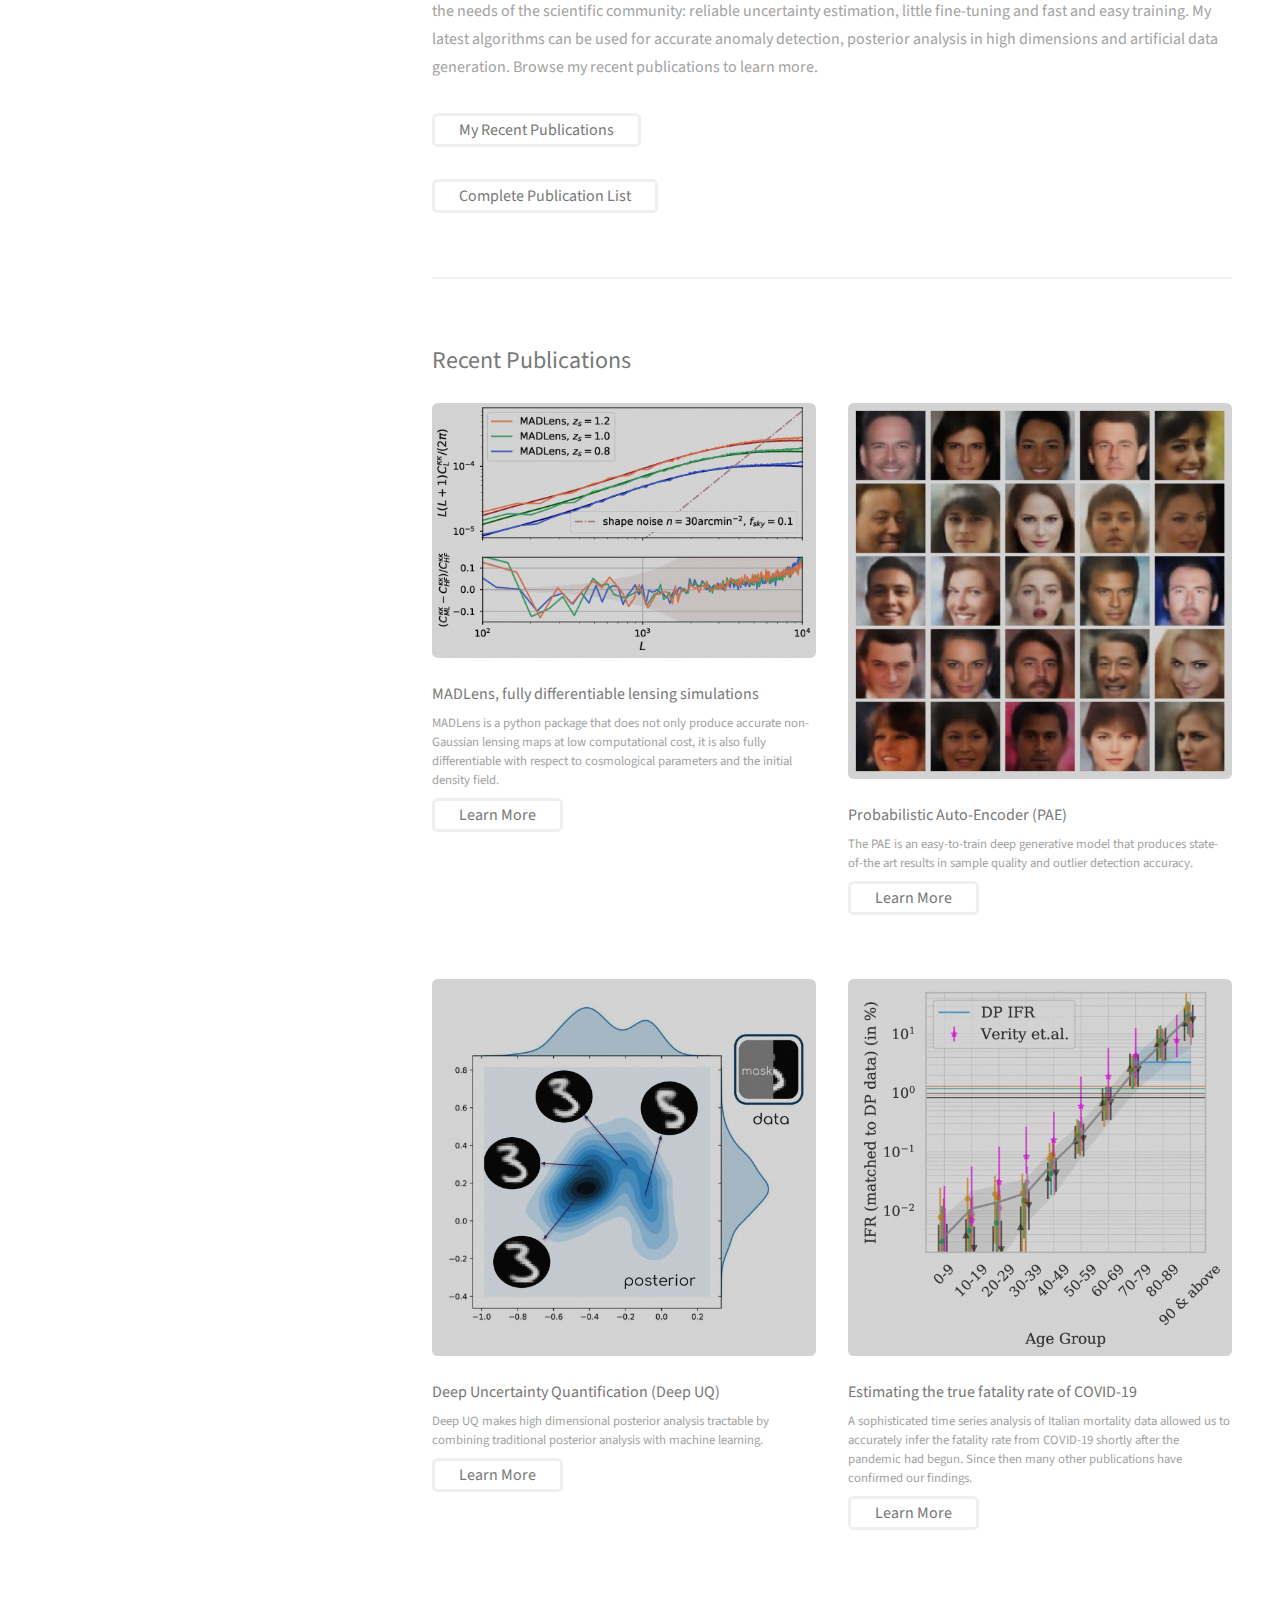
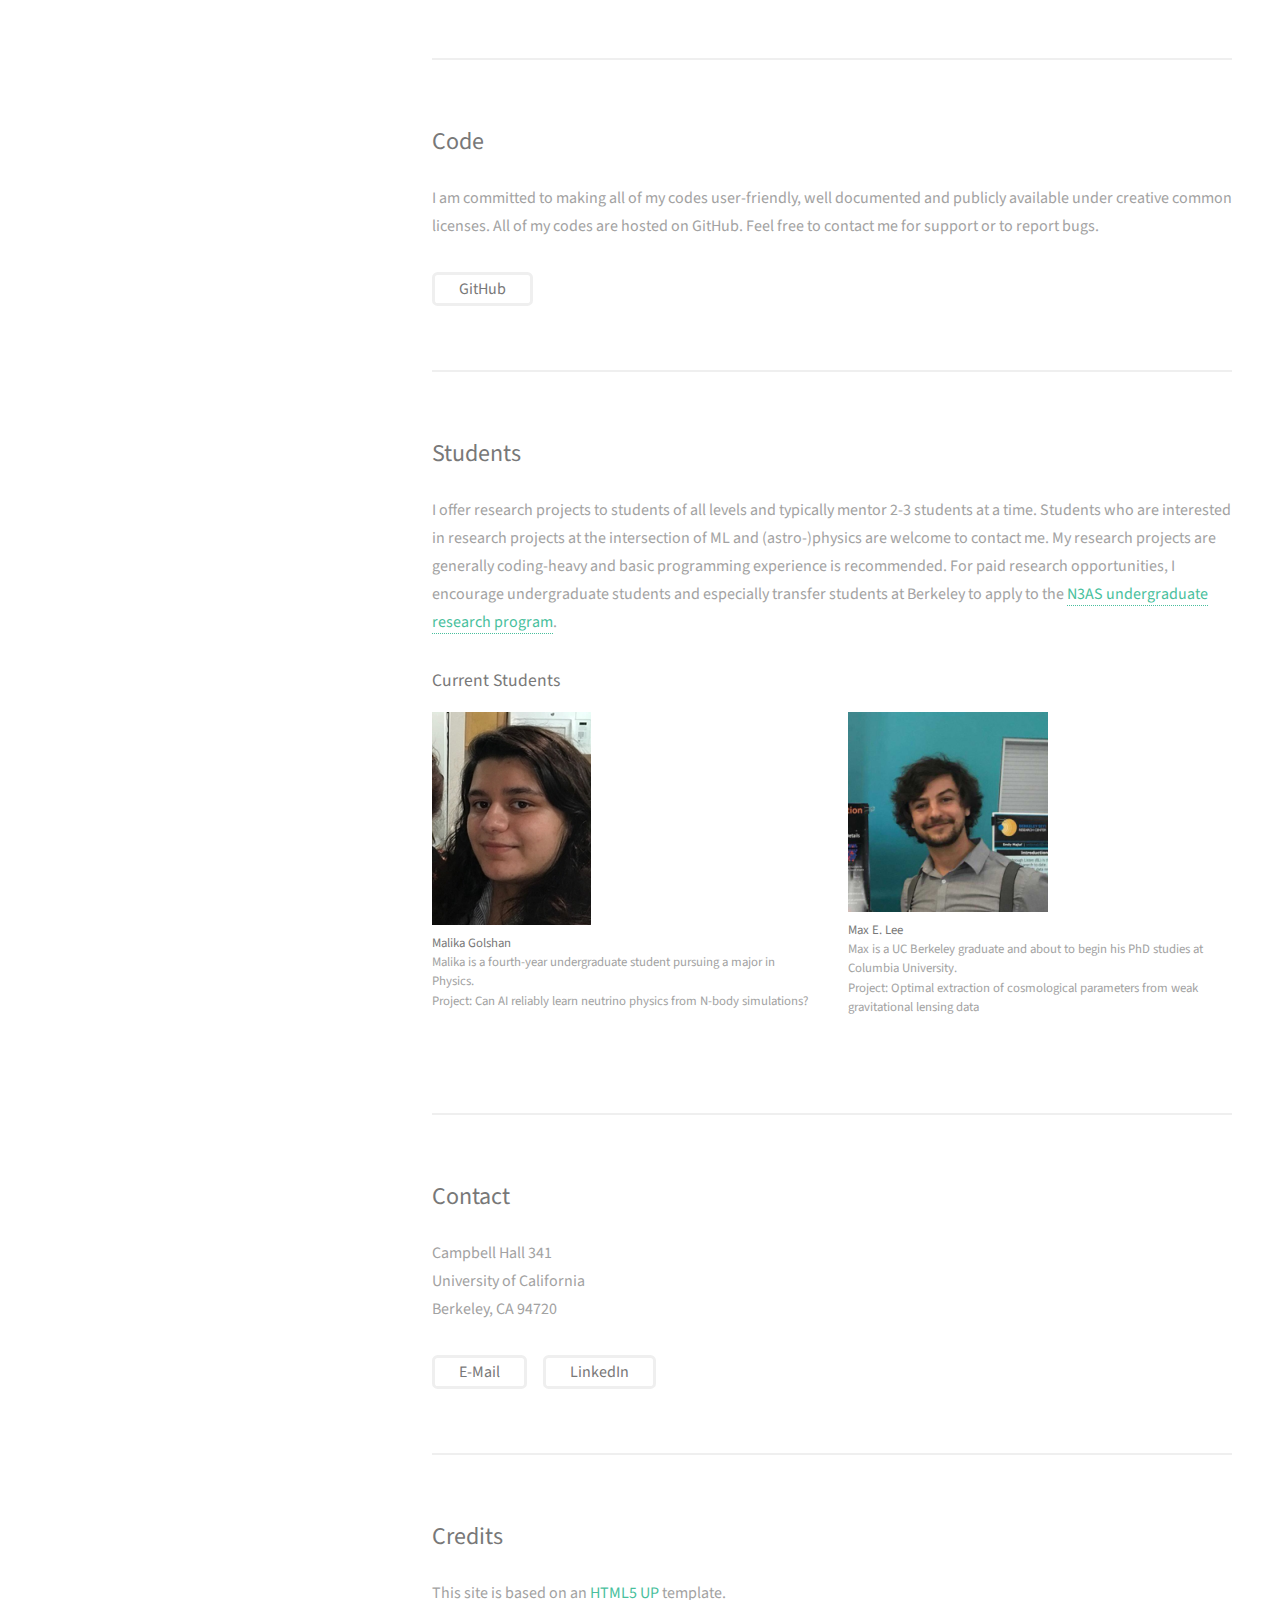
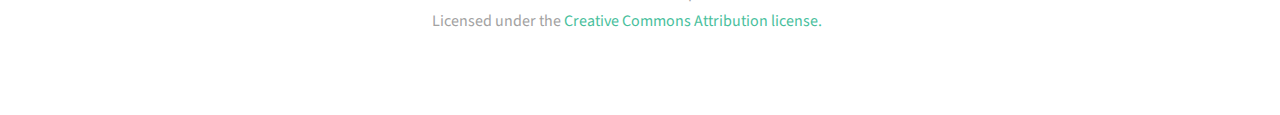
==== commit af37c2ea: "minor tweaks" ====
--- a/index.html
+++ b/index.html
@@ -77,7 +77,7 @@
 					<section id="three">
 						<h2>Research</h2>
 						
-						<p> I am an expert in simulation-based Bayesian inference. This means I use numerical data models and posterior analysis to probabilistically recover underlying signals from observed data. Solving such Bayesian inverse problems is particularly challenging in high-dimensional and non-linear settings. I tackle these settings with special optimization and sampling algorithms that require taking derivatives of entire data simulations with respect to the signal of interest. To enable a fast and accurate computation of these derivatives, even for complex data simulations, I develop highly parallelizable and automatically differentiable simulation codes.  
+						<p> Most of my research deals with simulation-based Bayesian inference. This means I use numerical data models and posterior analysis to probabilistically recover underlying signals from observed data. Solving such Bayesian inverse problems is particularly challenging in high-dimensional and non-linear settings. I tackle these settings with special optimization and sampling algorithms that require taking derivatives of entire data simulations with respect to the signal of interest. To enable a fast and accurate computation of these derivatives, even for complex data simulations, I develop highly parallelizable and automatically differentiable simulation codes.  
 						</p>
 						<p> The second major pillar of my research involves designing and applying machine learning frameworks for scientific data analysis. The methods I develop exploit the powers of machine learning and deep neural networks while meeting the needs of the scientific community: reliable uncertainty estimation, little fine-tuning and fast and easy training. My latest algorithms can be used for accurate anomaly detection, posterior analysis in high dimensions and artificial data generation. Browse my recent publications to learn more.
 						</p>
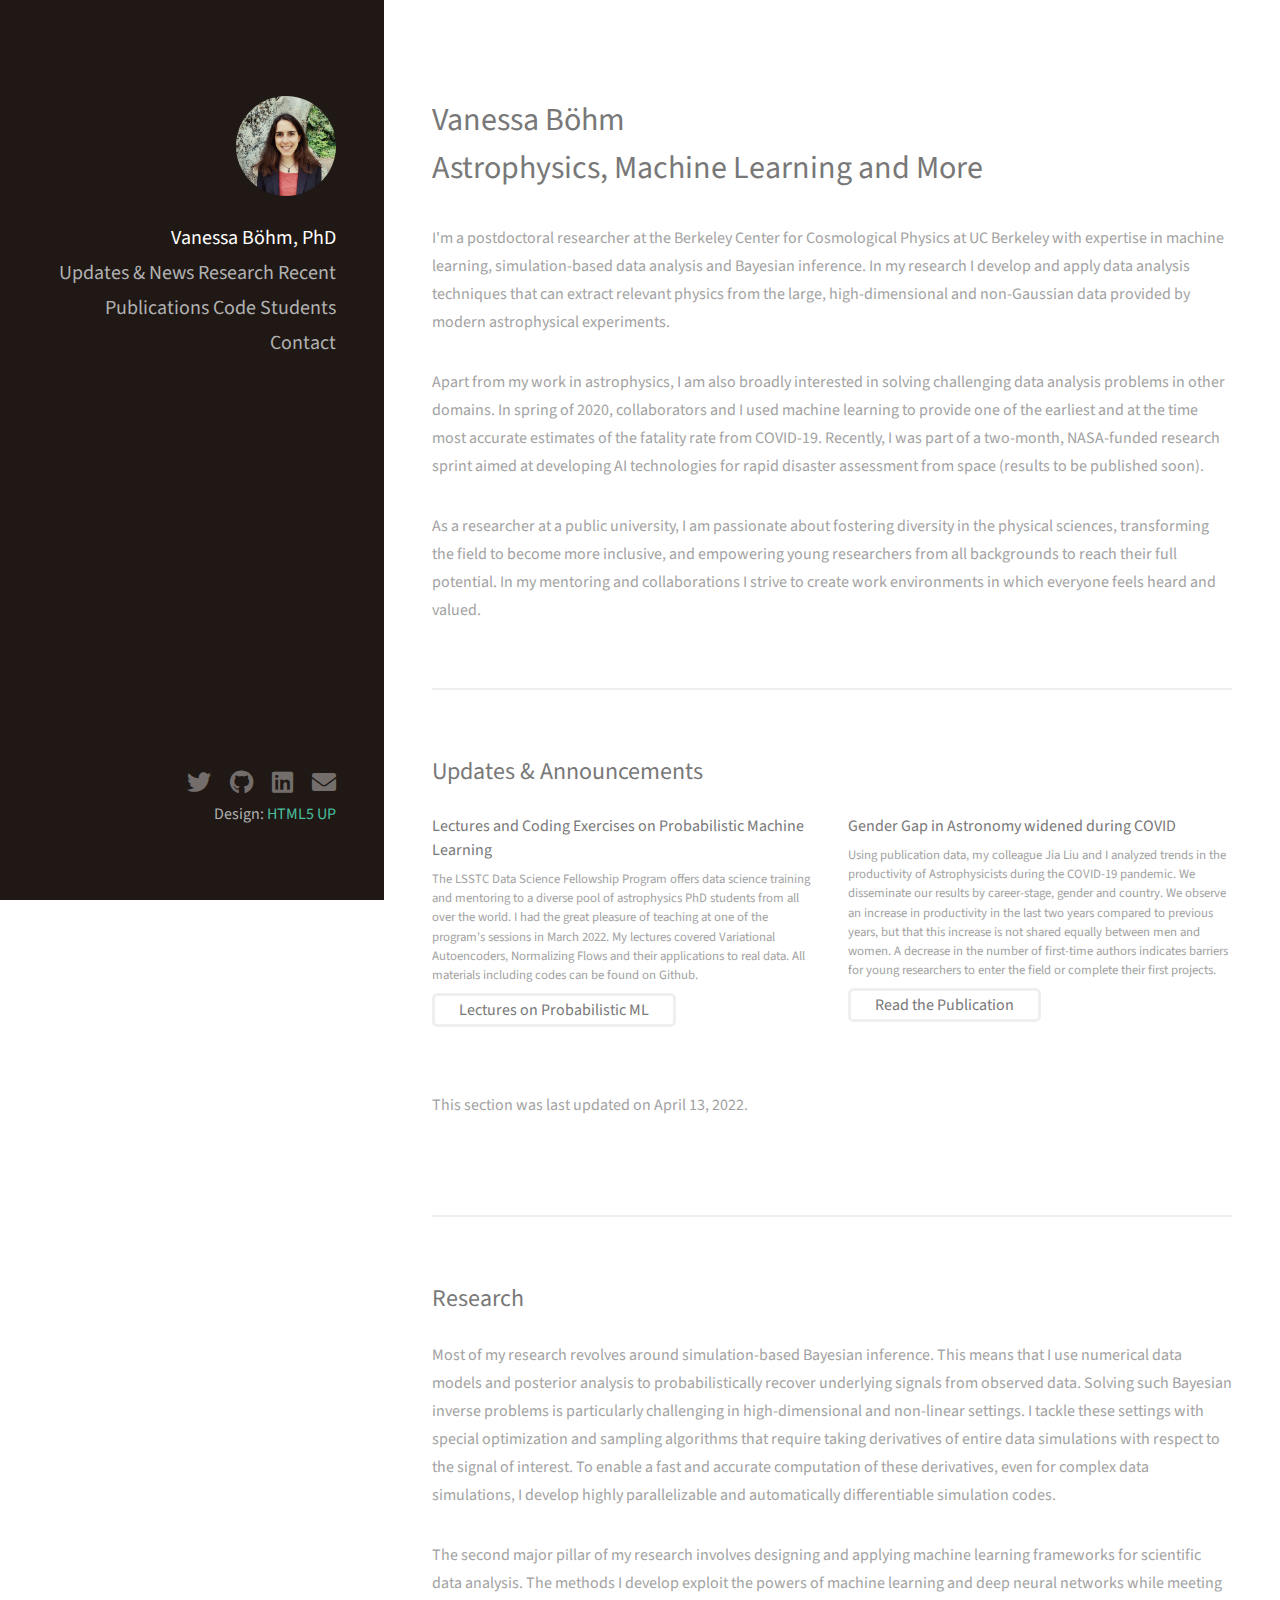
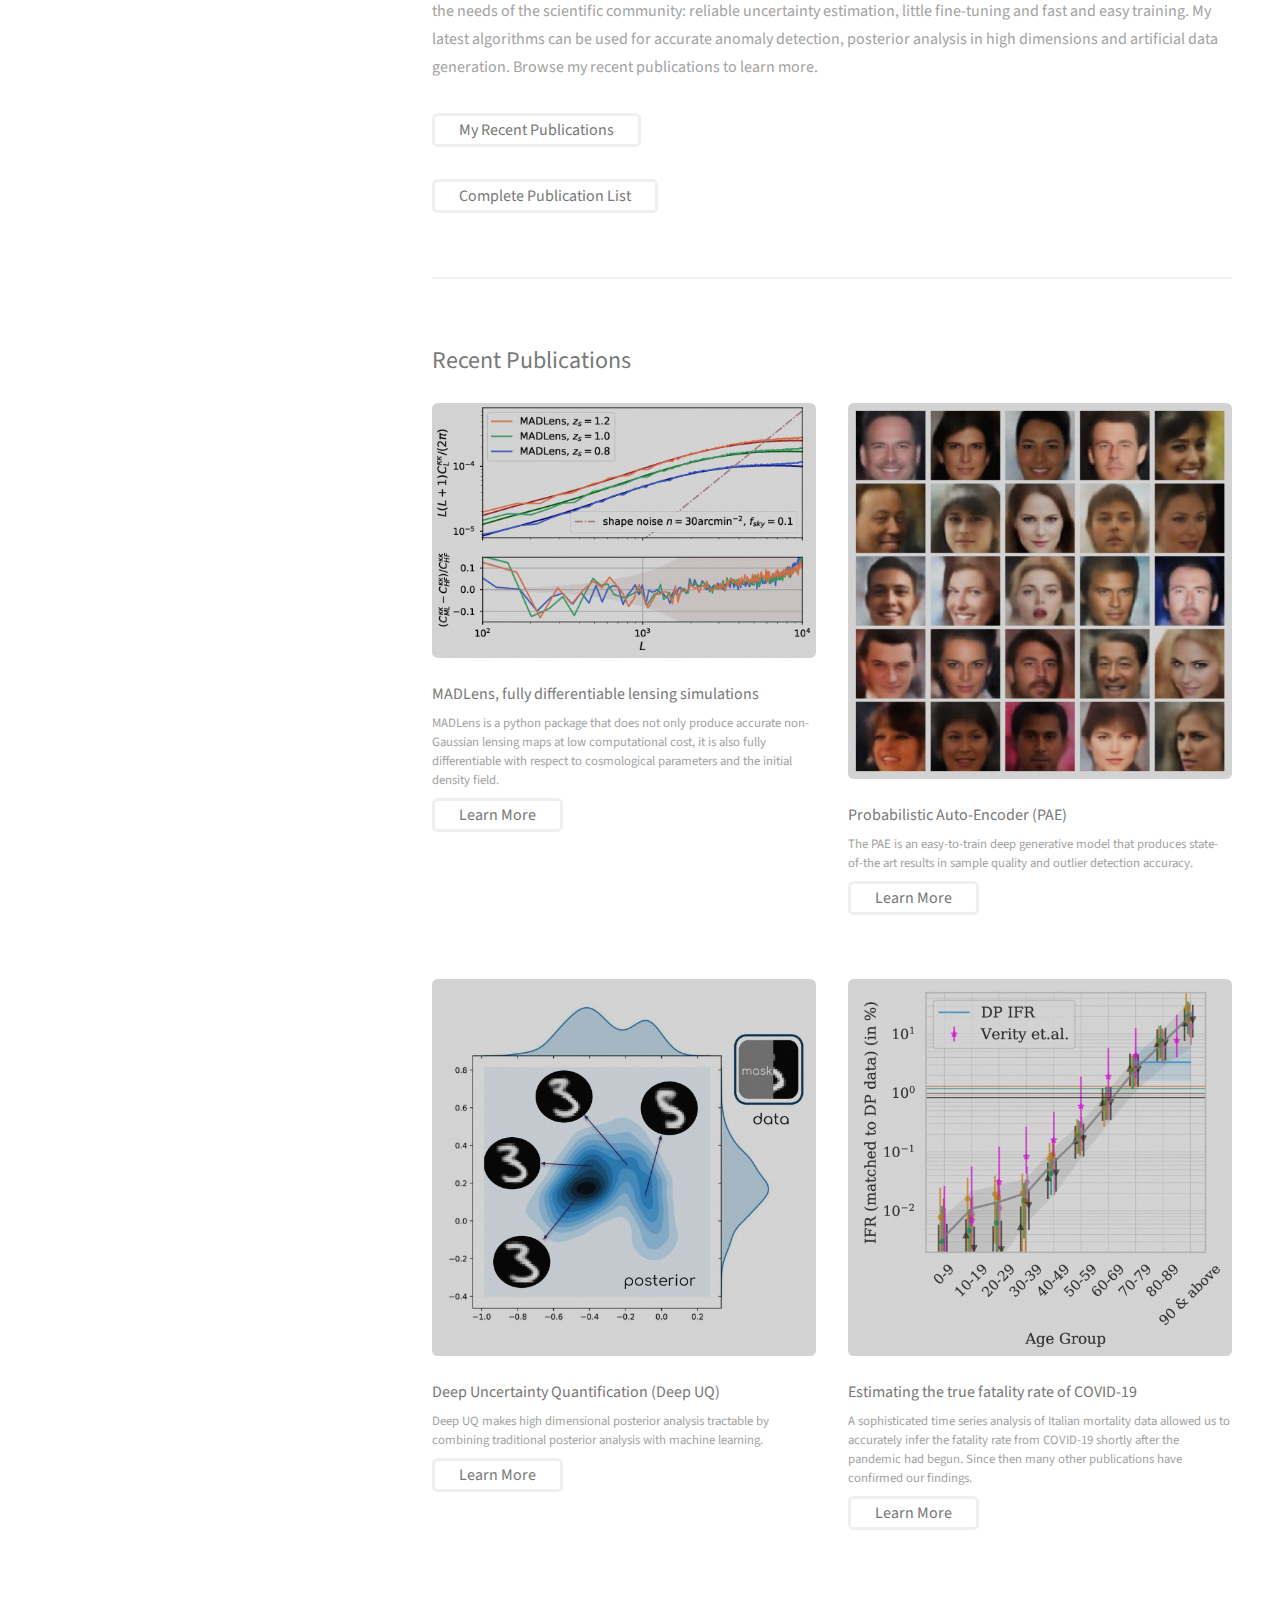
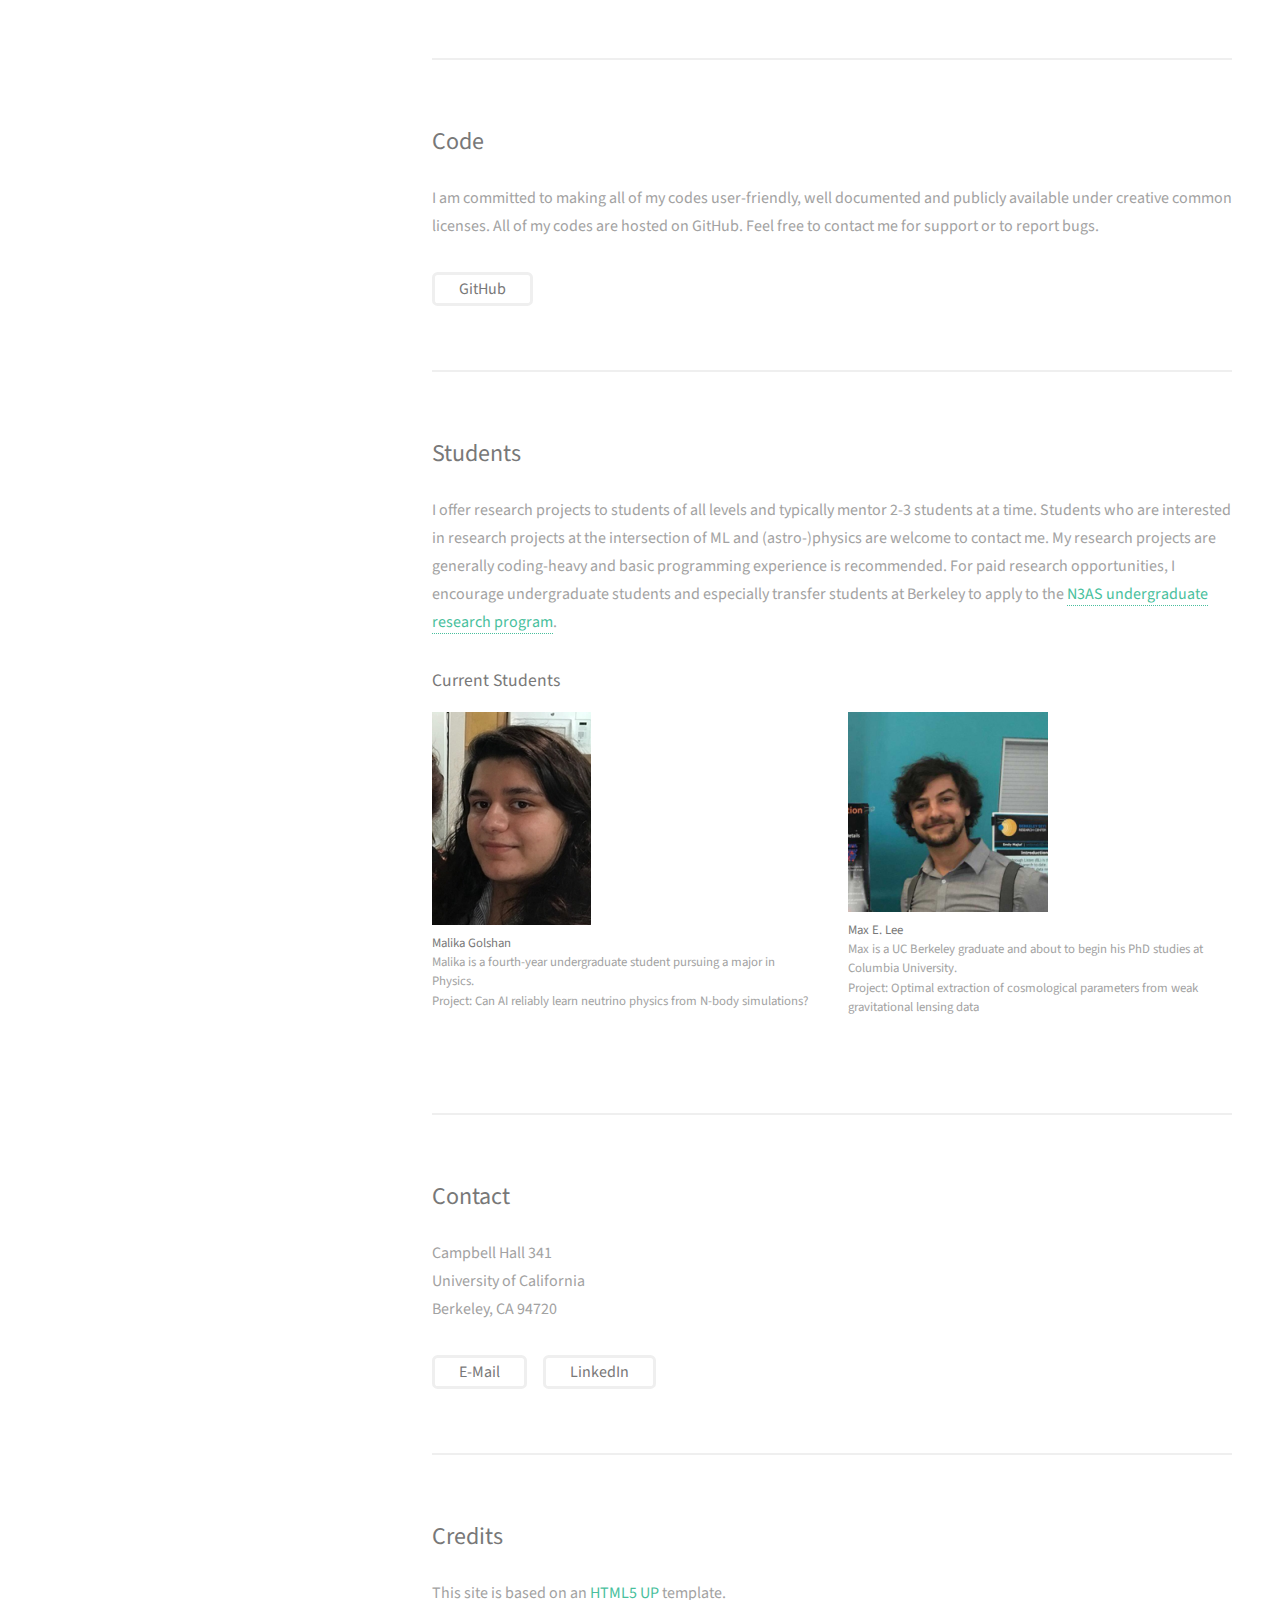
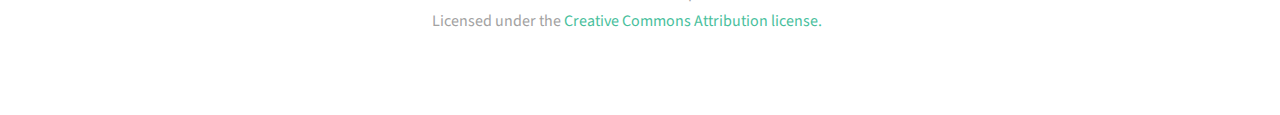
==== commit f82e60cd: "minor tweaks" ====
--- a/index.html
+++ b/index.html
@@ -77,7 +77,7 @@
 					<section id="three">
 						<h2>Research</h2>
 						
-						<p> Most of my research deals with simulation-based Bayesian inference. This means I use numerical data models and posterior analysis to probabilistically recover underlying signals from observed data. Solving such Bayesian inverse problems is particularly challenging in high-dimensional and non-linear settings. I tackle these settings with special optimization and sampling algorithms that require taking derivatives of entire data simulations with respect to the signal of interest. To enable a fast and accurate computation of these derivatives, even for complex data simulations, I develop highly parallelizable and automatically differentiable simulation codes.  
+						<p> Most of my research revolves around simulation-based Bayesian inference. This means that I use numerical data models and posterior analysis to probabilistically recover underlying signals from observed data. Solving such Bayesian inverse problems is particularly challenging in high-dimensional and non-linear settings. I tackle these settings with special optimization and sampling algorithms that require taking derivatives of entire data simulations with respect to the signal of interest. To enable a fast and accurate computation of these derivatives, even for complex data simulations, I develop highly parallelizable and automatically differentiable simulation codes.  
 						</p>
 						<p> The second major pillar of my research involves designing and applying machine learning frameworks for scientific data analysis. The methods I develop exploit the powers of machine learning and deep neural networks while meeting the needs of the scientific community: reliable uncertainty estimation, little fine-tuning and fast and easy training. My latest algorithms can be used for accurate anomaly detection, posterior analysis in high dimensions and artificial data generation. Browse my recent publications to learn more.
 						</p>
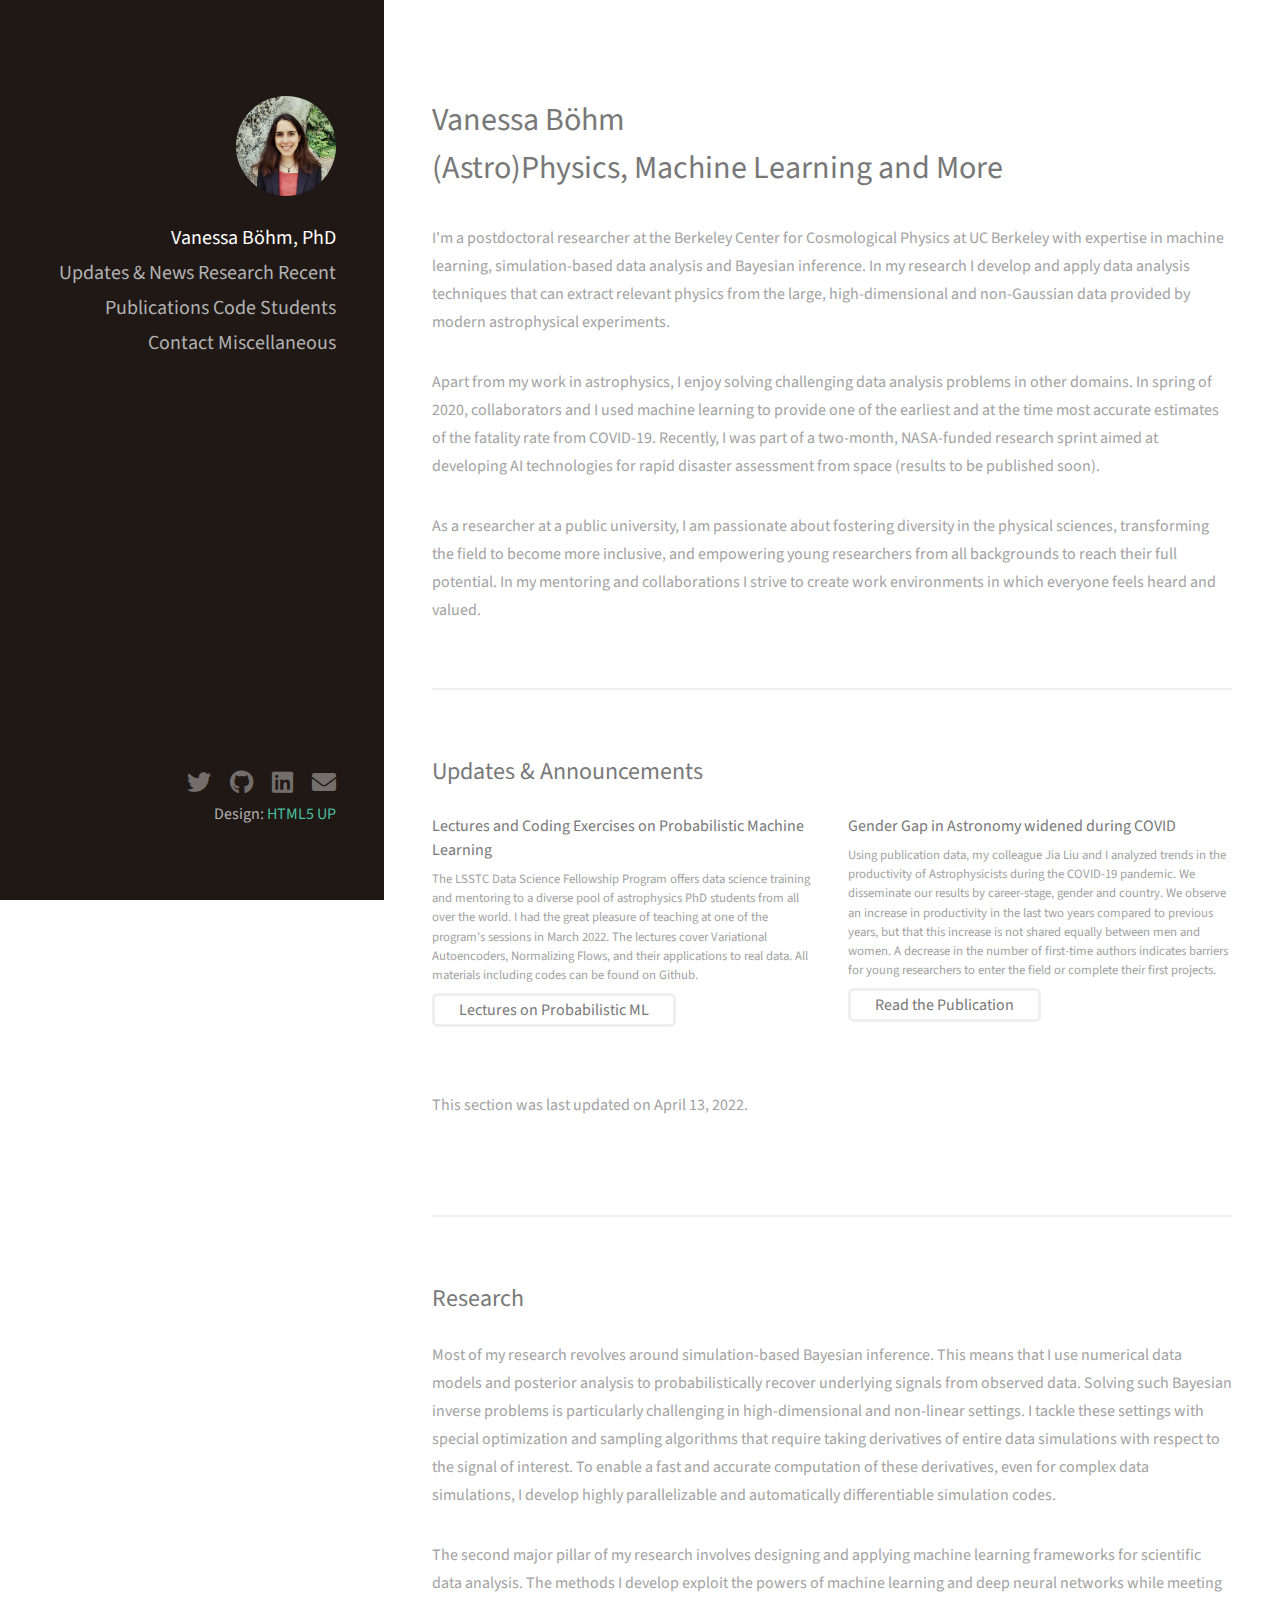
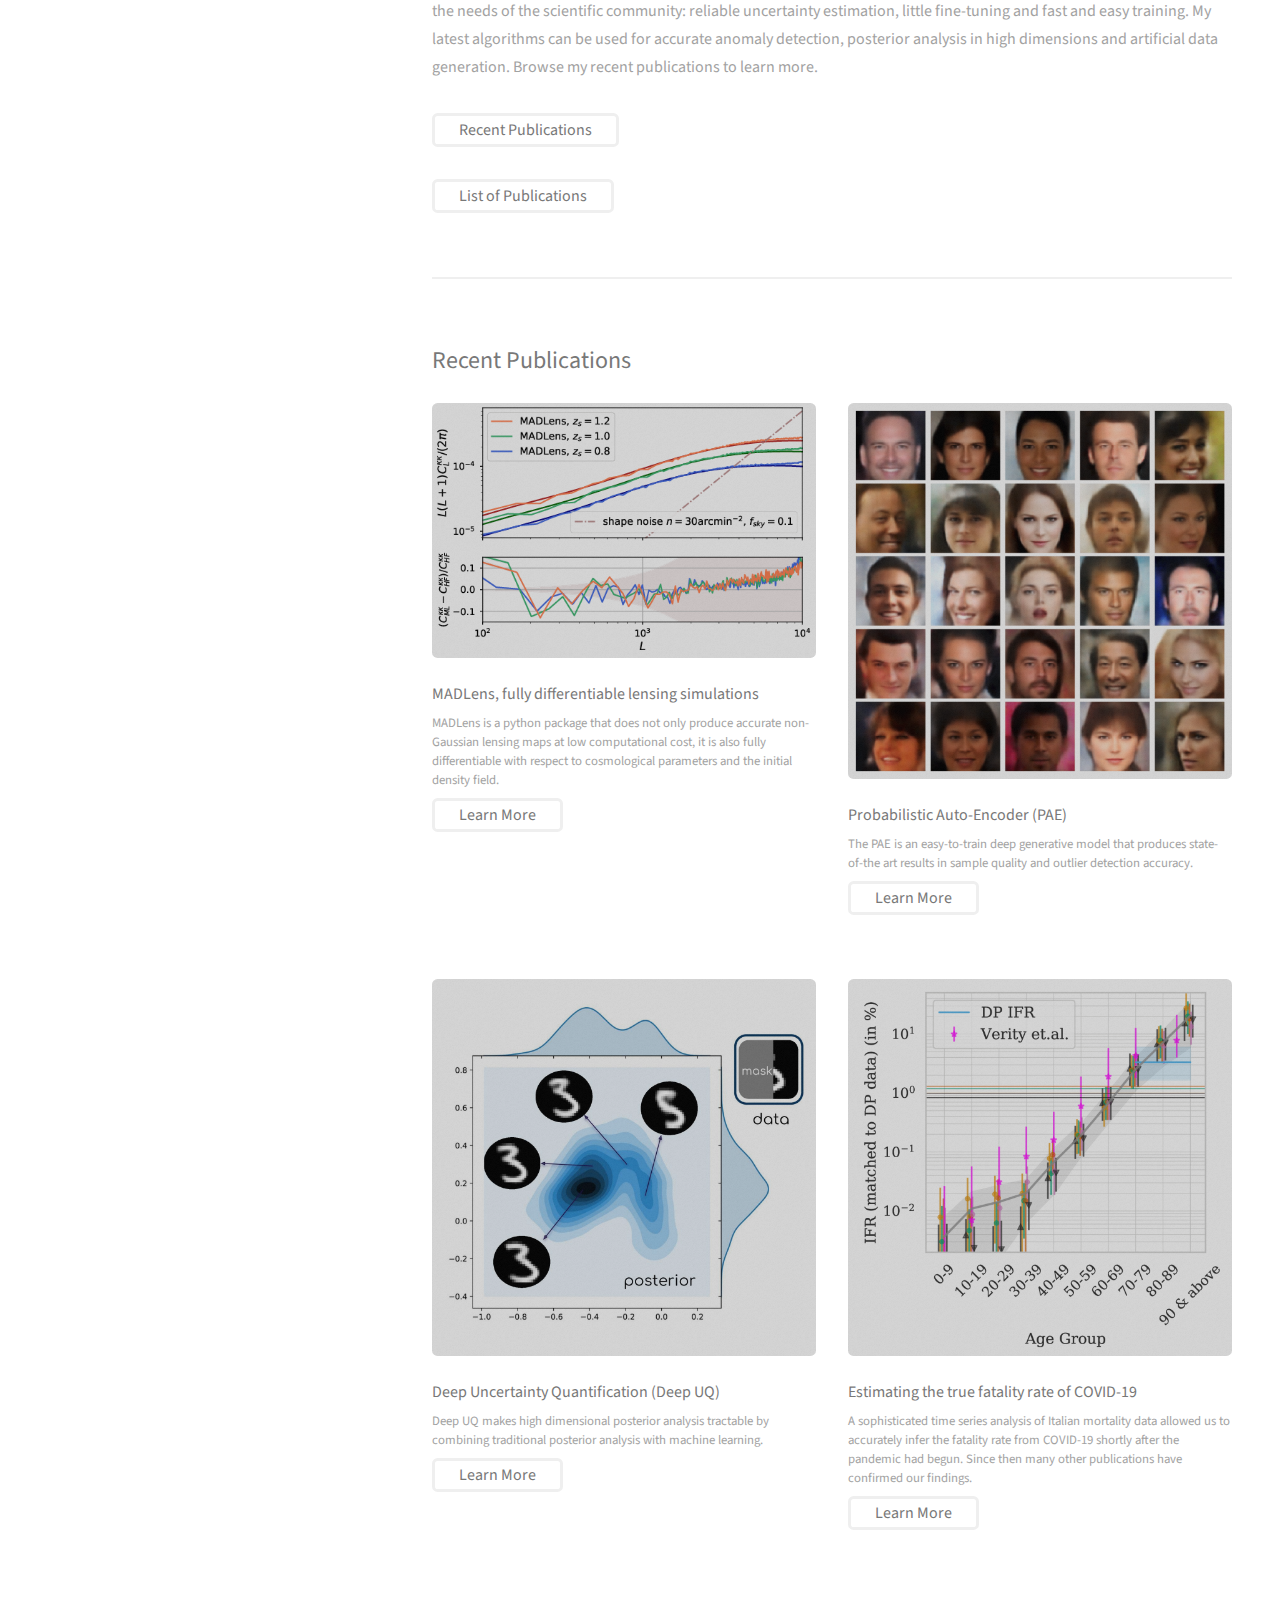
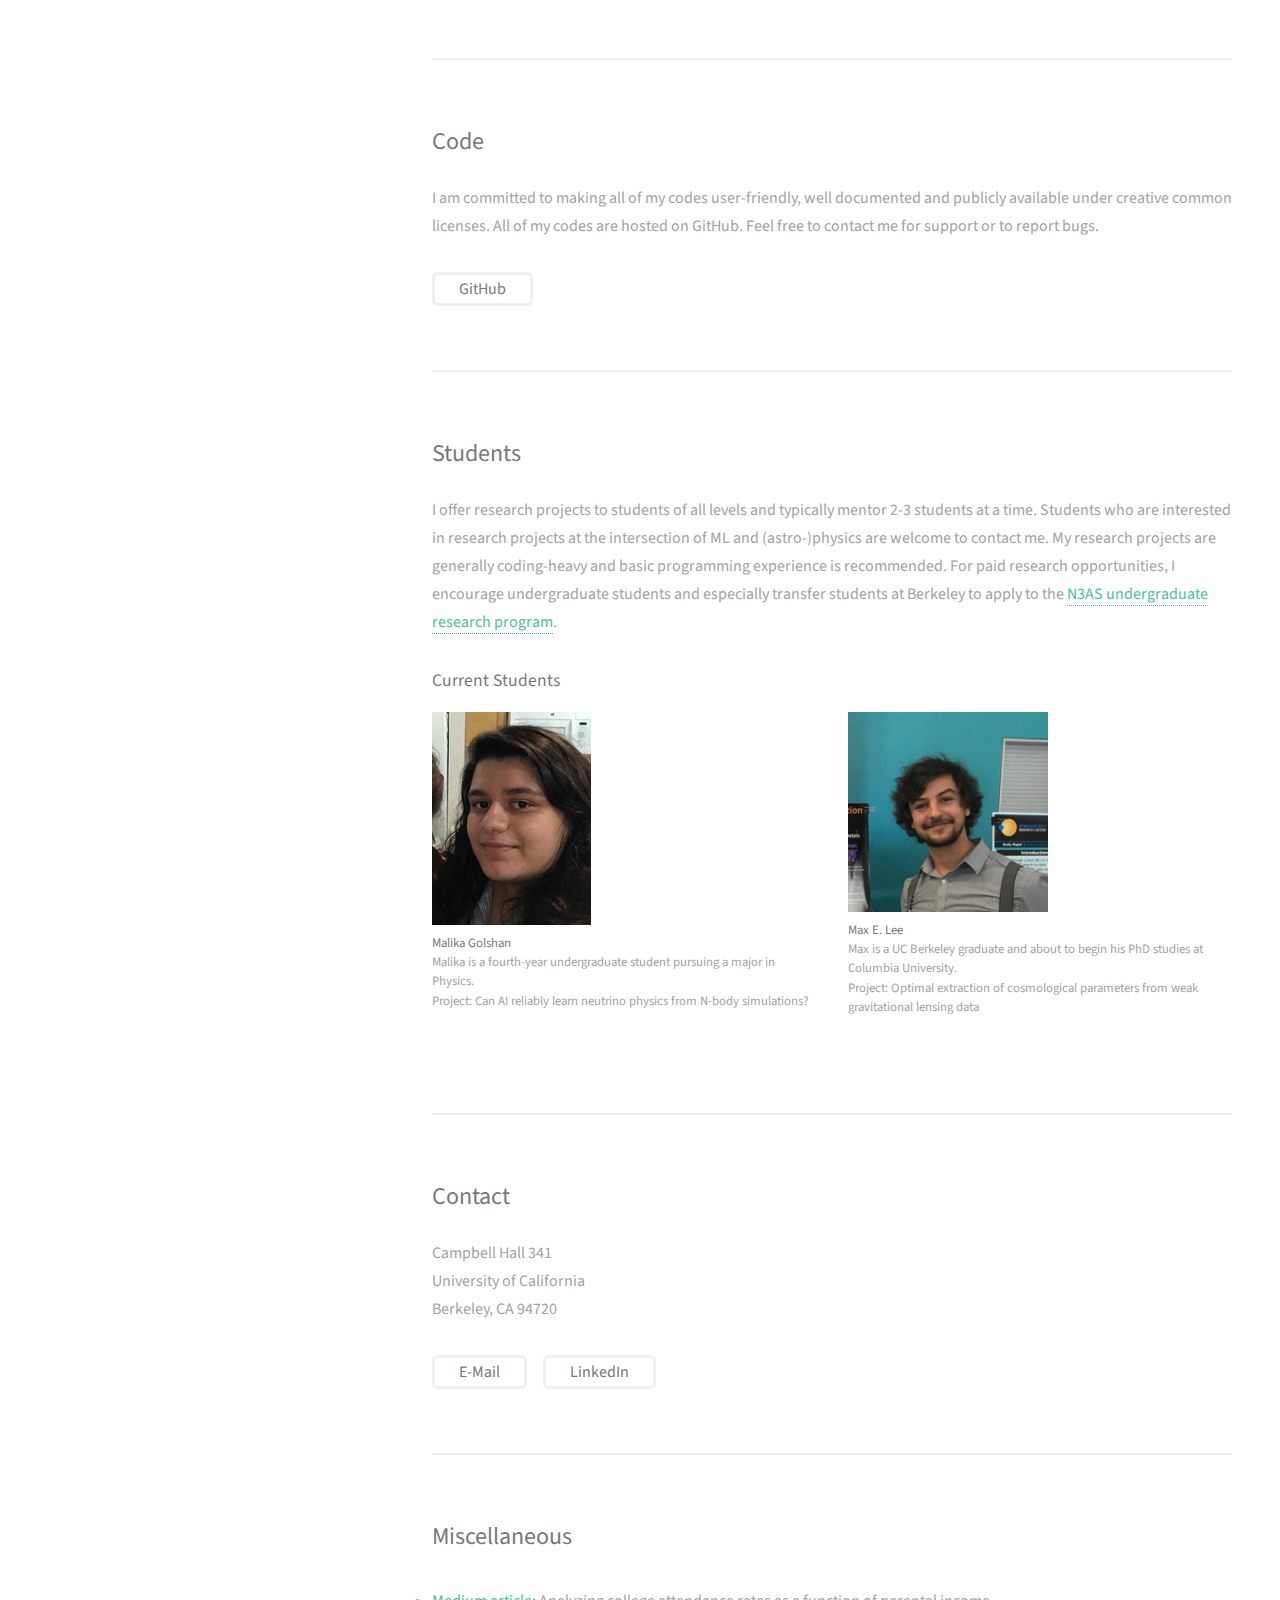
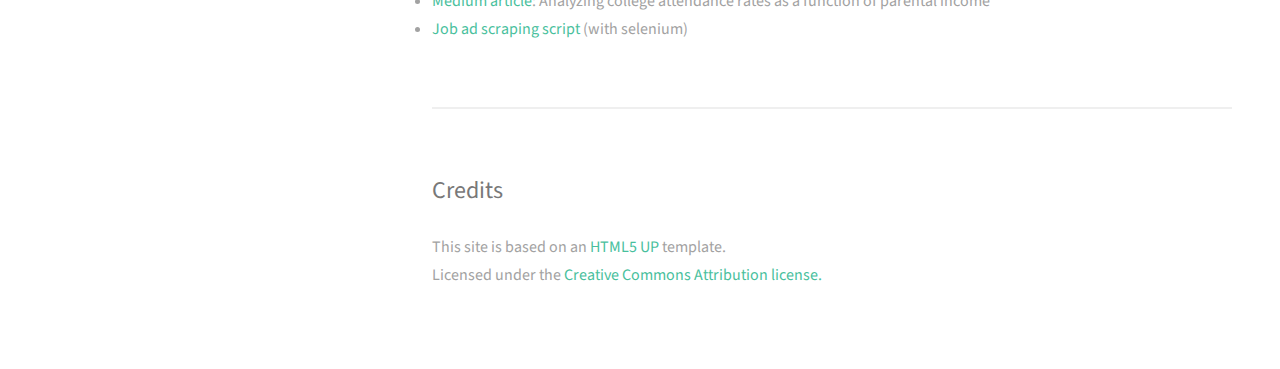
==== commit 368109ca: "added miscellaneous section" ====
--- a/index.html
+++ b/index.html
@@ -6,7 +6,7 @@
 -->
 <html>
 	<head>
-		<title>Vanessa Böhm, Astrophysics & Machine Learning</title>
+		<title>Vanessa Böhm, Data Scientist | Software Developer | Physicist</title>
 		<meta charset="utf-8" />
 		<meta name="viewport" content="width=device-width, initial-scale=1, user-scalable=no" />
 		<link rel="stylesheet" href="assets/css/main.css" />
@@ -24,7 +24,8 @@
                     <a href="#four" class='icon' >Recent Publications</a>  <br>
                     <a href="#five" class='icon' >Code</a>  <br>
                     <a href="#six"  class='icon'>Students</a> <br>
-                    <a href="#seven" class='icon' >Contact</a>
+                    <a href="#seven" class='icon' >Contact</a> <br>
+                    <a href="#eight" class='icon' >Miscellaneous</a>
                     </p>
 				</div>
 			</header>
@@ -36,11 +37,11 @@
 					<section id="one">
 						<header class="major">
 							<h2>Vanessa Böhm<br />
-							Astrophysics, Machine Learning and More</h2>
+							(Astro)Physics, Machine Learning and More</h2>
 						</header>
 						<p> I'm a postdoctoral researcher at the Berkeley Center for Cosmological Physics at UC Berkeley with expertise in machine learning, simulation-based data analysis and Bayesian inference. In my research I develop and apply data analysis techniques that can extract relevant physics from the large, high-dimensional and non-Gaussian data provided by modern astrophysical experiments.
 				</p>														
-<p> Apart from my work in astrophysics, I am also broadly interested in solving challenging data analysis problems in other domains. In spring of 2020, collaborators and I used machine learning to provide one of the earliest and at the time most accurate estimates of the fatality rate from COVID-19. Recently, I was part of a two-month, NASA-funded research sprint aimed at developing AI technologies for rapid disaster assessment from space (results to be published soon).
+<p> Apart from my work in astrophysics, I enjoy solving challenging data analysis problems in other domains. In spring of 2020, collaborators and I used machine learning to provide one of the earliest and at the time most accurate estimates of the fatality rate from COVID-19. Recently, I was part of a two-month, NASA-funded research sprint aimed at developing AI technologies for rapid disaster assessment from space (results to be published soon).
 	</p>
 <p>
 As a researcher at a public university, I am passionate about fostering diversity in the physical sciences, transforming the field to become more inclusive, and empowering young researchers from all backgrounds to reach their full potential. In my mentoring and collaborations I strive to create work environments in which everyone feels heard and valued. 
@@ -54,7 +55,7 @@
 						<div class="row">
                             <article class="col-6 col-12-xsmall work-item">
 								<h3>Lectures and Coding Exercises on Probabilistic Machine Learning </h3>
-								<p style="margin-bottom:0.2cm;"> The LSSTC Data Science Fellowship Program offers data science training and mentoring to a diverse pool of astrophysics PhD students from all over the world. I had the great pleasure of teaching at one of the program's sessions in March 2022. My lectures covered Variational Autoencoders, Normalizing Flows and their applications to real data. All materials including codes can be found on Github. </p>
+								<p style="margin-bottom:0.2cm;"> The LSSTC Data Science Fellowship Program offers data science training and mentoring to a diverse pool of astrophysics PhD students from all over the world. I had the great pleasure of teaching at one of the program's sessions in March 2022. The lectures cover Variational Autoencoders, Normalizing Flows, and their applications to real data. All materials including codes can be found on Github. </p>
                                 <ul class="actions">
                                 <li><a href="https://github.com/VMBoehm/ML_Lectures" class="button" target="_blank">Lectures on Probabilistic ML</a></li>
                                 </ul>
@@ -84,11 +85,11 @@
 
 
                         <ul class="actions">
-							<li><a href="#three" class="button">My Recent Publications</a></li> 
+							<li><a href="#four" class="button">Recent Publications</a></li> 
 						</ul>
 						
                         <ul class="actions">
-							<li><a href="https://orcid.org/0000-0003-3801-1912" class="button" target="_blank">Complete Publication List</a></li>
+							<li><a href="pdfs/LIST_OF_PUBLICATIONS.pdf" download class="button">List of Publications</a></li> 
 						</ul>
 					</section>
 
@@ -193,12 +194,26 @@
 					</section>
 					
 					<section id='eight'>
+					<h2>Miscellaneous</h2>
+                    <p>
+                   
+                    <li><a href="https://medium.com/towards-data-science/data-jam-session-digging-into-the-nyt-teaser-about-college-rate-versus-parent-income-99408e45e4b5" class='icon'>Medium article</a>: Analyzing college attendance rates as a function of parental income</li>
+
+                    <li><a href="https://github.com/VMBoehm/JobSearchScripts/blob/master/ScrapeIndeedWithSelenium.ipynb" class='icon'> Job ad scraping script</a> (with selenium)</li>
+                    </p>	
+			
+			</section>
+					<section id='nine'>
 					<h2>Credits</h2>
                     <p>
                     This site is based on an <a href="http://html5up.net" class='icon'>HTML5 UP</a> template. <br> 
                     Licensed under the <a href="https://html5up.net/license" class='icon' >Creative Commons Attribution license. </a>
                     </p>
-					</section>
+					
+					</section>
+					
+					
+		
 					
 			</div>
 
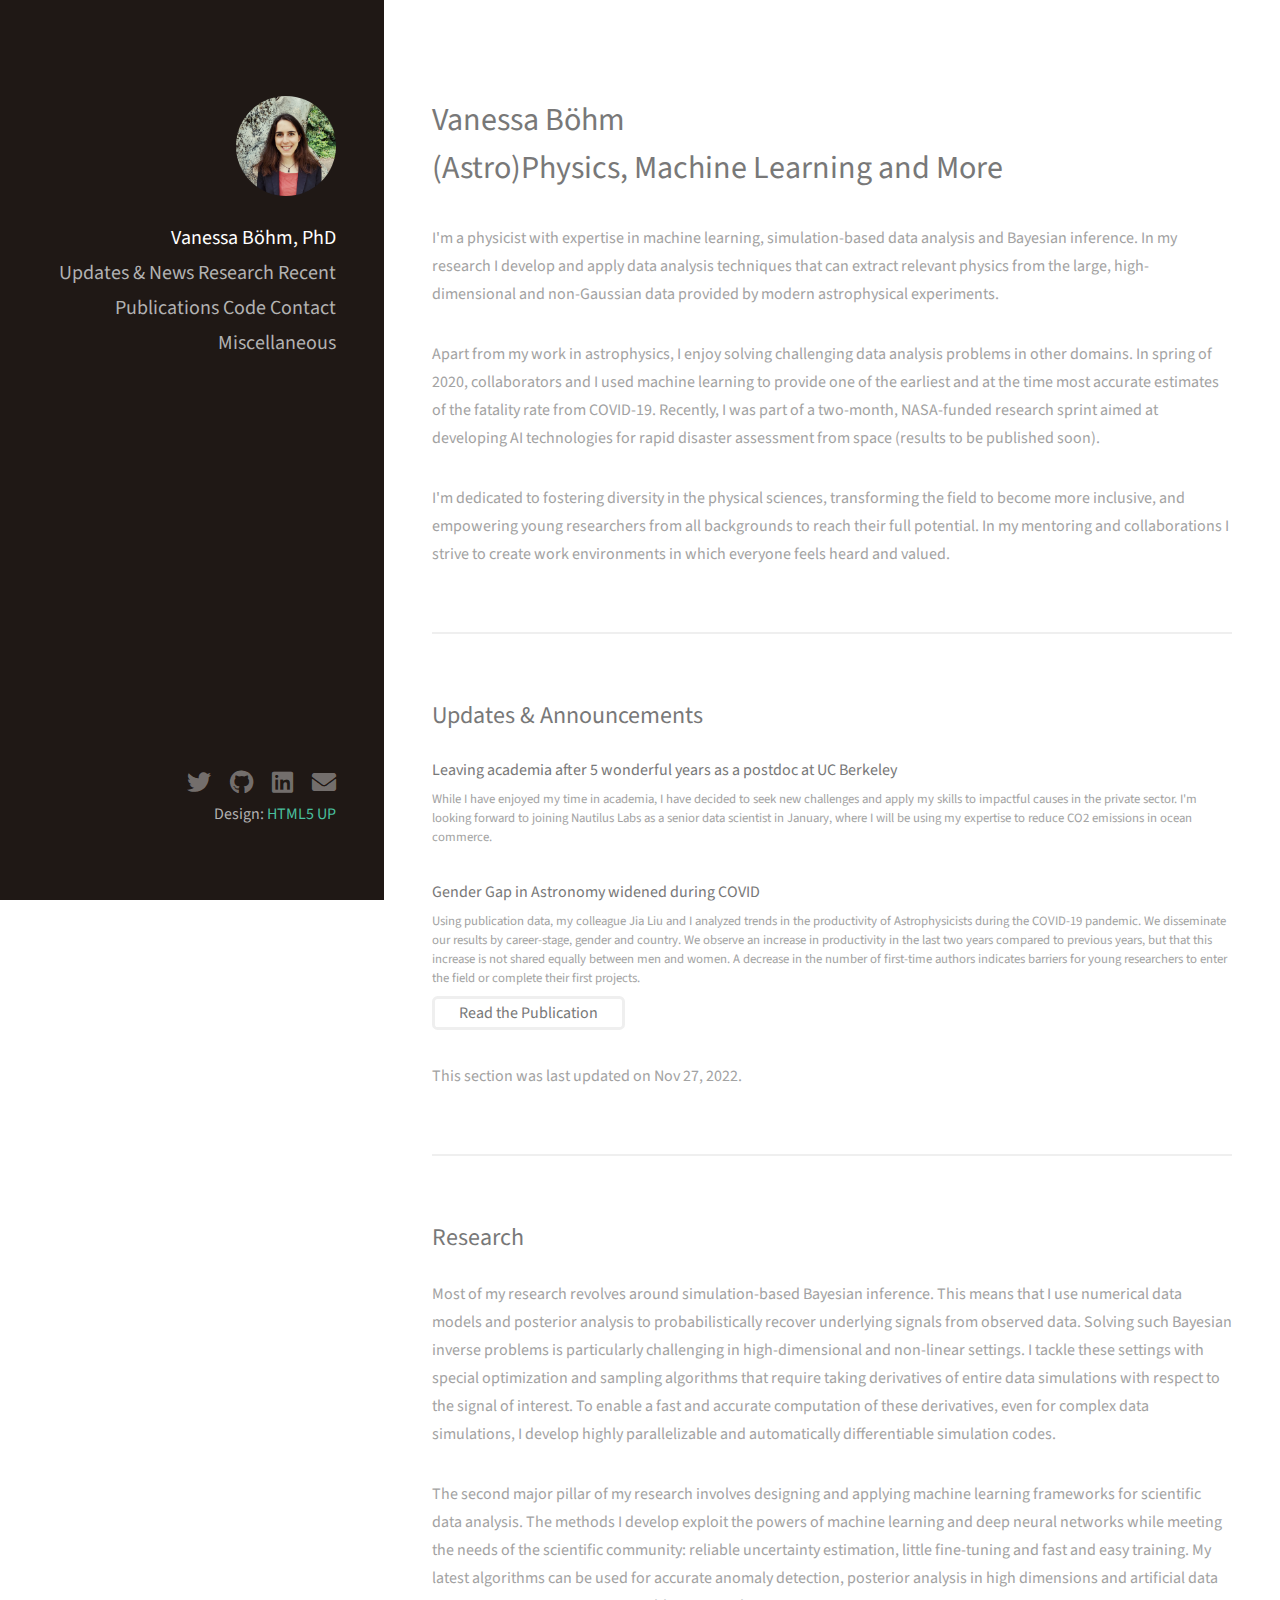
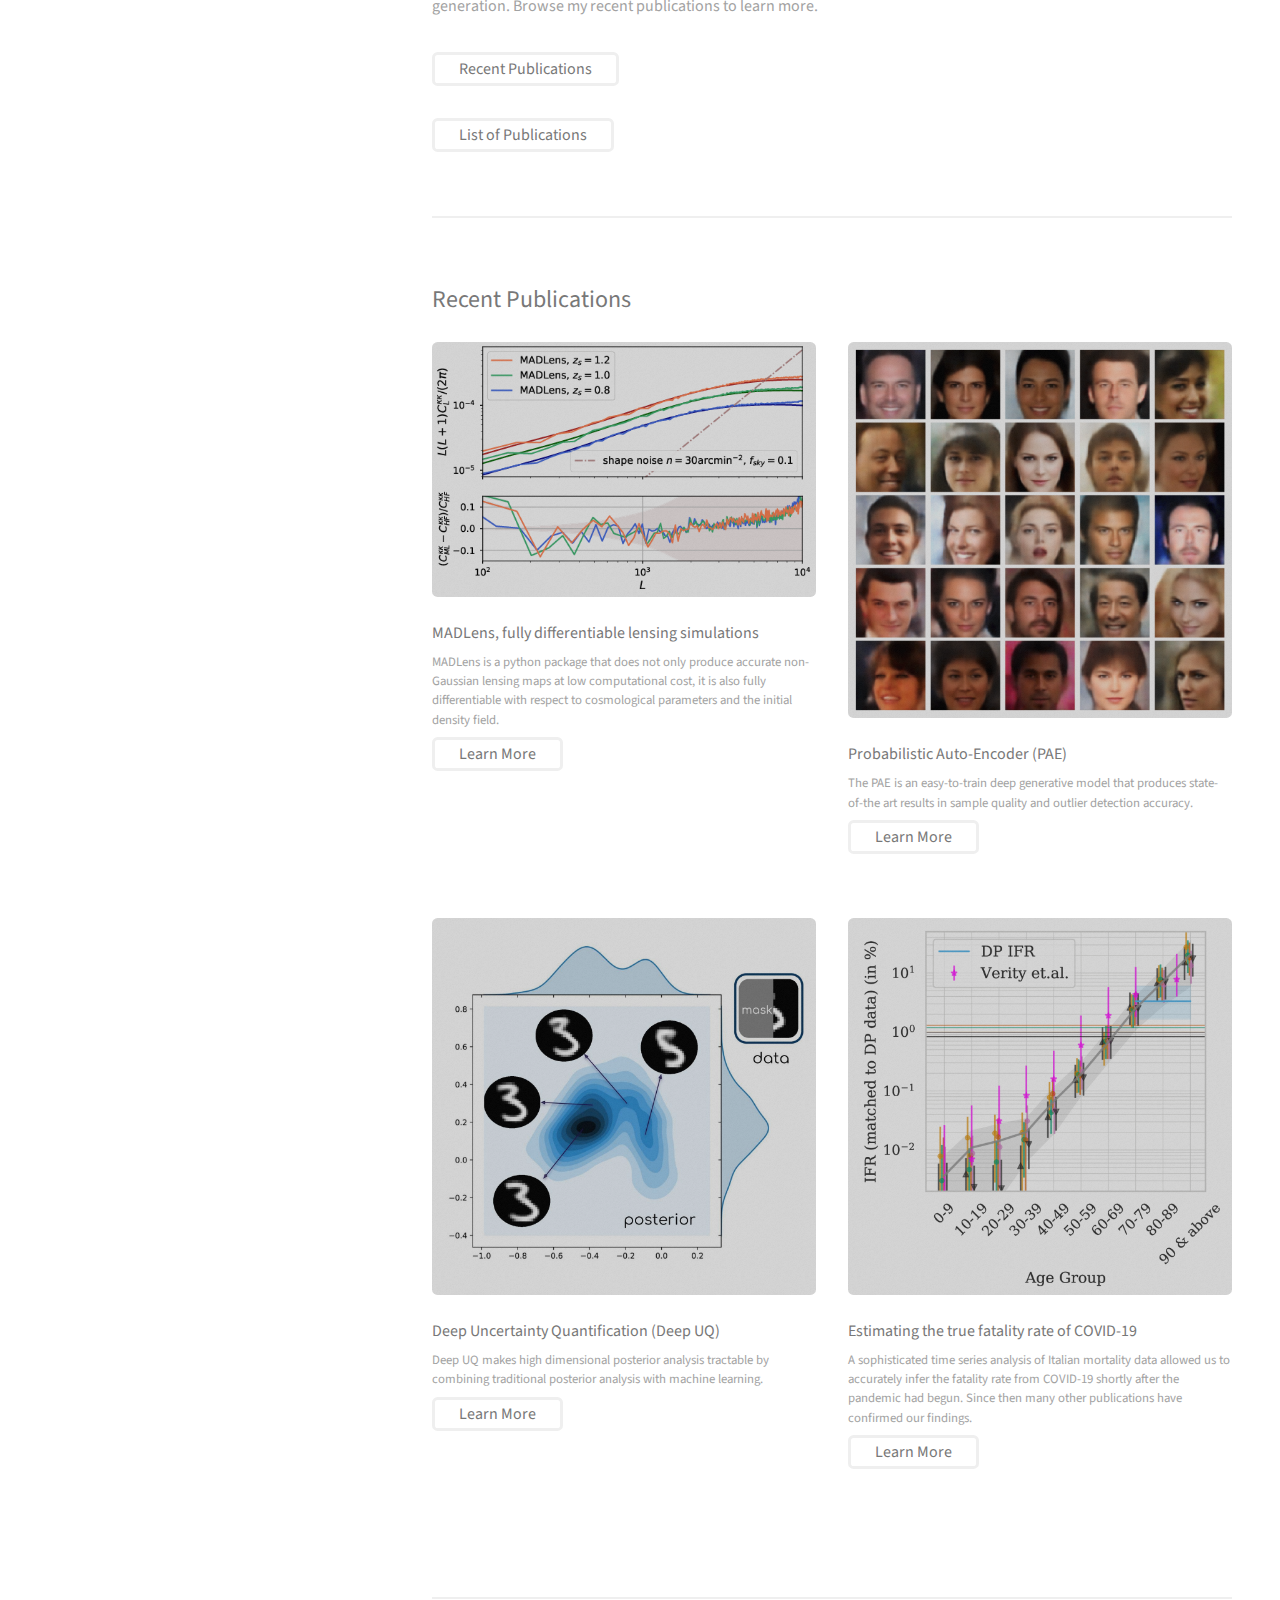
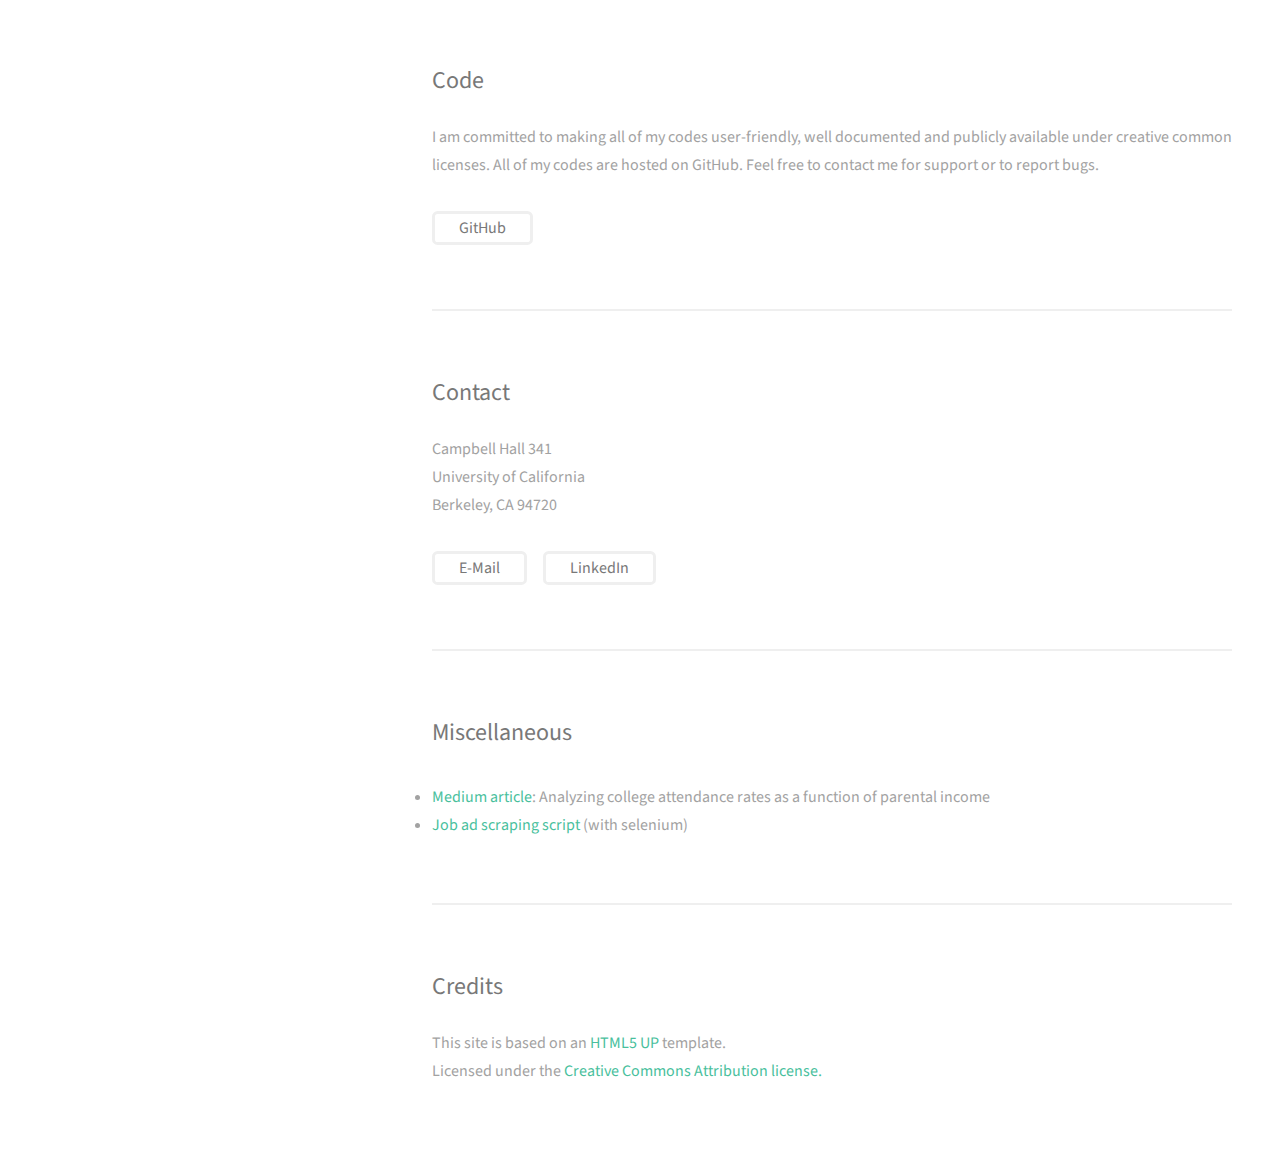
==== commit c41afb7f: "updates" ====
--- a/index.html
+++ b/index.html
@@ -23,9 +23,8 @@
                     <a href="#three" class='icon'>Research</a><br>
                     <a href="#four" class='icon' >Recent Publications</a>  <br>
                     <a href="#five" class='icon' >Code</a>  <br>
-                    <a href="#six"  class='icon'>Students</a> <br>
-                    <a href="#seven" class='icon' >Contact</a> <br>
-                    <a href="#eight" class='icon' >Miscellaneous</a>
+                    <a href="#six" class='icon' >Contact</a> <br>
+                    <a href="#seven" class='icon' >Miscellaneous</a>
                     </p>
 				</div>
 			</header>
@@ -39,27 +38,26 @@
 							<h2>Vanessa Böhm<br />
 							(Astro)Physics, Machine Learning and More</h2>
 						</header>
-						<p> I'm a postdoctoral researcher at the Berkeley Center for Cosmological Physics at UC Berkeley with expertise in machine learning, simulation-based data analysis and Bayesian inference. In my research I develop and apply data analysis techniques that can extract relevant physics from the large, high-dimensional and non-Gaussian data provided by modern astrophysical experiments.
+						<p> I'm a physicist with expertise in machine learning, simulation-based data analysis and Bayesian inference. In my research I develop and apply data analysis techniques that can extract relevant physics from the large, high-dimensional and non-Gaussian data provided by modern astrophysical experiments.
 				</p>														
 <p> Apart from my work in astrophysics, I enjoy solving challenging data analysis problems in other domains. In spring of 2020, collaborators and I used machine learning to provide one of the earliest and at the time most accurate estimates of the fatality rate from COVID-19. Recently, I was part of a two-month, NASA-funded research sprint aimed at developing AI technologies for rapid disaster assessment from space (results to be published soon).
 	</p>
 <p>
-As a researcher at a public university, I am passionate about fostering diversity in the physical sciences, transforming the field to become more inclusive, and empowering young researchers from all backgrounds to reach their full potential. In my mentoring and collaborations I strive to create work environments in which everyone feels heard and valued. 
+I'm dedicated to fostering diversity in the physical sciences, transforming the field to become more inclusive, and empowering young researchers from all backgrounds to reach their full potential. In my mentoring and collaborations I strive to create work environments in which everyone feels heard and valued. 
 </p>
 
 						
 					</section>
-					
 					<section id="two">
-						<h2>Updates & Announcements</h2>
-						<div class="row">
-                            <article class="col-6 col-12-xsmall work-item">
-								<h3>Lectures and Coding Exercises on Probabilistic Machine Learning </h3>
-								<p style="margin-bottom:0.2cm;"> The LSSTC Data Science Fellowship Program offers data science training and mentoring to a diverse pool of astrophysics PhD students from all over the world. I had the great pleasure of teaching at one of the program's sessions in March 2022. The lectures cover Variational Autoencoders, Normalizing Flows, and their applications to real data. All materials including codes can be found on Github. </p>
-                                <ul class="actions">
-                                <li><a href="https://github.com/VMBoehm/ML_Lectures" class="button" target="_blank">Lectures on Probabilistic ML</a></li>
-                                </ul>
-							</article>
+						<h2>Updates & Announcements</h2>					
+					</article>
+							<article class="col-6 col-12-xsmall work-item">
+								<h3>Leaving academia after 5 wonderful years as a postdoc at UC Berkeley</h3>
+								<p style="margin-bottom:0.2cm;">
+								While I have enjoyed my time in academia, I have decided to seek new challenges and apply my skills to impactful causes in the private sector. I'm looking forward to joining Nautilus Labs as a senior data scientist in January, where I will be using my expertise to reduce CO2 emissions in ocean commerce.
+								</p>
+
+</article>
 							<article class="col-6 col-12-xsmall work-item">
 								<h3>Gender Gap in Astronomy widened during COVID</h3>
 								<p style="margin-bottom:0.2cm;">
@@ -70,9 +68,9 @@
                                 </ul>
 							</article>
                                 
-                                <p>This section was last updated on April 13, 2022.</p>
-							</article>
-						</div>
+                                <p>This section was last updated on Nov 27, 2022.</p>
+							</article>
+
 					</section>
 					
 					<section id="three">
@@ -151,37 +149,8 @@
 						</ul>
 					</section>
 					
+					
 					<section id="six">
-                        
-						<h2>Students</h2>
-						<p>  
-						I offer research projects to students of all levels and typically mentor 2-3 students at a time.
-						Students who are interested in research projects at the intersection of ML and (astro-)physics are welcome to contact me. My research projects are generally coding-heavy and basic programming experience is recommended. For paid research opportunities, I encourage undergraduate students and especially transfer students at Berkeley to apply to the <a href='https://n3as.berkeley.edu/p/fa2022-apply-undergraduate/'>N3AS undergraduate research program</a>.
-						</p>
-						<h4>Current Students</h4>
-						<div class="row">
-						<article class="col-6 col-12-xsmall work-item">
-						<img src="images/malika.jpg" alt="" /></a>
-                        <p>
-						<b>Malika Golshan</b> <br>
-						Malika is a fourth-year undergraduate student pursuing a major in Physics. <br>
-						Project: Can AI reliably learn neutrino physics from N-body simulations?
-						</p>
-						</article>
-                        <article class="col-6 col-12-xsmall work-item">
-						<img src="images/max_cropped.png" alt="" /></a>
-                        <p>
-						<b>Max E. Lee</b> <br>
-						Max is a UC Berkeley graduate and about to begin his PhD studies at Columbia University. <br>
-						Project: Optimal extraction of cosmological parameters from weak gravitational lensing data
-						</p>
-						</article>
-
-
-						</div>
-					</section>
-					
-					<section id="seven">
 						<h2>Contact</h2>
 						<p>
 						Campbell Hall 341 <br>
@@ -193,7 +162,7 @@
 						</ul>
 					</section>
 					
-					<section id='eight'>
+					<section id='seven'>
 					<h2>Miscellaneous</h2>
                     <p>
                    
@@ -203,7 +172,7 @@
                     </p>	
 			
 			</section>
-					<section id='nine'>
+					<section id='eight'>
 					<h2>Credits</h2>
                     <p>
                     This site is based on an <a href="http://html5up.net" class='icon'>HTML5 UP</a> template. <br> 
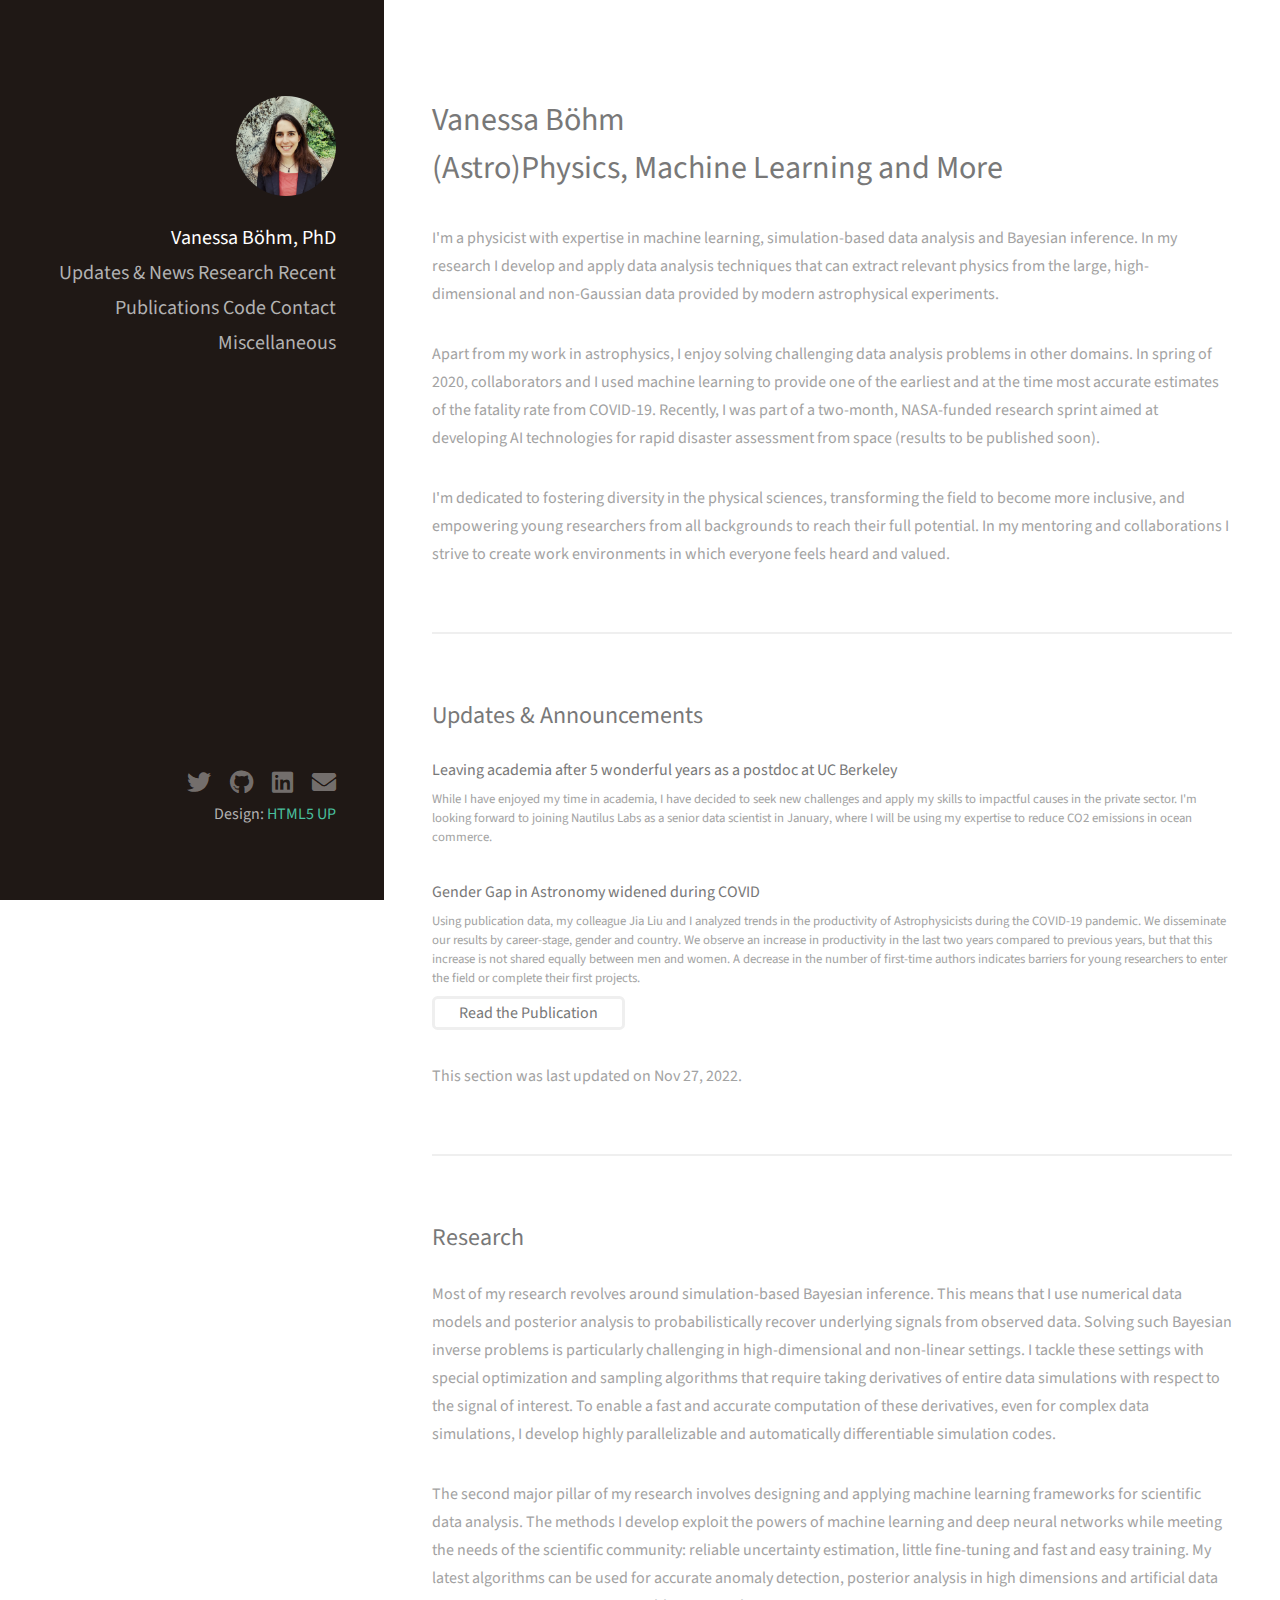
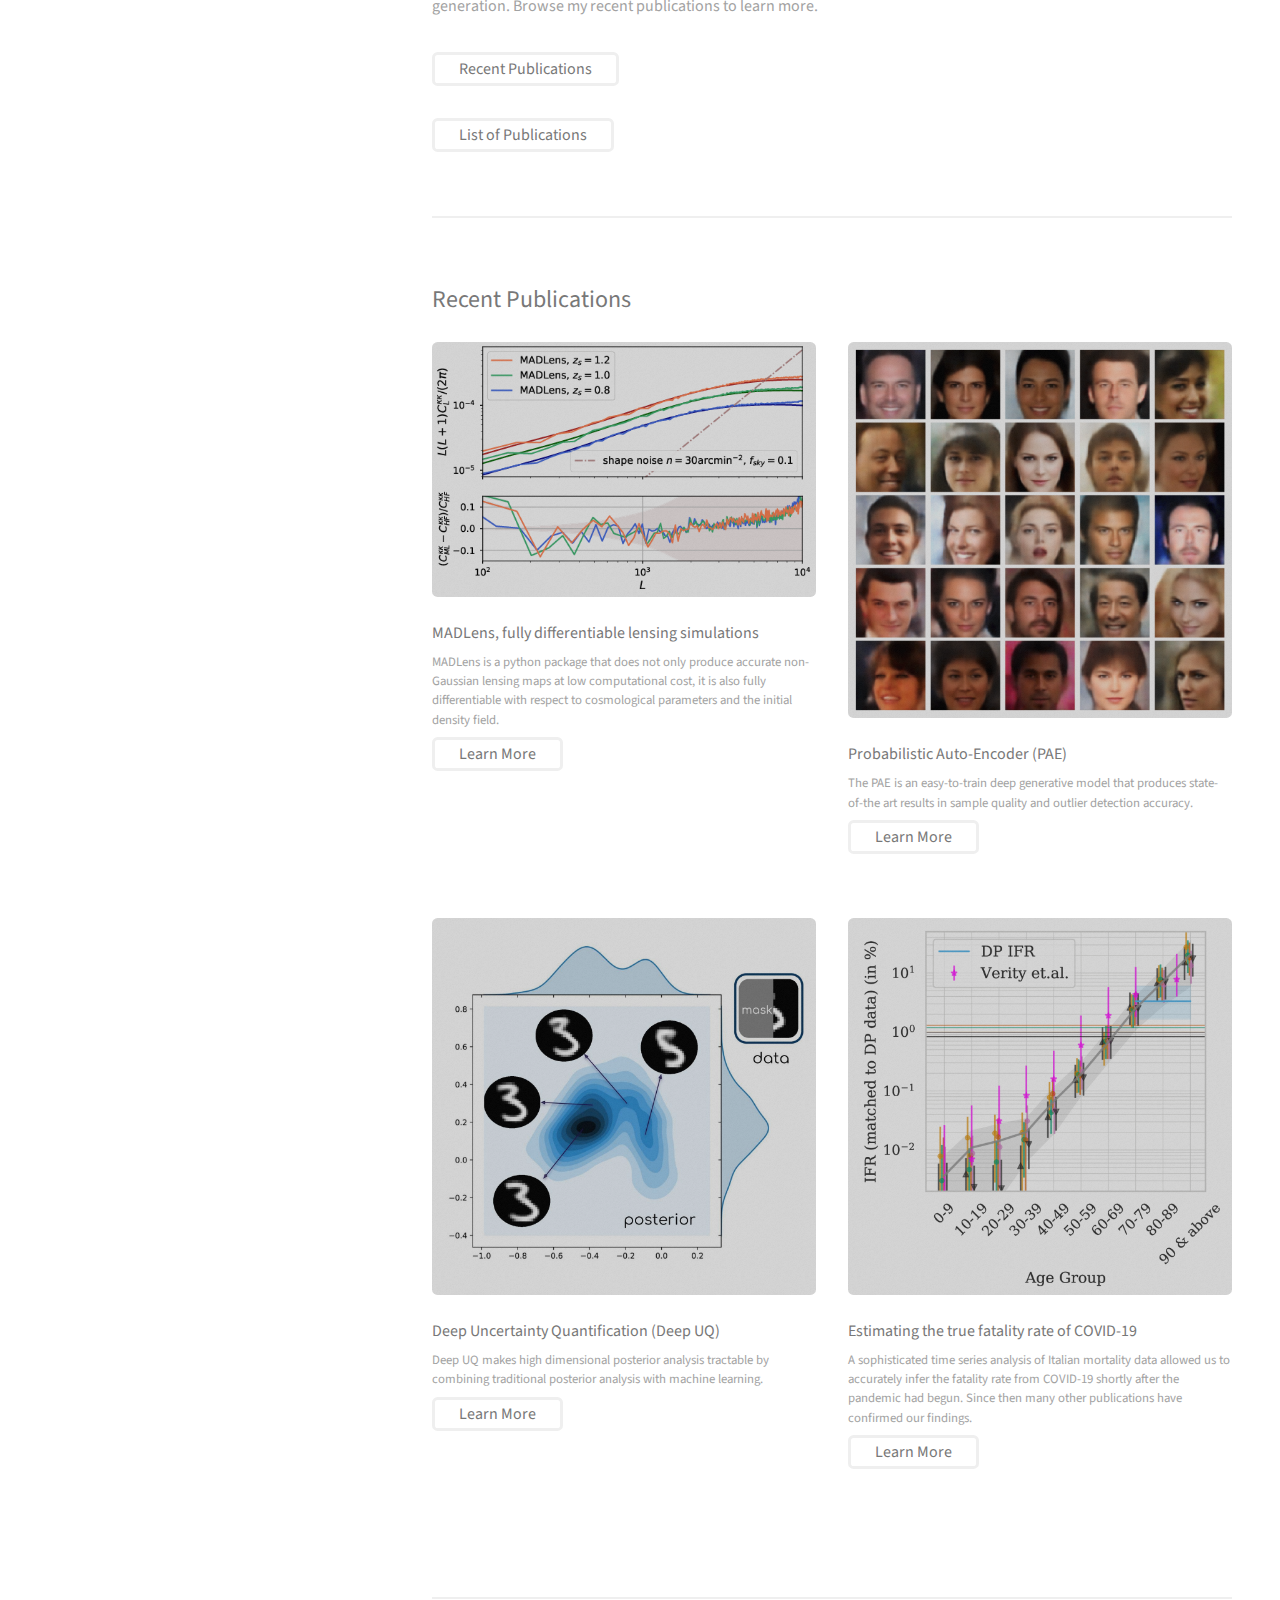
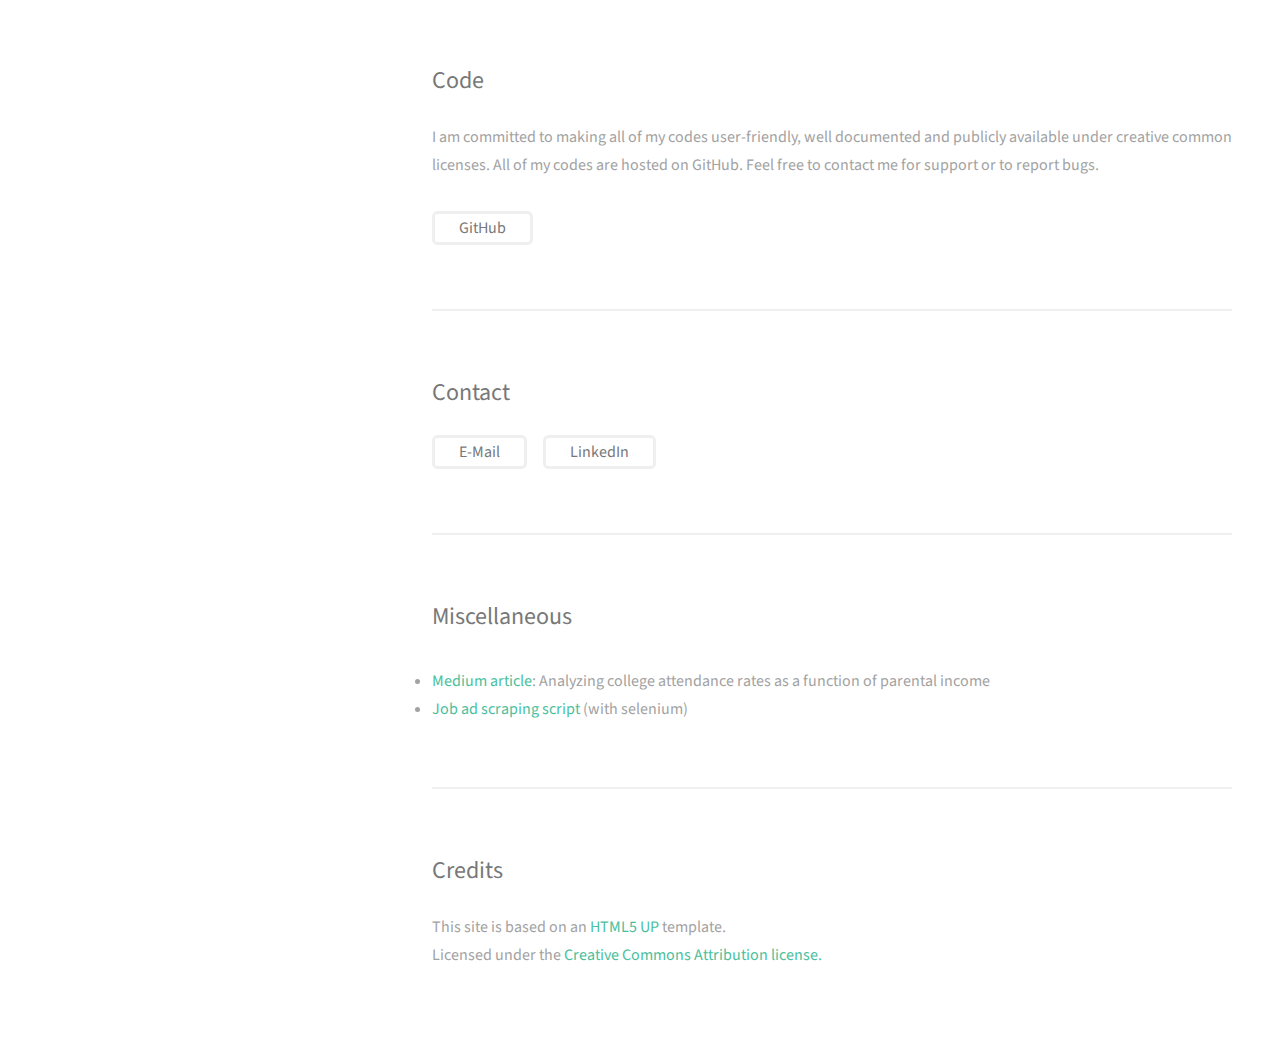
==== commit b84190db: "updates" ====
--- a/index.html
+++ b/index.html
@@ -64,7 +64,7 @@
 								Using publication data, my colleague Jia Liu and I analyzed trends in the productivity of Astrophysicists during the COVID-19 pandemic. We disseminate our results by career-stage, gender and country. We observe an increase in productivity in the last two years compared to previous years, but that this increase is not shared equally between men and women. A decrease in the number of first-time authors indicates barriers for young researchers to enter the field or complete their first projects. 
 								</p>
 								<ul class="actions">
-                                <li><a href="https://arxiv.org/abs/2203.15621" class="button" target="_blank">Read the Publication</a></li>
+                                <li><a href="https://www.nature.com/articles/s41550-022-01830-9" class="button" target="_blank">Read the Publication</a></li>
                                 </ul>
 							</article>
                                 
@@ -152,11 +152,6 @@
 					
 					<section id="six">
 						<h2>Contact</h2>
-						<p>
-						Campbell Hall 341 <br>
-						University of California <br>
-						Berkeley, CA 94720 <br>
-						</p>
                         <ul class="actions">
                         <li><a href="mailto:boehmvanessa@gmail.com" class="button">E-Mail</a></li> <li><a href="https://www.linkedin.com/in/vanessamboehm/" target="_blank" class="button">LinkedIn</a></li>
 						</ul>
